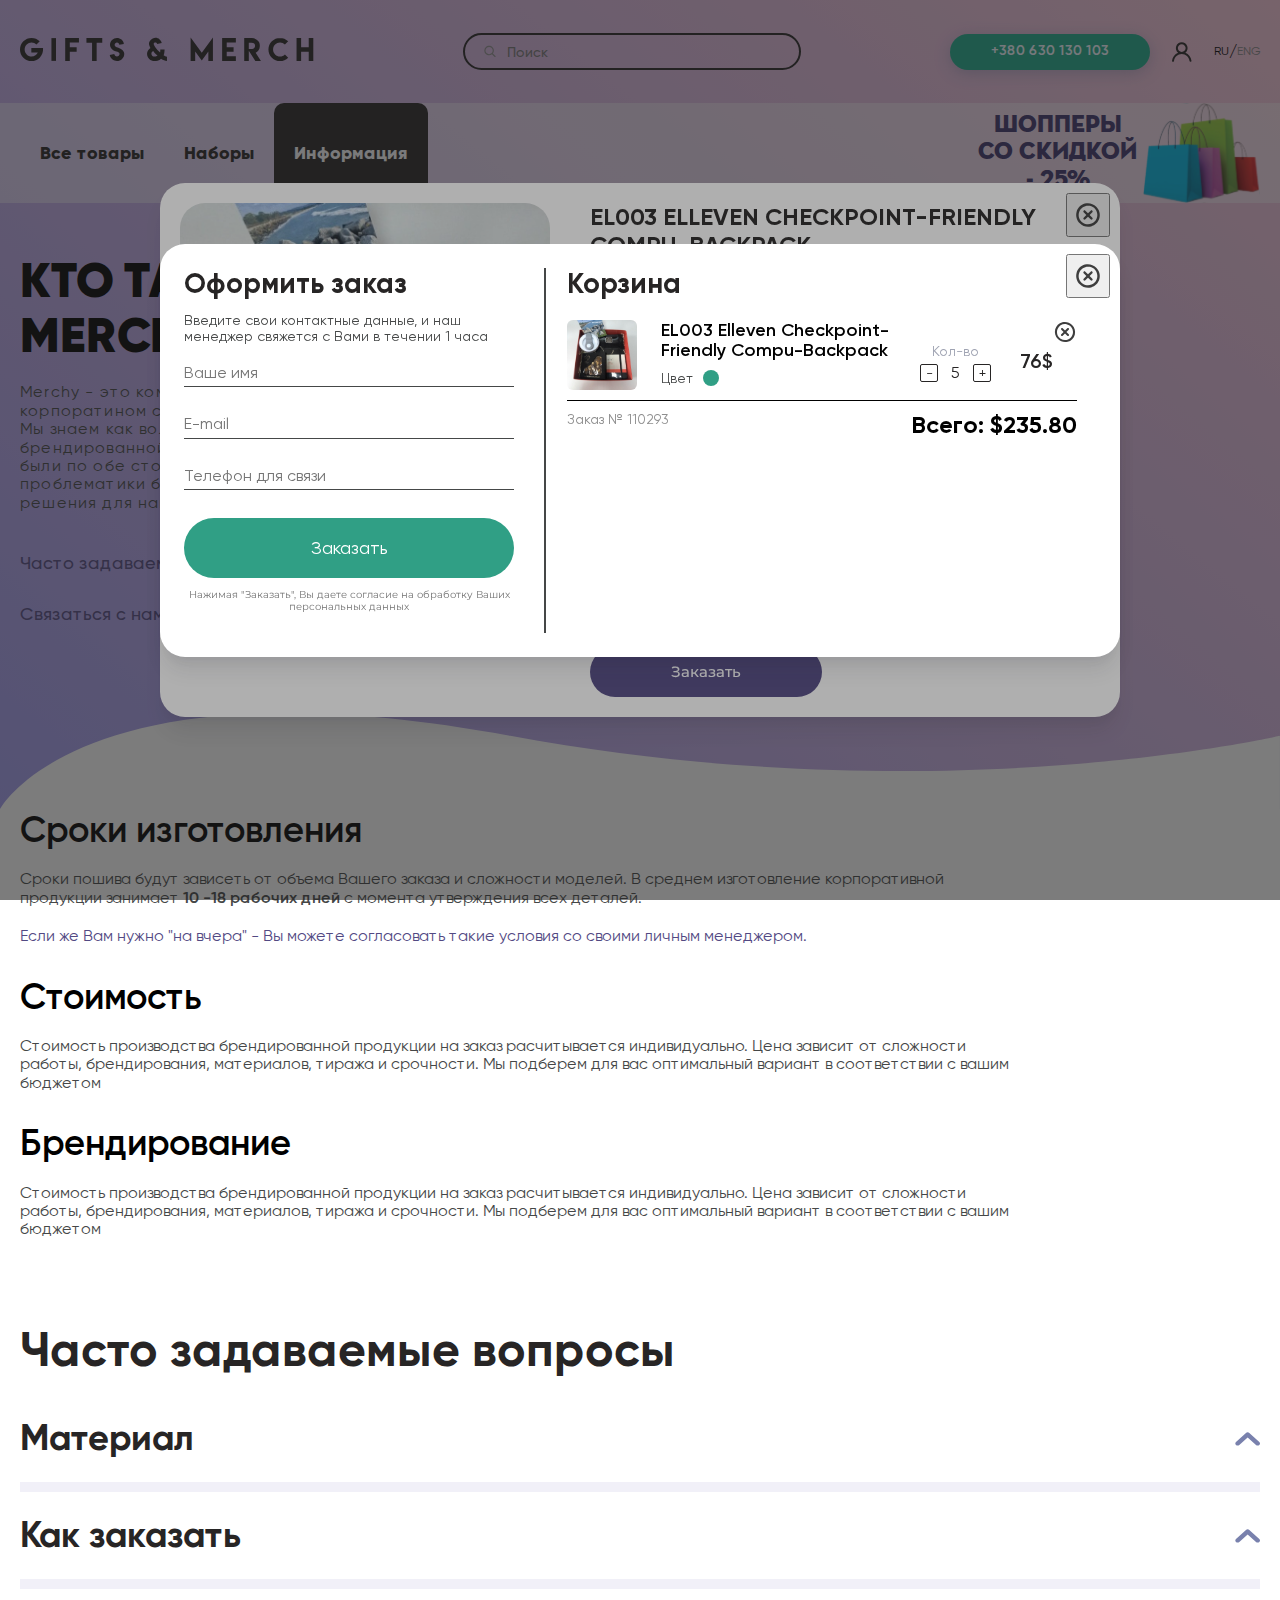
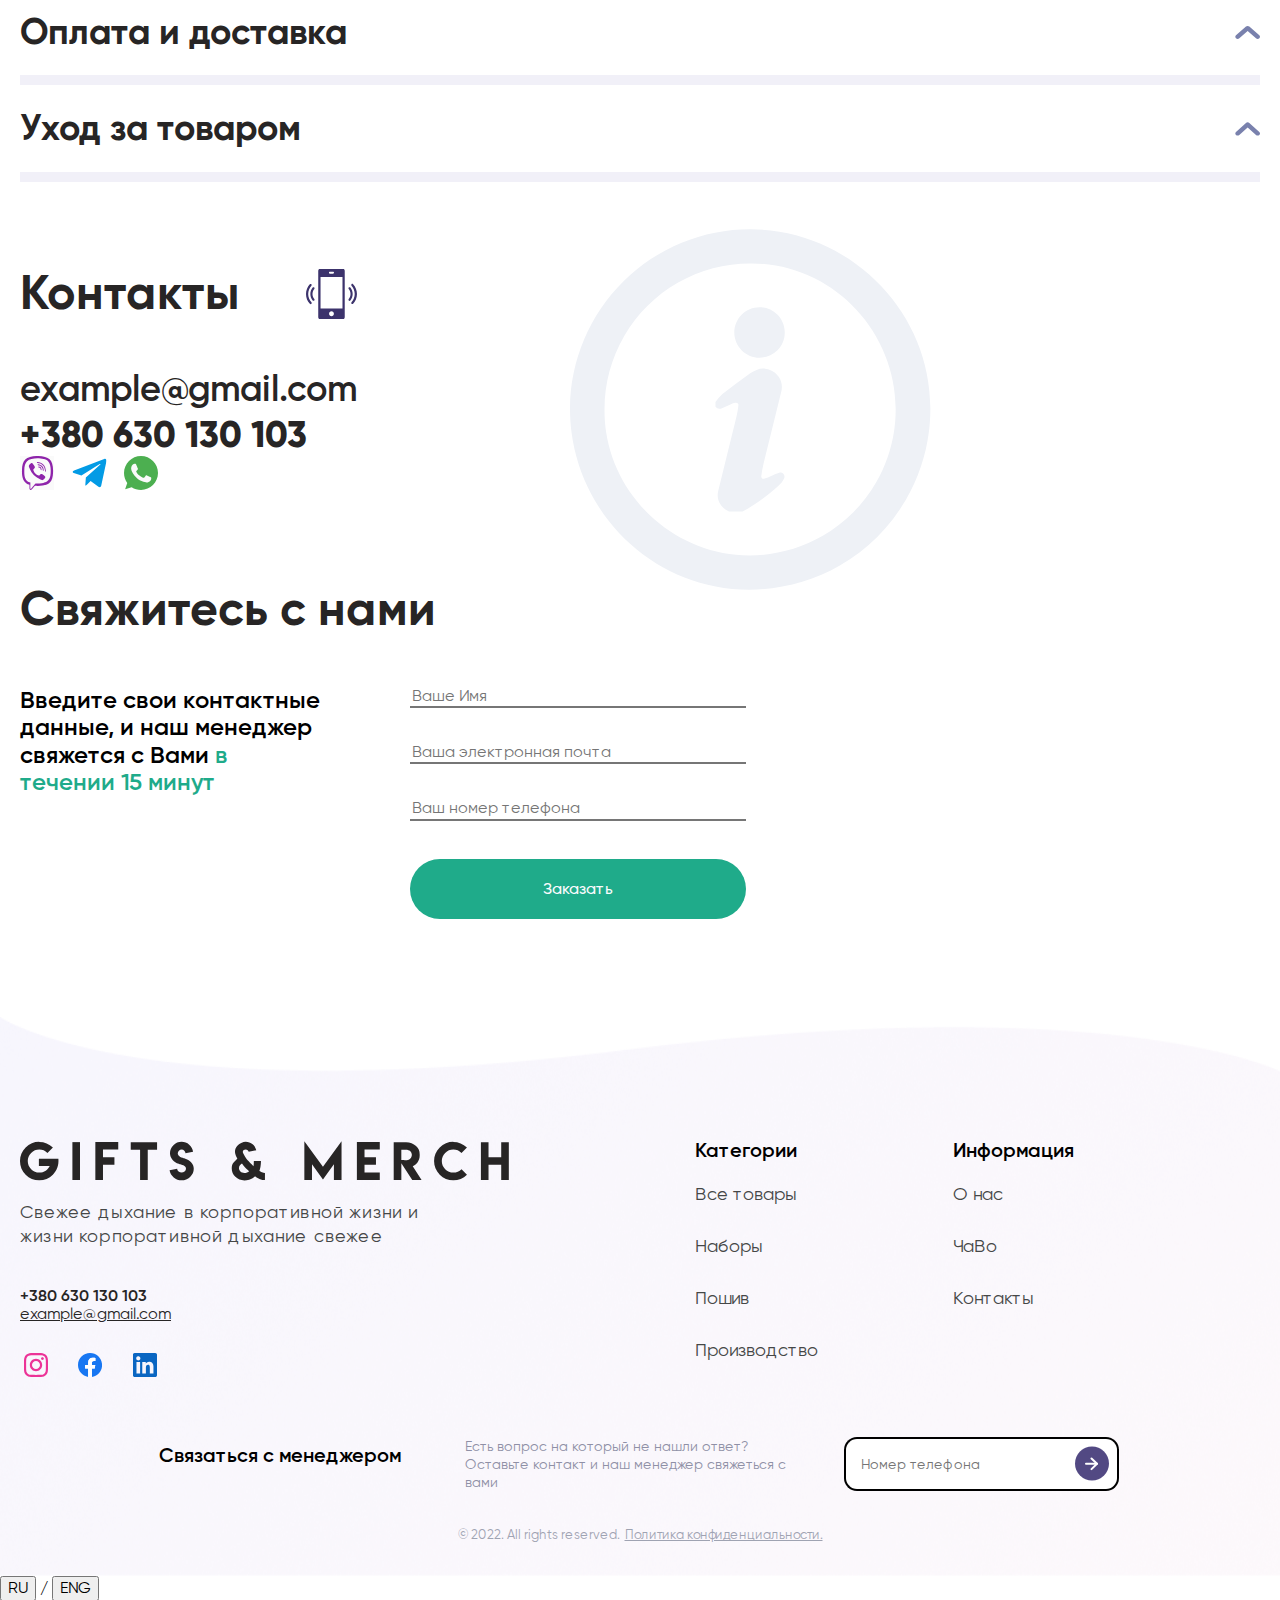
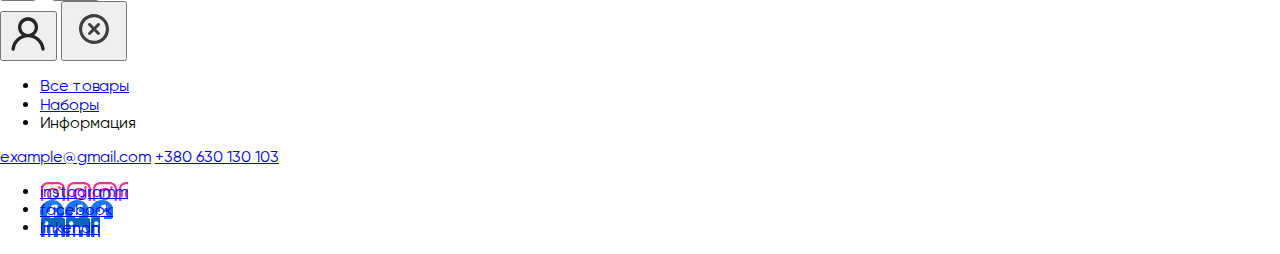
==== information.html @ 7d8a8657 "end project and modal" ====
<!DOCTYPE html>
<html lang="ru">
<head>
  <meta charset="UTF-8">
  <meta name="viewport" content="width=device-width, initial-scale=1.0">
  <title>Gifts & Merch</title>
  <link rel="stylesheet" href="./css/vendor/normalize.css">
  <link rel="stylesheet" href="./css/fonts.css">
  <link rel="stylesheet" href="./css/main.css">
</head>
<body>

  <header class="main-header main-header--min-height">

    <div class="main-header__menu menu main-container">

      <a class="menu__logo" href="index.html">
        <picture>
          <source srcset="./images/logo/logo1000px.svg" media="(max-width:1500px)">
          <img src="./images/logo/logo.svg" alt="логотип нашего магазина">
        </picture>
      </a>

      <input class="menu__search-bar" type="text" placeholder="Поиск">

      <a class="menu__phone-number" href="tel:+380630130103">+380 630 130 103</a>

      <button class="menu__btn menu__btn--profile" type="button">
        <img src="./images/icons/user.svg" alt="иконка входа в личный кабинет">
      </button>

      <div class="menu__lang">
        <button class="menu__btn menu__btn--active" type="button">RU</button>
        <span>/</span>
        <button class="menu__btn" type="button">ENG</button>
      </div>

      <button class="menu__burger" id="open-burger" type="button"></button>

    </div>


    <div class="main-header__string  string">

      <div class="string__content main-container ">

        <nav class="main-header__nav ">
          <ul class="main-header__nav-list nav-list">
            <li><a class="nav-list__link" href="index.html">Все товары</a></li>
            <li><a class="nav-list__link" href="sets.html">Наборы</a></li>
            <li><a class="nav-list__link">Информация</a></li>
          </ul>
        </nav>

        <p class="main-header__sale">шопперы со скидкой - 25%</p>

      </div>

    </div>

    <div class="main-container intro">

      <nav class="intro__breadcrumbs breadcrumbs">

        <ul class="breadcrumbs__list">
          <li class="breadcrumbs__link"><a href="./index.html">Главная</a></li>
          <li class="breadcrumbs__link breadcrumbs__link--active"><a>Информация</a></li>
        </ul>

      </nav>

      <section class="intro__section intro__section--width">

        <h1 class="intro__title">Кто такие gifst & merch?</h1>
        <p class="intro__sub-title">Merchy - это команда гуру творчества, со своей экспертностью в корпоратином сегменте.<br>
          Мы знаем как волнителен, чаще стрессовый бывает заказ брендированной продукции и корпоративных подарков, потому, что были по обе стороны заказа. Это нам позволило изучить проблематики бизнесов и представить лучшие и современые решения для наших клиентов
        </p>


        <ul class="intro__list fw600">
          <li class="intro__item"><a href="#" class="intro__createbox intro__createbox--no-margin">Часто задаваемые вопросы</a></li>
          <li class="intro__item"><a href="#" class="intro__createbox intro__createbox--no-margin">Контакты</a></li>
          <li class="intro__item"><a href="#" class="intro__createbox intro__createbox--no-margin">Связаться с нами</a></li>
        </ul>

      </section>

    </div>

    <img class="intro-content__image1 intro-content__image1--info" src="/images/main_img/3mens-info.svg" alt="">
    <img src="/images/backgrounds/wave.svg" alt="" class="intro__wave">

  </header>

  <main class="main">

    <ul class=" main-container main__advantages advantages advantages--collumn">

      <li class="advantages__section advantages__section--max-width">
        <h2 class="advantages__title">Сроки изготовления</h2>
        <p class="advantages__text">Сроки пошива будут зависеть от объема Вашего заказа и сложности моделей. В среднем изготовление корпоративной продукции занимает <b>10 -18 рабочих дней</b> с момента утверждения всех деталей.</p>
        <p class="advantages__text advantages__text--purple">Если же Вам нужно "на вчера" - Вы можете согласовать такие условия со своими личным менеджером.</p>

      </li>

      <li class="advantages__section advantages__section--max-width">
        <h2 class="advantages__title">Стоимость</h2>
        <p class="advantages__text">Стоимость производства брендированной продукции на заказ расчитывается индивидуально. Цена зависит от сложности работы, брендирования, материалов, тиража и срочности. Мы подберем для вас оптимальный вариант в соответствии с вашим бюджетом</p>
      </li>

      <li class="advantages__section advantages__section--max-width">
        <h2 class="advantages__title">Брендирование</h2>
        <p class="advantages__text">Стоимость производства брендированной продукции на заказ расчитывается индивидуально. Цена зависит от сложности работы, брендирования, материалов, тиража и срочности. Мы подберем для вас оптимальный вариант в соответствии с вашим бюджетом</p>
      </li>

    </ul>


    <div class="main-container main__questions questions">
      <h2 class="questions__title">Часто задаваемые вопросы</h2>
      <ul class="questions__list">

        <li class="questions__item">

          <div class="questions__block">
            <h3 class="questions__subtitle">Материал</h3>
            <img class="questions__img" src="/images/icons/arrowtop.svg" alt="">
          </div>
          <div class="questions__content">
            <p class="questions__text">Вы можете заказать у нас пошив толстовок из любого вида материалов:</p>
            <ul class="questions__sublist">
              <li class="questions__subitem">Хлопок 100%
              </li>
              <li class="questions__subitem">Хлопок/полиэстер 85/15%
              </li>
              <li class="questions__subitem">Флис
              </li>
            </ul>
          </div>
        </li>

        <li class="questions__item">

          <div class="questions__block">
            <h3 class="questions__subtitle">Как заказать</h3>
            <img class="questions__img" src="/images/icons/arrowtop.svg" alt="">
          </div>

          <div class="questions__content">
            <p class="questions__text">
              Выбирайте из готовых моделей или отправьте нам свой дизайн для пошива.
            </p>
          </div>
        </li>

        <li class="questions__item">

          <div class="questions__block">
            <h3 class="questions__subtitle">Оплата и доставка</h3>
            <img class="questions__img" src="/images/icons/arrowtop.svg" alt="">
          </div>

          <div class="questions__content">
            <p class="questions__text">Вы можете заказать у нас пошив толстовок из любого вида материалов:
            </p>

            <ul class="questions__sublist">
              <li class="questions__subitem">Шелкография
              </li>
              <li class="questions__subitem">Вышивка
              </li>
              <li class="questions__subitem">Цифровая печать
              </li>
              <li class="questions__subitem">Флекс
              </li>
            </ul>
          </div>

        </li>

        <li class="questions__item">

          <div class="questions__block">
            <h3 class="questions__subtitle">Уход за товаром</h3>
            <img class="questions__img" src="/images/icons/arrowtop.svg" alt="">
          </div>

          <div class="questions__content">
            <ul class="questions__sublist">
              <li class="questions__subitem">Не рекомендуем использовать моющие средства и стиральные порошки с отбеливателями и хлором.
              </li>
              <li class="questions__subitem">Перед глажкой и стиркой желательно вывернуть изделие наизнанку.
              </li>
              <li class="questions__subitem">Стирка в прохладной воде не выше 30°С без включения режима сушки
              </li>

            </ul>
          </div>
        </li>

        </li>

      </ul>
    </div>

    <div class="main-container main__contacts contacts">

      <section class="contacts__section">
        <h2 class="contacts__title contacts__title--bg">Контакты</h2>

        <div class="contacts__social">

          <a class="contacts__mail" href="mailto:example@gmail.com?subject=Вопрос&body=Привет">example@gmail.com</a>

          <a class="contacts__tel" href="tel:+380630130103">+380 630 130 103</a>

          <ul class="contact__list">

            <li class="contacts__item"><a class="contacts__link" href="#"><img src="/images/icons/viber 1.svg" alt="Viber">Viber</a>
            </li>

            <li class="contacts__item">
              <a class="contacts__link" href="#"><img src="/images/icons/telegram (1) 1.svg" alt="">Telegramm</a>
            </li>

            <li class="contacts__item">
              <a class="contacts__link" href="#"><img src="/images/icons/whatsapp (1) 1.svg" alt="">Whatsapp</a>
            </li>

          </ul>

        </div>
      </section>

      <section class="contacts__section contacts__section--form">
        <h2 class="contacts__title">Свяжитесь с нами</h2>

        <form class="contacts__form" action="" method="post">

          <p class="form__text contacts__form-text">Введите свои контактные данные, и наш менеджер свяжется с Вами <span class="form__text--green">в течении 15 минут</span></p>

          <div class="form__data">

            <input class="form__input" type="text" placeholder="Ваше Имя">
            <input class="form__input" type="text" placeholder="Ваша электронная почта">
            <input class="form__input" type="text" placeholder="Ваш номер телефона">
            <button class="form__btn" type="submit">Заказать</button>

          </div>
        </form>

      </section>

      <img class="contacts__bg" src="/images/backgrounds/Groupinfo.svg" alt="">
    </div>

  </main>

  <footer class="footer">

    <div class="main-container footer__main-container">

      <div class="footer__contact">
        <div class="footer-logo">
          <picture class="footer__contact-logo">
            <source srcset="/images/logo/logo-footer320px.svg" media="(max-width:479px)">
            <source srcset="/images/logo/logo-footer768px.svg" media="(max-width:999px)">

            <img src="/images/logo/logo.svg" alt="">
          </picture>

          <p class="footer__contact-text">
            Свежее дыхание в корпоративной жизни и жизни корпоративной дыхание свежее
          </p>
        </div>

        <div class="footer__social">

          <p class="footer__social-contacts">
            <a class="footer__contact-tel" href="tel:+380630130103">+380 630 130 103</a>

            <a class="footer__contact-mail" href="mailto:example@gmail.com?subject=Вопрос&body=Привет">example@gmail.com</a>

          </p>

          <ul class="footer__contact-list">

            <li class="footer__contact-item "><a class="footer__contact-link footer__item--inst" href="#">instagramm</a>
            </li>

            <li class="footer__contact-item ">
              <a class="footer__contact-link footer__item--facebook" href="#">facebook</a>
            </li>

            <li class="footer__contact-item ">
              <a class="footer__contact-link footer__item--linkdn" href="#">linkendn</a>
            </li>

          </ul>

        </div>

      </div>


      <nav class="footer__categories">


        <h3 class="footer__title-nav">Категории</h3>

        <ul class="footer__list-nav">

          <li>
            <a class="footer__link-nav" href="index.html">Все товары</a>
          </li>

          <li>
            <a class="footer__link-nav" href="sets.html">Наборы</a>
          </li>

          <li>
            <a class="footer__link-nav">Пошив</a>
          </li>

          <li>
            <a class="footer__link-nav">Производство</a>
          </li>

        </ul>

      </nav>

      <nav class="footer__info">

        <h3 class="footer__title-nav">Информация</h3>

        <ul class="footer__list-nav">

          <li>
            <a class="footer__link-nav" href="information.html">О нас</a>
          </li>

          <li>
            <a class="footer__link-nav">ЧаВо</a>
          </li>

          <li>
            <a class="footer__link-nav">Контакты</a>
          </li>

        </ul>

      </nav>

      <section class="footer__manager">

        <h3 class="footer__title-nav">Связаться с менеджером</h3>

        <p class="footer__manager-text">Есть вопрос на который не нашли ответ? Оставьте контакт и наш менеджер свяжеться с вами</p>

        <div class="footer__manager-tel">
          <input class="footer__manager-input" type="tel" placeholder="Номер телефона">
          <button class="footer__manager-send" type="submit" value=""></button>
        </div>

      </section>

    </div>

    <div class="main-container footer__politic">
      <p class="footer__politic-text">© 2022. All rights reserved.</p>
      <a class="footer__politic-link" href="">Политика конфиденциальности.</a>
    </div>

  </footer>

  <div class="burger--headen" id="burger-modal">
    <div class="burger__block">
      <div class="burger__header">

        <div class="burger__lang">
          <button class="burger__btn burger__btn--active" type="button">RU</button>
          <span>/</span>
          <button class="burger__btn" type="button">ENG</button>
        </div>

        <button class="burger__btn burger__btn--profile" type="button">
          <img src="./images/icons/user.svg" alt="иконка входа в личный кабинет">
        </button>

        <button class="burger__btn burger__btn--close" type="button" id="close-burger">
          <img src="/images/icons/burger-close.svg" alt="">
        </button>

      </div>


      <ul class="burger__nav-list">
        <li><a class="burger__link" href="index.html">Все товары</a></li>
        <li><a class="burger__link" href="sets.html">Наборы</a></li>
        <li><a class="burger__link">Информация</a></li>
      </ul>


      <div class="burger__contacts">

        <a class="burger__contact-mail" href="mailto:example@gmail.com?subject=Вопрос&body=Привет">example@gmail.com</a>

        <a class="burger__phone-number" href="tel:+380630130103">+380 630 130 103</a>

        <ul class="burger__contact-list">

          <li class="burger__contact-item "><a class="burger__contact-link footer__item--inst" href="#">instagramm</a>
          </li>

          <li class="burger__contact-item ">
            <a class="burger__contact-link footer__item--facebook" href="#">facebook</a>
          </li>

          <li class="burger__contact-item ">
            <a class="burger__contact-link footer__item--linkdn" href="#">linkendn</a>
          </li>

        </ul>
      </div>
    </div>
  </div>

  <div class="card-modal--headen card-modal--opened" id="card-modal">

    <div class="card-modal__box">

      <button class="burger__btn card-modal__btn--close" type="button" id="close-card-modal">
        <img src="/images/icons/modal-close.svg" alt="">
      </button>


      <div class="card-modal__main-container">

        <div class="card-modal__images">
          <div class="card-modal__main-img">
            <button class="card-modal__slider --prew" type="button"><img src="/images/icons/next.png" alt=""></button>

            <button class="card-modal__slider --next" type="button"><img src="/images/icons/next.png" alt=""></button>

            <img class="card-modal__big-img" src="/images/main_img/set1.jpg" alt="">
          </div>

          <img class="card-modal__mini-img" src="/images/main_img/set2.jpg" alt="">
          <img class="card-modal__mini-img" src="/images/main_img/set3.jpg" alt="">
          <img class="card-modal__mini-img" src="/images/main_img/set4.jpg" alt="">
        </div>

        <section class="card-modal__info-section">
          <h2 class="card-modal__name">EL003 Elleven Checkpoint-Friendly Compu-Backpack</h2>
          <div class="card-modal__settings">
            <ul class="card-modal__color-list">
              <li class="card-modal__color-item"></li>
              <li class="card-modal__color-item"></li>
              <li class="card-modal__color-item"></li>
            </ul>

            <p class="card-modal__price">Цена $76.43</p>
          </div>
          <p class="card-modal__bio">Lorem ipsum dolor sit amet consectetur adipisicing elit. Iste adipisci provident non, a, quis ipsa laboriosam aliquid labore, ex aut error officiis veniam? Atque voluptas tempore laboriosam, sit voluptates voluptatem!</p>
          <h3 class="card-modal__table-name">Характеристики</h3>
          <table class="card-modal__table">
            <tbody>
              <tr class="card-modal__string">
                <th>Материал</th>
                <td>100% хлопок</td>
              </tr>
              <tr class="card-modal__string">
                <th>Нанесение</th>
                <td>вышивка, термопечать</td>
              </tr>
              <tr class="card-modal__string">
                <th>Торговая марка</th>
                <td>Bears</td>
              </tr>
              <tr class="card-modal__string">
                <th>Плотность, г/м</th>
                <td>150</td>
              </tr>
            </tbody>
          </table>

          <button class="card-modal__btn" type="button">Заказать</button>
        </section>

      </div>
    </div>
  </div>

  <div class="basket-modal--headen basket-modal--opened">

    <div class="basket-modal__box">

      <button class="burger__btn card-modal__btn--close" type="button">
        <img src="/images/icons/modal-close.svg" alt="">
      </button>

      <div class="basket-modal__content">

        <section class="basket-modal__form">
          <h2 class="basket-modal__form-name basket-modal__title">Оформить заказ</h2>
          <p class="basket-modal__form-text">Введите свои контактные данные, и наш менеджер свяжется с Вами в течении 1 часа</p>

          <form class="basket-modal__main-form">
            <input class="basket-modal__input" type="text" placeholder="Ваше имя">
            <input class="basket-modal__input" type="email" placeholder="E-mail">
            <input class="basket-modal__input" type="tel" placeholder="Телефон для связи">
            <button class="basket-modal__btn" type="button">Заказать</button>
            <p class="basket-modal__politic">Нажимая "Заказать", Вы даете согласие на обработку Ваших персональных данных</p>
          </form>
        </section>

        <section class="basket-modal__basket">
          <h2 class="basket-modal__basket-name basket-modal__title">Корзина</h2>
          <ul class="basket-modal__basket-list">
            <li class="basket-modal__basket-ellement basket-ellement">
              <img class="basket-ellement__main-img" src="/images/main_img/set1.jpg" alt="">
              <div class="basket-ellement__name-block">
                <p class="basket-ellement__name">EL003 Elleven Checkpoint-Friendly Compu-Backpack</p>
                <div class="basket-ellement__colors">
                  <p class="basket-ellement__color">Цвет</p>
                  <p class="basket-ellement__color-circle">green</p>
                </div>
              </div>
              <div class="basket-ellement__quantity">
                <p class="basket-ellement__text">Кол-во</p>
                <button class="basket-ellement__button-quntity">-</button>
                <span class="basket-ellement__show-quntity">5</span>
                <button class="basket-ellement__button-quntity">+</button>
              </div>
              <p class="basket-ellement__price">76$</p>
              <button class="basket-ellement__close" type="button"><img src="/images/icons/modal-close.svg" alt=""></button>
            </li>
          </ul>

          <div class="basket-modal__result">
            <p class="basket-modal__number">Заказ № 110293</p>
            <p class="basket-modal__total-price">Всего: $235.80</p>
          </div>

        </section>



      </div>

    </div>
  </div>

  <script src="/js/script.js"></script>
</body>
</html>
---- css/fonts.css ----
@font-face {
  font-family: Gilroy;
  font-style: normal;
  font-weight: 800;
  src: url('../fonts/gilroy/Gilroy-ExtraBold.eot');
  src:
    local('Gilroy ExtraBold'),
    local('Gilroy-ExtraBold'),
    url('../fonts/gilroy/Gilroy-ExtraBold.eot?#iefix') format('embedded-opentype'),
    url('../fonts/gilroy/Gilroy-ExtraBold.woff') format('woff'),
    url('../fonts/gilroy/Gilroy-ExtraBold.ttf') format('truetype');
}

@font-face {
  font-family: Gilroy;
  font-style: normal;
  font-weight: 900;
  src: url('../fonts/gilroy/Gilroy-Heavy.eot');
  src:
    local('Gilroy Heavy'),
    local('Gilroy-Heavy'),
    url('../fonts/gilroy/') format('embedded-opentype'),
    url('../fonts/gilroy/Gilroy-Heavy.woff') format('woff'),
    url('../fonts/gilroy/Gilroy-Heavy.ttf') format('truetype');
}

@font-face {
  font-family: Gilroy;
  font-style: italic;
  font-weight: 300;
  src: url('../fonts/gilroy/Gilroy-LightItalic.eot');
  src:
    local('Gilroy Light Italic'),
    local('Gilroy-LightItalic'),
    url('../fonts/gilroy/Gilroy-LightItalic.eot?#iefix') format('embedded-opentype'),
    url('../fonts/gilroy/Gilroy-LightItalic.woff') format('woff'),
    url('../fonts/gilroy/Gilroy-LightItalic.ttf') format('truetype');
}

@font-face {
  font-family: Gilroy;
  font-style: italic;
  font-weight: 100;
  src: url('../fonts/gilroy/Gilroy-ThinItalic.eot');
  src:
    local('Gilroy Thin Italic'),
    local('Gilroy-ThinItalic'),
    url('../fonts/gilroy/Gilroy-ThinItalic.eot?#iefix') format('embedded-opentype'),
    url('../fonts/gilroy/Gilroy-ThinItalic.woff') format('woff'),
    url('../fonts/gilroy/Gilroy-ThinItalic.ttf') format('truetype');
}

@font-face {
  font-family: Gilroy;
  font-style: italic;
  font-weight: 900;
  src: url('../fonts/gilroy/Gilroy-BlackItalic.eot');
  src:
    local('Gilroy Black Italic'),
    local('Gilroy-BlackItalic'),
    url('../fonts/gilroy/Gilroy-BlackItalic.eot?#iefix') format('embedded-opentype'),
    url('../fonts/gilroy/Gilroy-BlackItalic.woff') format('woff'),
    url('../fonts/gilroy/Gilroy-BlackItalic.ttf') format('truetype');
}

@font-face {
  font-family: Gilroy;
  font-style: italic;
  font-weight: bold;
  src: url('../fonts/gilroy/Gilroy-BoldItalic.eot');
  src:
    local('Gilroy Bold Italic'),
    local('Gilroy-BoldItalic'),
    url('../fonts/gilroy/Gilroy-BoldItalic.eot?#iefix') format('embedded-opentype'),
    url('../fonts/gilroy/Gilroy-BoldItalic.woff') format('woff'),
    url('../fonts/gilroy/Gilroy-BoldItalic.ttf') format('truetype');
}

@font-face {
  font-family: Gilroy;
  font-style: normal;
  font-weight: 600;
  src: url('../fonts/gilroy/Gilroy-SemiBold.eot');
  src:
    local('Gilroy SemiBold'),
    local('Gilroy-SemiBold'),
    url('../fonts/gilroy/Gilroy-SemiBold.eot?#iefix') format('embedded-opentype'),
    url('../fonts/gilroy/Gilroy-SemiBold.woff') format('woff'),
    url('../fonts/gilroy/Gilroy-SemiBold.ttf') format('truetype');
}

@font-face {
  font-family: Gilroy;
  font-style: italic;
  font-weight: 200;
  src: url('../fonts/gilroy/Gilroy-UltraLightItalic.eot');
  src:
    local('Gilroy UltraLight Italic'),
    local('Gilroy-UltraLightItalic'),
    url('../fonts/gilroy/Gilroy-UltraLightItalic.eot?#iefix') format('embedded-opentype'),
    url('../fonts/gilroy/Gilroy-UltraLightItalic.woff') format('woff'),
    url('../fonts/gilroy/Gilroy-UltraLightItalic.ttf') format('truetype');
}

@font-face {
  font-family: Gilroy;
  font-style: italic;
  font-weight: 600;
  src: url('../fonts/gilroy/Gilroy-SemiBoldItalic.eot');
  src:
    local('Gilroy SemiBold Italic'),
    local('Gilroy-SemiBoldItalic'),
    url('../fonts/gilroy/Gilroy-SemiBoldItalic.eot?#iefix') format('embedded-opentype'),
    url('../fonts/gilroy/Gilroy-SemiBoldItalic.woff') format('woff'),
    url('../fonts/gilroy/Gilroy-SemiBoldItalic.ttf') format('truetype');
}

@font-face {
  font-family: Gilroy;
  font-style: normal;
  font-weight: 300;
  src: url('../fonts/gilroy/Gilroy-Light.eot');
  src:
    local('Gilroy Light'),
    local('Gilroy-Light'),
    url('../fonts/gilroy/Gilroy-Light.eot?#iefix') format('embedded-opentype'),
    url('../fonts/gilroy/Gilroy-Light.woff') format('woff'),
    url('../fonts/gilroy/Gilroy-Light.ttf') format('truetype');
}

@font-face {
  font-family: Gilroy;
  font-style: italic;
  font-weight: 500;
  src: url('../fonts/gilroy/Gilroy-MediumItalic.eot');
  src:
    local('Gilroy Medium Italic'),
    local('Gilroy-MediumItalic'),
    url('../fonts/gilroy/Gilroy-MediumItalic.eot?#iefix') format('embedded-opentype'),
    url('../fonts/gilroy/Gilroy-MediumItalic.woff') format('woff'),
    url('../fonts/gilroy/Gilroy-MediumItalic.ttf') format('truetype');
}

@font-face {
  font-family: Gilroy;
  font-style: italic;
  font-weight: 800;
  src: url('../fonts/gilroy/Gilroy-ExtraBoldItalic.eot');
  src:
    local('Gilroy ExtraBold Italic'),
    local('Gilroy-ExtraBoldItalic'),
    url('../fonts/gilroy/Gilroy-ExtraBoldItalic.eot?#iefix') format('embedded-opentype'),
    url('../fonts/gilroy/Gilroy-ExtraBoldItalic.woff') format('woff'),
    url('../fonts/gilroy/Gilroy-ExtraBoldItalic.ttf') format('truetype');
}

@font-face {
  font-family: Gilroy;
  font-style: normal;
  font-weight: normal;
  src: url('../fonts/gilroy/Gilroy-Regular.eot');
  src:
    local('Gilroy Regular'),
    local('Gilroy-Regular'),
    url('../fonts/gilroy/Gilroy-Regular.eot?#iefix') format('embedded-opentype'),
    url('../fonts/gilroy/Gilroy-Regular.woff') format('woff'),
    url('../fonts/gilroy/Gilroy-Regular.ttf') format('truetype');
}

@font-face {
  font-family: Gilroy;
  font-style: italic;
  font-weight: 900;
  src: url('../fonts/gilroy/Gilroy-HeavyItalic.eot');
  src:
    local('Gilroy Heavy Italic'),
    local('Gilroy-HeavyItalic'),
    url('../fonts/gilroy/Gilroy-HeavyItalic.eot?#iefix') format('embedded-opentype'),
    url('../fonts/gilroy/Gilroy-HeavyItalic.woff') format('woff'),
    url('../fonts/gilroy/Gilroy-HeavyItalic.ttf') format('truetype');
}

@font-face {
  font-family: Gilroy;
  font-style: normal;
  font-weight: 500;
  src: url('../fonts/gilroy/Gilroy-Medium.eot');
  src:
    local('Gilroy Medium'),
    local('Gilroy-Medium'),
    url('../fonts/gilroy/Gilroy-Medium.eot?#iefix') format('embedded-opentype'),
    url('../fonts/gilroy/Gilroy-Medium.woff') format('woff'),
    url('../fonts/gilroy/Gilroy-Medium.ttf') format('truetype');
}

@font-face {
  font-family: Gilroy;
  font-style: italic;
  font-weight: normal;
  src: url('../fonts/gilroy/Gilroy-RegularItalic.eot');
  src:
    local('Gilroy Regular Italic'),
    local('Gilroy-RegularItalic'),
    url('../fonts/gilroy/Gilroy-RegularItalic.eot?#iefix') format('embedded-opentype'),
    url('../fonts/gilroy/Gilroy-RegularItalic.woff') format('woff'),
    url('../fonts/gilroy/Gilroy-RegularItalic.ttf') format('truetype');
}

@font-face {
  font-family: Gilroy;
  font-style: normal;
  font-weight: 200;
  src: url('../fonts/gilroy/Gilroy-UltraLight.eot');
  src:
    local('Gilroy UltraLight'),
    local('Gilroy-UltraLight'),
    url('../fonts/gilroy/Gilroy-UltraLight.eot?#iefix') format('embedded-opentype'),
    url('../fonts/gilroy/Gilroy-UltraLight.woff') format('woff'),
    url('../fonts/gilroy/Gilroy-UltraLight.ttf') format('truetype');
}

@font-face {
  font-family: Gilroy;
  font-style: normal;
  font-weight: bold;
  src: url('../fonts/gilroy/Gilroy-Bold.eot');
  src:
    local('Gilroy Bold'),
    local('Gilroy-Bold'),
    url('../fonts/gilroy/Gilroy-Bold.eot?#iefix') format('embedded-opentype'),
    url('../fonts/gilroy/Gilroy-Bold.woff') format('woff'),
    url('../fonts/gilroy/Gilroy-Bold.ttf') format('truetype');
}

@font-face {
  font-family: Gilroy;
  font-style: normal;
  font-weight: 100;
  src: url('../fonts/gilroy/Gilroy-Thin.eot');
  src:
    local('Gilroy Thin'),
    local('Gilroy-Thin'),
    url('../fonts/gilroy/Gilroy-Thin.eot?#iefix') format('embedded-opentype'),
    url('../fonts/gilroy/Gilroy-Thin.woff') format('woff'),
    url('../fonts/gilroy/Gilroy-Thin.ttf') format('truetype');
}

@font-face {
  font-family: Gilroy;
  font-style: normal;
  font-weight: 900;
  src: url('../fonts/gilroy/Gilroy-Black.eot');
  src:
    local('Gilroy Black'),
    local('Gilroy-Black'),
    url('../fonts/gilroy/Gilroy-Black.eot?#iefix') format('embedded-opentype'),
    url('../fonts/gilroy/Gilroy-Black.woff') format('woff'),
    url('../fonts/gilroy/Gilroy-Black.ttf') format('truetype');
}

/* montserrat-regular - cyrillic_latin */
@font-face {
  font-display: swap; /* Check https://developer.mozilla.org/en-US/docs/Web/CSS/@font-face/font-display for other options. */
  font-family: Montserrat;
  font-style: normal;
  font-weight: 400;
  src:
    url('../fonts/montserrat/montserrat-v26-cyrillic_latin-regular.woff2') format('woff2'),
    /* Chrome 36+, Opera 23+, Firefox 39+, Safari 12+, iOS 10+ */
      url('../fonts/montserrat/montserrat-v26-cyrillic_latin-regular.ttf') format('truetype'); /* Chrome 4+, Firefox 3.5+, IE 9+, Safari 3.1+, iOS 4.2+, Android Browser 2.2+ */
}

/* montserrat-500 - cyrillic_latin */
@font-face {
  font-display: swap; /* Check https://developer.mozilla.org/en-US/docs/Web/CSS/@font-face/font-display for other options. */
  font-family: Montserrat;
  font-style: normal;
  font-weight: 500;
  src:
    url('../fonts/montserrat/montserrat-v26-cyrillic_latin-500.woff2') format('woff2'),
    /* Chrome 36+, Opera 23+, Firefox 39+, Safari 12+, iOS 10+ */
      url('../fonts/montserrat/montserrat-v26-cyrillic_latin-500.ttf') format('truetype'); /* Chrome 4+, Firefox 3.5+, IE 9+, Safari 3.1+, iOS 4.2+, Android Browser 2.2+ */
}

@font-face {
  font-family: 'Neutraface Display';
  font-style: normal;
  font-weight: 900;
  src:
    local('Neutraface Display Titling'),
    local('Neutraface-Display-Titling'),
    url('../fonts/NeutrafaceDisplayTitling/NeutrafaceDisplayTitling.woff') format('woff');
}
---- css/main.css ----
*,
::before,
::after {
  box-sizing: border-box;
}

body {
  font-family: Gilroy, sans-serif;
}

b {
  font-weight: 600;
}

.main-container {
  max-width: 1664px;
  margin: 0 auto;
  padding: 0 32px;
}

.main-header {
  position: relative;
  min-height: 851px;
  overflow-x: hidden;
  background-image: linear-gradient(39deg, #9796f0 -10.38%, #fbc7d4 107.56%);
}

.main-header--higher {
  min-height: 951px;
}

/* стили меню строки  хедера с логотипом и поисковиком main-header__menu */

.menu {
  z-index: 100;
  display: flex;
  align-items: center;
  min-height: 146px;
}

.menu__search-bar {
  width: 490px;
  height: 60px;
  margin-right: auto;
  margin-left: auto;
  padding-left: 69px;
  font-size: 16px;
  font-weight: 500;
  background-color: rgba(28 28 28 / 0);
  background-image: url('../images/icons/search.svg');
  background-position: 28px;
  background-repeat: no-repeat;
  border: 4px solid #272525;
  border-radius: 90px;
}

.menu__phone-number {
  display: flex;
  align-items: center;
  justify-content: center;
  width: 260px;
  height: 60px;
  font-size: 18px;
  font-weight: 600;
  text-decoration: none;
  color: aliceblue;
  background: #1fab8a;
  border-radius: 90px;
  box-shadow: 0 3.609px 15.037px 0 rgb(121 129 173 / 0.45);
}

.menu__btn {
  padding: 0;
  font-size: 18px;
  color: grey;
  cursor: not-allowed;
  background-color: rgb(28 28 28 / 0);
  border: none;
}

.menu__btn--profile {
  width: 40px;
  height: 40px;
  margin-right: 40px;
  margin-left: 40px;
}

.menu__lang {
  display: flex;
}

.menu__btn--active {
  font-weight: 600;
  color: rgb(0 0 0);
}

.menu__burger {
  display: none;
  width: 34px;
  height: 34px;
  cursor: pointer;
  background-color: rgb(28 28 28 / 0);
  background-image: url('/images/icons/barsburger.svg');
  background-repeat: no-repeat;
  border: none;
}

/* стили навигации по разделам main-header__nav */

.main-header__string {
  background-color: rgb(250 251 253 / 0.44);
}

.string__content {
  display: flex;
  justify-content: space-between;
}

.main-header__nav {
  display: flex;
}

.active-menu {
  height: 136px;
}

.nav-list {
  display: flex;
  list-style: none;
}

.main-header__nav-list {
  margin: 0;
  padding: 0;
}

.nav-list__link {
  display: flex;
  align-items: center;
  height: 100%;
  padding-right: 40px;
  padding-left: 40px;
  font-size: 18px;
  font-weight: 800;
  text-decoration: none;
  color: #272525;
}

.nav-list__link:not([href]) {
  position: relative;
  color: #fafbfd;
  background-color: #272525;
  border-radius: 10px;
}

.nav-list__link:not([href])::after {
  content: '';
  position: absolute;
  bottom: -18px;
  left: 0;
  display: block;
  width: 100%;
  height: 7px;
  background-color: #000;
  border-radius: 10px;
}

.main-header__sale {
  display: flex;
  align-items: center;
  height: 100px;
  margin: 0;
  padding-right: 120px;
  font-family: 'Neutraface Display', sans-serif;
  font-size: 38px;
  color: #3c336c;
  background-image: url('/images/icons/shopping-bags1500px.svg');
  background-position: right;
  background-repeat: no-repeat;
  background-size: 117.4px 100px;
}

/* стили контентной секции хедера */

.intro {
  position: relative;
  z-index: 3;
  display: flex;
  flex-direction: column;
}

.breadcrumbs__list {
  display: flex;
  margin-top: 17px;
  margin-bottom: 0;
  padding-top: 34px;
  padding-left: 0;
  list-style: none;
}

.breadcrumbs__link,
.breadcrumbs__link a {
  margin-right: 5px;
  font-size: 14px;
  text-decoration: none;
  color: #5c5b5f;
}

.breadcrumbs__link:not(:last-child)::after {
  content: '/';
}

.breadcrumbs__link--active a {
  color: #3c336c;
}

.intro__section {
  max-width: 635px;
}

.intro__title {
  margin: 0;
  margin-top: 20px;
  font-size: 48px;
  font-weight: 900;
  text-transform: uppercase;
}

.intro__title--big-margin {
  margin-top: 76px;
}

.intro__sub-title {
  margin: 0;
  margin-top: 20px;
  padding: 0;
  font-size: 18px;
  letter-spacing: 1.17px;
  color: #454747;
}

.intro__preferences-list {
  display: flex;
  justify-content: space-between;
  max-width: 638px;
  margin: 0;
  margin-top: 58px;
  padding: 0;
  list-style: none;
}

.intro__preferences-item {
  display: flex;
  flex-direction: column;
  align-items: center;
  max-width: 300px;
}

.intro__preferences-img {
  position: relative;
  display: flex;
  align-items: center;
  justify-content: center;
  width: 109px;
  height: 109px;
  background-color: #eaceff;
  border-radius: 100%;
}

.intro__preferences-img::before {
  content: '';
  position: absolute;
  top: -10px;
  left: -16px;
  width: calc(100% + 30px);
  height: calc(100% + 30px);
  background-image: url('/images/backgrounds/circle.svg');
  background-repeat: no-repeat;
  background-size: 100%;
}

.intro__preferences-text {
  max-width: 230px;
  min-height: 60px;
  margin: 0;
  margin-top: 9px;
  font-size: 21.845px;
  font-weight: 600;
  text-align: center;
}

.intro__preferences-text b {
  font-weight: 800;
}

.intro__btn-donebox {
  margin-top: 42px;
  padding: 18px 40px;
  font-family: Montserrat, sans-serif;
  font-size: 17px;
  font-weight: 500;
  color: #fafbfd;
  cursor: pointer;
  background-color: #3c336c;
  border: none;
  border-radius: 60px;
}

.intro__createbox {
  margin-left: 40px;
  font-size: 18px;
  font-weight: 500;
  text-decoration: none;
  color: #524983;
}

.intro-content__image1 {
  position: absolute;
  right: 230px;
  bottom: 0;
}

.intro-content__image1--right {
  right: 32px;
  width: 900px;
}

.intro-content__image2 {
  position: absolute;
  right: -39px;
  bottom: 0;
}

.intro__wave {
  position: absolute;
  bottom: 0;
  width: 100%;
  transform: scaleX(-1);
}

.intro__section--width {
  width: 747px;
  max-width: none;
}

.intro__list {
  display: flex;
  margin: 0;
  margin-top: 76px;
  padding: 0;
  list-style: none;
}

.intro__item:not(:last-child) {
  margin-right: 40px;
}

.intro__createbox--no-margin {
  margin: 0;
}

.intro-content__image1--info {
  right: -140px;
}

.side-cart {
  display: none;
  justify-content: end;
  width: 100%;
}

.side-cart.active {
  display: flex;
}

.side-cart__container {
  position: fixed;
  top: 80px;
  z-index: 1;
  margin-right: 15px;
}

.side-cart__btn {
  position: relative;
  width: 70px;
  height: 70px;
  padding: 0;
  cursor: pointer;
  border: none;
  border-radius: 50%;
}

.side-cart__btn::before {
  content: '';
  position: absolute;
  top: 50%;
  left: 50%;
  z-index: -1;
  width: 70px;
  height: 70px;
  background-color: #1fab8a;
  border-radius: 50%;
  opacity: 0.36;
  transform: translate(-50%, -50%);
  transition: 0.5s ease;
}

.side-cart__btn:hover::before {
  transform: translate(-50%, -50%) scale(1.43);
}

.side-cart__bg {
  display: block;
  width: 100%;
  height: 100%;
  background: #1fab8a url('../img/icons/side-cart.svg') no-repeat center;
  border-radius: 50%;
}

.side-cart__count {
  position: absolute;
  top: 0;
  right: 5px;
  min-width: 19px;
  min-height: 19px;
  padding: 0 5px;
  font-size: 13px;
  line-height: 19px;
  font-weight: 500;
  color: #272525;
  background-color: #fff;
  border-radius: 50%;
}

.side-cart__sum {
  position: absolute;
  display: flex;
  justify-content: center;
  width: 100%;
  margin-top: 12px;
  font-size: 17px;
  line-height: 17px;
  font-weight: 500;
  text-shadow:
    #fff9 1px 1px 1px,
    #fff9 -1px -1px 1px,
    #ffff 0 0 2px,
    #ffff 0 0 2px;
}

/* стили main-части страницы */

/* стили карточек товаров */
.cards--index {
  position: relative;
}

.cards__subtitle {
  margin-top: 0;
  margin-bottom: 0;
  font-size: 48px;
}

.cards__subtitle--star {
  max-width: 497px;
  background-image: url('/images/icons/star_desctop_index.svg');
  background-position: top right;
  background-repeat: no-repeat;
}

.cards__text {
  margin-top: 0;
}

.cards__link {
  position: absolute;
  top: 27px;
  right: 32px;
}

.popular {
  display: grid;
  width: 100%;
  margin: 0;
  margin-top: 30px;
  padding: 0;
  font-size: 0;
  list-style: none;
  grid-template-rows: calc(60% - 7.5px) calc(40% - 7.5px);
  grid-template-columns: calc(70% - 10px) calc(15% - 10px) calc(15% - 10px);
  gap: 15px;
}

.popular__item {
  border-radius: 15px;
  box-shadow:
    0 8.028px 8.028px -4.014px rgb(26 32 44 / 0.04),
    0 16.057px 22px -8px rgb(82 73 131 / 0.1);
}

.popular__item:nth-of-type(1) {
  grid-row: 1/3;
  grid-column: 1/2;
}

.popular__item:nth-of-type(2) {
  grid-row: 1/2;
  grid-column: 2/4;
}

.popular__item:nth-of-type(3) {
  grid-row: 2/3;
  grid-column: 2/3;
}

.popular__item:nth-of-type(4) {
  grid-row: 2/3;
  grid-column: 3/4;
}

.popular__img {
  width: 100%;
  height: 100%;
  border-radius: 15px;
  object-fit: cover;
}

.cards__list {
  display: flex;
  flex-wrap: wrap;
  justify-content: space-between;
  margin-top: 40px;
  padding: 0;
  list-style: none;
}

.cards__item {
  width: calc(25% - 22.5px);
  border-radius: 15px;
  box-shadow:
    0 8.028px 8.028px -4.014px rgb(26 32 44 / 0.04),
    0 16.057px 22px -8px rgb(82 73 131 / 0.1);
}

.cards__main-img {
  width: 100%;
  border-radius: 15px;
  aspect-ratio: 1;
}

.cards__info {
  padding: 13px 14px 9px 16px;
  font-size: 0;
}

.cards__name {
  margin: 0;
  font-size: 24px;
  font-weight: 600;
}

.cards__overview {
  margin: 0;
  padding-top: 12px;
  font-size: 12px;
}

.cards__color {
  display: flex;
  padding: 0;
  padding-top: 15px;
}

.cards__color li {
  margin-right: 4.5px;
}

.cards__color button {
  width: 25px;
  height: 25px;
  cursor: pointer;
  border: none;
  border-radius: 100%;
}

.violet {
  background-color: #3c336c;
}

.green {
  background-color: green;
}

.white {
  background-color: #f1f1f1;
}

.cards__purchase {
  display: flex;
  justify-content: space-between;
  padding-top: 44px;
}

.cards__price {
  margin: 0;
  font-size: 24px;
  font-weight: 600;
  color: #c4c4c4;
}

.cards__buy {
  width: 55px;
  height: 55px;
  cursor: pointer;
  background-image: url('/images/icons/shopping-basket.svg');
  background-repeat: no-repeat;
  border: none;
}

/* стили преимуществ */

.main__advantages {
  display: flex;
  justify-content: space-between;
  margin-top: 80px;
  list-style: none;
}

.advantages--collumn {
  flex-direction: column;
  margin-top: 0;
}

.advantages__section {
  width: calc(33.33% - 20px);
}

.advantages__section--max-width {
  width: 90%;
}

.advantages__section--max-width:first-child {
  margin-bottom: 0;
}

.advantages__section--max-width:not(:first-child) {
  margin-top: 30px;
}

.advantages__title {
  margin: 0;
  font-size: 36px;
  font-weight: 600;
}

.advantages__text {
  margin: 0;
  margin-top: 20px;
  color: #454747;
}

.advantages__text--purple {
  color: #524983;
}

/* стили блока с формой */

.main__form-block {
  min-height: 620px;
  margin-top: 50px;
  background-image: url('/images/backgrounds/Rectangledesctop.svg');
  background-position: center;
  background-repeat: no-repeat;
  background-size: 100%;
}

.form-block {
  position: relative;
  display: flex;
  flex-direction: column;
  justify-content: space-between;
  padding-top: 78px;
}

.form-block__contact-us {
  display: flex;
  flex-direction: column;
  max-width: 789px;
}

.form-block__title {
  margin: 0 auto;
}

.form-block__subtitle {
  margin: 0;
  margin-top: 9.7px;
  font-size: 48px;
}

.form-block__text {
  width: 592px;
  margin: 0;
  margin-top: 23px;
  font-size: 18px;
  letter-spacing: 1.17px;
  color: #454747;
}

.form {
  display: flex;
  margin-top: 36px;
}

.form__text,
.form__data {
  margin-top: 0;
  margin-right: auto;
}

.form__text {
  max-width: 300px;
  margin-bottom: 0;
  font-size: 24px;
  font-weight: 600;
}

.form__text--green {
  color: #1fab8a;
}

.form__data {
  display: flex;
  flex-direction: column;
}

.form__input {
  width: 336px;
  margin-bottom: 34px;
  background: none;
  border-top: none;
  border-right: none;
  border-left: none;
}

.form__btn {
  height: 60px;
  max-width: 336px;
  margin-top: 4px;
  font-weight: 500;
  color: #fafbfd;
  cursor: pointer;
  background: #1fab8a;
  border-style: none;
  border-radius: 60px;
}

.form-block__img {
  position: absolute;
  top: 0;
  right: 0;
  padding-top: 50px;
}

.form-block__btns {
  margin-top: 44px;
}

.form-block__btn {
  width: 280px;
  height: 60px;
  font-family: Montserrat, sans-serif;
  font-size: 16px;
  line-height: 140%;
  font-weight: 500;
  text-align: center;
  cursor: pointer;
  border: none;
  border-radius: 60px;
  gap: 10px;
}

.form-block__btn--black {
  margin-right: 30px;
  color: #fafafa;
  background-color: #272525;
}

.form-block__btn--white {
  color: #272525;
  background: #eef1f6;
  border: 1px solid #eef1f6;
}

.from-block__decor-img {
  position: absolute;
}

.from-block__bulb {
  top: 19px;
  right: 252px;
}

.from-block__rocket1 {
  top: 232px;
  right: 820px;
}

.from-block__rocket2 {
  top: 33px;
  right: 62px;
}

.from-block__spiral {
  top: 395px;
  right: 788px;
}

.main__form-block--gradient {
  min-height: 724px;
  background-image: url('/images/backgrounds/bg.svg');
  background-size: auto;
}

.form-block--no-padding {
  padding-top: 0;
}

.form-block__contact-us--margin-top {
  max-width: 100%;
  margin-top: 155px;
}

.form-block__subtitle--less-fontsize {
  max-width: 556px;
  margin-top: 0;
  font-size: 36px;
}

.form-block__subtitle--less-fontsize span {
  text-transform: uppercase;
}

.form-block__text--less-margin {
  width: auto;
  max-width: 556px;
  margin-top: 17px;
}

.form--more-margin {
  flex-direction: column;
  margin-top: 93px;
}

.form__text--width {
  max-width: 556px;
}

.form__data--inline {
  flex-direction: row;
  justify-content: space-between;
  margin-top: 27px;
  margin-right: 0;
}

.form__btn--min-width {
  min-width: 280px;
}

/* стили блока со стикерами options */

.options {
  display: flex;
  margin-top: 180px;
}

.options__img-container {
  position: relative;
  width: 47%;
  max-height: 532px;
  font-size: 0;
  background: url('/images/main_img/sweater-options-index-desctop.png') no-repeat;
  background-position: center;
  background-size: 110% 115%;
  border-radius: 15px;
  box-shadow:
    0 8.028px 8.028px -4.014px rgb(26 32 44 / 0.04),
    0 16.057px 20.071px -4.014px rgb(26 32 44 / 0.1);
}

.options__img-container::before,
.options__img-container::after {
  content: '';
  position: absolute;
  z-index: -1;
  background: #eef1f6;
  box-shadow:
    0 8.028px 8.028px -4.014px rgb(26 32 44 / 0.04),
    0 16.057px 20.071px -4.014px rgb(26 32 44 / 0.1);
}

.options__img-container::before {
  top: -96px;
  left: -78px;
  width: 285px;
  height: 285px;
  border-radius: 285px;
}

.options__img-container::after {
  right: -36px;
  bottom: -32px;
  width: 101px;
  height: 101px;
  border-radius: 101px;
}

.options__section {
  max-width: 751px;
  margin-top: 47px;
  margin-left: 39px;
}

.options__title {
  margin: 0;
  font-size: 36px;
  line-height: 130%;
  font-weight: 700;
  color: #222227;
}

.options__text {
  max-width: 576px;
  margin: 0;
  margin-top: 30px;
  font-size: 18px;
  line-height: 130%;
  letter-spacing: 1.17px;
  color: #454747;
}

.options__list {
  display: flex;
  justify-content: space-between;
  margin: 0;
  padding: 0;
  padding-top: 43px;
  font-size: 0;
  list-style: none;
}

/* стили слайдера брендов */

.brands-section {
  margin-top: 38px;
}

.brands-section__title {
  margin: 0;
  font-size: 48px;
  font-weight: 700;
  color: #222227;
}

.brands-section__block {
  display: flex;
  justify-content: space-between;
  width: 100%;
  margin-top: 78px;
}

.brands-section__btn {
  width: 40px;
  height: 40px;
  margin-top: 16px;
  cursor: pointer;
  background: url('/images/icons/next.png');
  background-repeat: no-repeat;
  background-size: 100%;
  border-style: none;
}

.brands-section__btn:first-child {
  transform: scale(-1, 1);
}

.brands-section__list {
  display: flex;
  justify-content: space-between;
  width: 100%;
  margin: 0 42px;
  padding: 0;
  list-style: none;
}

.brands-section__item {
  padding: 0;
}

/* стили вовросов */

.questions {
  min-height: 556px;
  margin-top: 107px;
  background-image: url('/images/backgrounds/Groupinfo.svg');
  background-position: top right;
  background-repeat: no-repeat;
  background-size: 556px;
}

.questions__title {
  margin: 0;
  font-size: 48px;
  line-height: 105.5%;
  color: #272525;
}

.questions__list {
  width: 853px;
  margin: 0;
  margin-top: 60px;
  padding: 0;
  list-style: none;
}

.questions__item {
  position: relative;
}

.questions__item::after {
  content: '';
  position: absolute;
  bottom: -30px;
  width: 100%;
  height: 10px;
  background: #f1f0f8;
}

.questions__item:nth-of-type(n + 2) {
  margin-top: 50px;
}

.questions__block {
  display: flex;
  justify-content: space-between;
  margin-bottom: 20px;
  cursor: pointer;
}

.questions__subtitle {
  margin: 0;
  padding: 0;
  font-size: 36px;
  line-height: 130%;
  color: #272525;
}

.questions__text,
.questions__sublist {
  margin: 0;
  font-size: 16px;
  line-height: 130%;
  color: #454747;
}

.questions__sublist {
  padding-left: 20px;
  list-style: disc;
}

.questions__content {
  display: none;
}

/* стили контакты-инфо */

.contacts {
  display: flex;
  justify-content: space-between;
  margin-top: 131px;
}

.contacts__bg {
  display: none;
}

.contacts__section {
  margin-right: auto;
}

.contacts__title {
  margin: 0;
  padding: 0;
  font-size: 48px;
  line-height: 103%;
  color: #272525;
}

.contacts__title--bg {
  padding-right: 71px;
  background-image: url('/images/icons/call.svg');
  background-position: right;
  background-repeat: no-repeat;
}

.contacts__social {
  margin-top: 51px;
}

.contacts__mail {
  display: block;
  font-size: 36px;
  line-height: 103%;
  font-weight: 600;
  text-decoration: none;
  color: #272525;
}

.contacts__tel {
  display: block;
  margin-top: 8px;
  font-size: 36px;
  font-weight: 800;
  text-decoration: none;
  color: #272525;
}

.contact__list {
  display: flex;
  margin: 0;
  padding: 0;
  list-style: none;
}

.contacts__item {
  width: 34px;
  height: 34px;
  margin-right: 18px;
}

.contacts__link {
  width: 100%;
  height: 100%;
  font-size: 0;
}

.contacts__form {
  display: flex;
  margin-top: 51px;
}

.contacts__form-text {
  margin-right: 89px;
}

/* стили футера */

.footer {
  margin-top: 137px;
  background: url('/images/backgrounds/footer-desctop.png');
  background-position: center;
  background-size: 100% 100%;
}

.footer__main-container {
  display: flex;
  padding-top: 115px;
}

.footer__contact {
  margin-top: 9px;
}

.footer__contact-text {
  width: 439px;
  margin-top: 15px;
  margin-bottom: 0;
  font-size: 18px;
  line-height: 130%;
  letter-spacing: 1.17px;
  color: #454747;
}

.footer__social {
  margin-top: 40px;
}

.footer__social-contacts {
  margin-top: 0;
  margin-bottom: 0;
}

.footer__contact-tel {
  display: block;
  font-weight: 600;
  text-decoration: none;
  color: #272525;
}

.footer__contact-mail {
  color: #272525;
  text-decoration-line: underline;
}

.footer__contact-list {
  display: flex;
  margin-top: 26px;
  margin-bottom: 0;
  padding-left: 0;
}

.footer__contact-item {
  display: flex;
  align-items: center;
  margin-right: 22px;
}

.footer__contact-link {
  width: 32px;
  height: 32px;
  font-size: 0;
  background: no-repeat center;
}

.footer__item--inst {
  background-image: url('/images/icons/Instagram-ico.svg');
}

.footer__item--facebook {
  background-image: url('/images/icons/Facebook-ico.svg');
}

.footer__item--linkdn {
  background-image: url('/images/icons/LinkedIn-ico.svg');
}

.footer__title-nav {
  margin: 0;
  font-size: 20px;
  line-height: 36px;
  font-weight: 600;
}

.footer__list-nav {
  margin: 0;
  padding-left: 0;
  font-size: 18px;
  line-height: 52px;
  list-style: none;
}

.footer__link-nav {
  text-decoration: none;
  color: #454747;
}

.footer__link-nav:not([href]) {
  cursor: not-allowed;
}

.footer__categories {
  margin-right: 135px;
  margin-left: auto;
}

.footer__info {
  margin-right: auto;
}

.footer__manager {
  width: 280px;
  min-width: 280px;
}

.footer__manager-text {
  margin-top: 0;
  margin-bottom: 0;
  font-size: 14px;
  line-height: 130%;
  font-weight: 400;
  color: #8f90a6;
}

.footer__manager-tel {
  display: flex;
  align-items: center;
  width: 100%;
  height: 54px;
  margin-top: 22.5px;
}

.footer__manager-input {
  width: calc(100% - 46px);
  height: 100%;
  padding-left: 15px;
  font-size: 14px;
  line-height: 23px;
  vertical-align: middle;
  color: #272525;
  border: #000 2px solid;
  border-right: none;
  border-radius: 13px 0 0 13px;
  outline: none;
}

.footer__manager-send {
  display: flex;
  width: 44px;
  height: 100%;
  padding: 0;
  cursor: pointer;
  background:
    url('/images/icons/icon_telsend.svg') no-repeat 10px 50%,
    url('/images/icons/Ellipse.svg') no-repeat 0 50%;
  background-color: white;
  border: #000 2px solid;
  border-left: none;
  border-radius: 0 13px 13px 0;
}

.footer__politic {
  display: flex;
  justify-content: center;
  margin-top: 43px;
  padding-bottom: 40px;
  font-size: 13px;
  color: #9fa3b2;
}

.footer__politic-text {
  margin: 0;
}

.footer__politic-link {
  margin-left: 5px;
  color: #9fa3b2;
}

/* стили модалки карточки */
.card-modal--headen {
  display: none;
}

.card-modal--opened {
  position: fixed;
  top: 0;
  z-index: 3;
  display: flex;
  align-items: center;
  justify-content: center;
  width: 100vw;
  height: 100vh;
  background: rgb(33 33 33 / 0.36);
}

.card-modal__box {
  position: relative;
  width: 1300px;
  background-color: white;
  border-radius: 25px;
  box-shadow:
    0 8.028px 8.028px -4.014px rgb(26 32 44 / 0.04),
    0 16.057px 20.071px -4.014px rgb(26 32 44 / 0.1);
}

.card-modal__btn--close {
  position: absolute;
  top: 13px;
  right: 13px;
  cursor: pointer;
}

.card-modal__main-container {
  display: flex;
  width: calc(100% - 50px);
  height: calc(100% - 50px);
  margin: 25px;
}

.card-modal__images {
  width: 500px;
  font-size: 0;
}

.card-modal__main-img {
  position: relative;
  display: flex;
  align-items: center;
  width: 100%;
  height: 575.75px;
  border-radius: 25px;
}

.card-modal__slider {
  position: absolute;
  margin: 0;
  padding: 0;
  font-size: 0;
  cursor: pointer;
  background: none;
  border: none;
}

.--prew {
  left: 0;
  margin-left: 20px;
  transform: rotate(-180deg);
}

.--next {
  right: 0;
  margin-right: 20px;
}

.card-modal__big-img {
  object-fit: cover;
  width: 100%;
  height: 100%;
  border-radius: 25px;
}

.card-modal__mini-img {
  width: 100px;
  height: 100px;
  margin-top: 11px;
  margin-right: 11px;
  border-radius: 6px;
}

.card-modal__info-section {
  width: 640px;
  margin-left: 56px;
}

.card-modal__name {
  margin: 0;
  font-size: 36px;
  font-weight: 700;
  text-transform: uppercase;
  color: #272525;
}

.card-modal__color-list {
  display: flex;
  margin: 0;
  margin-top: 20px;
  padding: 0;
  list-style: none;
}

.card-modal__color-item {
  width: 24px;
  height: 24px;
  margin-right: 4.5px;
  border-radius: 100%;
}

.card-modal__color-item:nth-of-type(1) {
  background-color: #524983;
}

.card-modal__color-item:nth-of-type(2) {
  background-color: #309f85;
}

.card-modal__color-item:nth-of-type(3) {
  background-color: #f1f1f1;
}

.card-modal__price {
  margin: 0;
  margin-top: 28px;
  font-size: 24px;
  line-height: 105.5%;
  font-weight: 600;
  color: #272525;
}

.card-modal__bio {
  margin: 0;
  margin-top: 12px;
  font-size: 16px;
  line-height: 130%;
  color: #454747;
}

.card-modal__table-name {
  width: 162px;
  margin: 0;
  margin-top: 30px;
  padding-right: 21px;
  font-size: 18px;
  line-height: 105.5%;
  color: #272525;
  cursor: pointer;
  background-image: url('/images/icons/arrowtop.svg');
  background-position: right;
  background-repeat: no-repeat;
  background-size: 10%;
}

.card-modal__table {
  width: 100%;
  border-collapse: collapse;
}

.card-modal__string {
  height: 41px;
}

.card-modal__string th {
  width: 182px;
  margin: 0;
  padding: 0;
  font-size: 16px;
  font-style: normal;
  line-height: 105.5%;
  font-weight: 400;
  text-align: left;
  color: #272525;
  border-bottom: 1px solid #524983;
}

.card-modal__string td {
  margin: 0;
  padding: 0;
  font-size: 16px;
  line-height: 105.5%;
  color: #454747;
  border-bottom: 1px solid #524983;
}

.card-modal__btn {
  width: 263.561px;
  height: 60px;
  margin: 0;
  margin-top: 40px;
  padding: 0;
  font-family: Montserrat, sans-serif;
  font-size: 17px;
  line-height: 140%;
  font-weight: 500;
  text-align: center;
  color: #fff;
  cursor: pointer;
  background: #524983;
  border: none;
  border-radius: 60px;
}

/* стили модалки корзины */

.basket-modal--headen {
  display: none;
}

.basket-modal--opened {
  position: fixed;
  top: 0;
  z-index: 4;
  display: flex;
  align-items: center;
  justify-content: center;
  width: 100vw;
  height: 100vh;
  background: rgb(33 33 33 / 0.36);
}

.basket-modal__box {
  position: relative;
  width: 1300px;
  background-color: white;
  border-radius: 25px;
  box-shadow:
    0 8.028px 8.028px -4.014px rgb(26 32 44 / 0.04),
    0 16.057px 20.071px -4.014px rgb(26 32 44 / 0.1);
}

.basket-modal__content {
  display: flex;
  width: calc(100% - 66px);
  height: calc(100% - 66px);
  margin: 33px;
}

.basket-modal__form {
  width: 362px;
  min-height: 439px;
  padding-right: 30px;
  border-right: 2px solid #454747;
}

.basket-modal__title {
  margin: 0;
  margin-top: 20px;
  padding: 0;
  font-size: 36px;
  color: #272525;
}

.basket-modal__form-text {
  margin: 0;
  margin-top: 20px;
  font-size: 16px;
  color: #454747;
}

.basket-modal__main-form {
  margin-top: 30px;
}

.basket-modal__input {
  width: 100%;
  padding: 0;
  padding-bottom: 4px;
  font-size: 16px;
  color: #454747;
  border: none;
  border-bottom: 1px solid #454747;
}

.basket-modal__input:not(:first-child) {
  margin-top: 28px;
}

.basket-modal__btn {
  width: 100%;
  height: 60px;
  margin-top: 28px;
  padding: 0;
  font-size: 18px;
  text-align: center;
  color: white;
  cursor: pointer;
  background-color: #309f85;
  border: none;
  border-radius: 60px;
}

.basket-modal__politic {
  margin: 0;
  margin-top: 11px;
  font-family: Montserrat, sans-serif;
  font-size: 10px;
  text-align: center;
  color: #737373;
}

.basket-modal__basket {
  width: calc(100% - 402px);
  margin-left: 40px;
}

.basket-modal__basket-list {
  margin: 0;
  margin-top: 20px;
  padding: 0;
  list-style: none;
}

.basket-modal__basket-ellement {
  display: flex;
  min-height: 81px;
  margin-top: 10px;
  padding-bottom: 10px;
  border-bottom: 1px solid black;
}

.basket-ellement__main-img {
  width: 70px;
  height: 70px;
  font-size: 0;
  border-radius: 6px;
}

.basket-ellement__name-block {
  max-width: 278px;
  margin-left: 24px;
}

.basket-ellement__name {
  margin: 0;
  padding: 0;
  font-size: 18px;
  font-weight: 600;
}

.basket-ellement__colors {
  display: flex;
  align-items: center;
  height: 16px;
  margin-top: 9px;
}

.basket-ellement__color {
  margin: 0;
  padding: 0;
  font-size: 14px;
  color: #454747;
}

.basket-ellement__color-circle {
  width: 16px;
  height: 16px;
  margin: 0;
  margin-left: 10px;
  font-size: 0;
  background-color: #309f85;
  border-radius: 100%;
}

.basket-ellement__quantity {
  margin-top: 23px;
  margin-left: auto;
}

.basket-ellement__text {
  margin: 0;
  padding: 0;
  font-size: 14px;
  text-align: center;
  color: #9fa3b2;
}

.basket-ellement__button-quntity,
.basket-ellement__show-quntity {
  margin: 0;
  margin-top: 5px;
  padding: 0;
  color: #272525;
}

.basket-ellement__button-quntity {
  width: 18px;
  height: 18px;
  font-size: 14px;
  text-align: center;
  background-color: white;
  border: 0.5px solid #272525;
  border-radius: 2px;
}

.basket-ellement__show-quntity {
  margin-right: 9px;
  margin-left: 9px;
  font-size: 16px;
}

.basket-ellement__price {
  height: 25px;
  min-width: 100px;
  margin: 0;
  margin-top: 30px;
  margin-left: 50px;
  padding: 0;
  font-size: 24px;
  font-weight: 600;
  text-align: end;
  color: #272525;
}

.basket-ellement__close {
  width: 24px;
  height: 24px;
  margin-top: 30px;
  margin-left: 20px;
  padding: 0;
  font-size: 0;
  background: none;
  border: none;
}

.basket-ellement__close img {
  width: 24px;
  height: 24px;
}

.basket-modal__result {
  display: flex;
  justify-content: space-between;
  margin-top: 20px;
}

.basket-modal__total-price,
.basket-modal__number {
  margin: 0;
}

.basket-modal__number {
  font-size: 14px;
  color: #8e8e8e;
}

.basket-modal__total-price {
  font-size: 26px;
  font-weight: 700;
  color: #000;
}

/* меньше 1500px экран */

@media (width < 1500px) {
  .main-container {
    padding-right: 20px;
    padding-left: 20px;
  }

  .main-header {
    min-height: 809px;
    background: linear-gradient(39deg, #9796f0 -10.38%, #fbc7d4 107.56%);
  }

  .main-header--higher {
    min-height: 690px;
  }

  .menu {
    min-height: 103px;
  }

  .menu__search-bar {
    width: 338px;
    height: 37px;
    padding-left: 41.5px;
    font-size: 14px;
    background-image: url('../images/icons/search1000px.svg');
    background-position: 16px;
    border: 2.4px solid #272525;
  }

  .menu__phone-number {
    width: 200px;
    height: 36px;
    font-size: 14px;
  }

  .menu__btn--profile {
    width: 24px;
    height: 24px;
    margin-right: 20px;
    margin-left: 20px;
  }

  .menu__btn--profile img {
    width: 24px;
    height: 24px;
  }

  .menu__btn {
    font-size: 12px;
    font-weight: 400;
  }

  .nav-list__link {
    padding-right: 20px;
    padding-left: 20px;
  }

  .main-header__sale {
    width: 285px;
    padding-right: 120px;
    font-size: 24px;
    text-align: center;
  }

  .intro__breadcrumbs {
    display: none;
  }

  .intro__title {
    margin-top: 50px;
  }

  .intro__sub-title {
    font-size: 16px;
  }

  .intro__preferences-list {
    max-width: 450px;
    margin-top: 24px;
  }

  .intro__preferences-img {
    width: 59px;
    height: 59px;
  }

  .intro__preferences-img img {
    width: 30px;
    height: 30px;
  }

  .intro__preferences-img::before {
    top: -6px;
    left: -10px;
    width: calc(100% + 20px);
    height: calc(100% + 20px);
  }

  .intro__preferences-text {
    font-size: 16px;
  }

  .intro__btn-donebox {
    margin-top: 34px;
  }

  .intro__createbox {
    margin-left: 30px;
  }

  .intro-content__image1 {
    right: 50px;
    width: 550px;
    height: 500px;
  }

  .intro-content__image1--right {
    right: 0;
    width: 630px;
    height: auto;
  }

  .intro-content__image2 {
    right: -100px;
    width: 530px;
    height: 400px;
  }

  .intro__section--width {
    max-width: 50%;
  }

  .intro__list {
    flex-wrap: wrap;
    align-items: flex-start;
    width: 87%;
    margin-top: 41px;
  }

  .intro__item {
    margin-bottom: 30px;
  }

  .intro__item:not(:last-child) {
    margin-right: 0;
  }

  .intro__item:first-child {
    min-width: 291px;
  }

  .intro__item:nth-of-type(2) {
    min-width: 131px;
  }

  .intro__item:nth-of-type(3) {
    min-width: 199px;
  }

  .intro__createbox--no-margin {
    margin-left: 0;
  }

  .intro-content__image1--info {
    right: -430px;
    width: auto;
    height: auto;
  }

  .cards__link {
    right: 20px;
  }

  .cards__list {
    margin-top: 21.5px;
  }

  .cards__item {
    width: calc(33.33% - 16px);
  }

  .cards__item:last-child {
    display: none;
  }

  .cards__info {
    padding-top: 12px;
    padding-left: 13px;
  }

  .cards__name {
    font-size: 19px;
  }

  .cards__overview {
    padding-top: 10px;
    font-size: 10px;
  }

  .cards__color {
    padding-top: 13px;
  }

  .cards__color li {
    margin-right: 3.6px;
  }

  .cards__color button {
    width: 19px;
    height: 19px;
  }

  .cards__purchase {
    padding-top: 36px;
  }

  .cards__price {
    font-size: 19px;
  }

  .cards__buy {
    width: 44px;
    height: 44px;
    background-size: 45px;
  }

  .advantages {
    flex-wrap: wrap;
  }

  .advantages__section {
    width: calc(50% - 14px);
    margin-bottom: 35px;
  }

  .advantages__section--max-width {
    width: 80%;
    margin-bottom: 0;
  }

  .main__form-block {
    margin-top: 70px;
    background-size: 200% 100%;
  }

  .form-block {
    padding-top: 77px;
  }

  .form-block__contact-us {
    width: 63%;
  }

  .form-block__subtitle {
    margin-top: 21.7px;
  }

  .form {
    margin-top: 60px;
  }

  .form__text {
    min-width: 300px;
    margin-right: 90px;
  }

  .form-block__img {
    top: -79px;
    height: 502px;
    padding-top: 0;
  }

  .form-block__img--less-top {
    top: 0;
    padding-top: 50px;
  }

  .main__form-block--gradient {
    margin-top: 0;
    overflow: hidden;
    background-position: 30% 60%;
    background-size: 170% 107%;
  }

  .form-block--no-padding {
    padding-top: 0;
  }

  .form-block__contact-us--margin-top {
    width: 65%;
    margin-top: 120px;
  }

  .form--more-margin {
    flex-direction: row;
    margin-top: 93px;
  }

  .form__data {
    flex-direction: column;
  }

  .form__data--inline {
    margin-top: 0;
  }

  .from-block__decor-img {
    transform: scale(0.7);
  }

  .from-block__bulb {
    top: -16px;
    right: -90px;
  }

  .from-block__rocket1 {
    top: 222px;
    right: 285px;
  }

  .from-block__rocket2 {
    top: auto;
    right: 75px;
    bottom: 0;
  }

  .from-block__spiral {
    top: 347px;
    right: 262px;
  }

  .options {
    flex-direction: column;
    margin-top: 0;
    padding-top: 100px;
    overflow: hidden;
  }

  .options__img-container {
    width: 100%;
    height: 532px;
    background-position: 52% 32%;
    background-size: 106% 190%;
    align-self: center;
  }

  .options__section {
    max-width: 100%;
    margin-left: 0;
  }

  .options__title {
    max-width: 75%;
  }

  .options__text {
    max-width: 65%;
  }

  .brands-section__item:nth-of-type(n + 4) {
    display: none;
  }

  .questions {
    min-height: auto;
    margin-top: 86px;
    background: none;
  }

  .questions__list {
    width: 100%;
    margin-top: 40px;
  }

  .contacts {
    position: relative;
    flex-direction: column;
    margin-top: 117px;
  }

  .contacts__section--form {
    margin-top: 95px;
  }

  .contacts__bg {
    position: absolute;
    top: -40px;
    left: 570px;
    display: block;
    width: 361px;
    height: 361px;
  }

  .footer {
    margin-top: 98px;
  }

  .footer__main-container {
    flex-wrap: wrap;
  }

  .footer__manager {
    display: flex;
    justify-content: center;
    width: 100%;
    margin-top: 55px;
  }

  .footer__manager-text {
    width: 351px;
    margin-right: 28px;
    margin-left: 64px;
  }

  .footer__manager-tel {
    width: 277px;
    margin-top: 0;
  }

  .footer__politic {
    margin-top: 37px;
    padding-bottom: 33px;
  }

  .card-modal__box {
    width: 960px;
  }

  .card-modal__btn--close {
    top: 10px;
    right: 10px;
    width: 44px;
    height: 44px;
    font-size: 0;
    cursor: pointer;
  }

  .card-modal__btn--close img {
    width: 100%;
    height: 100%;
  }

  .card-modal__slider {
    width: 30px;
    height: 30px;
  }

  .card-modal__slider img {
    width: 100%;
    height: 100%;
  }

  .--prew {
    margin-left: 15px;
  }

  .--next {
    margin-right: 15px;
  }

  .card-modal__main-container {
    width: calc(100% - 40px);
    height: calc(100% - 40px);
    margin: 20px;
  }

  .card-modal__images {
    width: 370px;
  }

  .card-modal__main-img {
    height: 370px;
  }

  .card-modal__mini-img {
    width: 74px;
    height: 74px;
    margin-top: 10px;
    margin-right: 10px;
  }

  .card-modal__info-section {
    width: 470px;
    margin-left: 40px;
  }

  .card-modal__name {
    font-size: 24px;
  }

  .card-modal__color-item {
    margin-right: 10px;
  }

  .card-modal__price {
    margin-top: 20px;
    font-size: 19px;
  }

  .card-modal__bio {
    margin-top: 20px;
    font-size: 14px;
  }

  .card-modal__table-name {
    font-size: 16px;
  }

  .card-modal__string {
    height: 31px;
  }

  .card-modal th,
  .card-modal td {
    font-size: 12px;
  }

  .card-modal__btn {
    width: 232px;
    height: 50px;
    font-size: 15px;
  }

  .basket-modal__box {
    width: 960px;
  }

  .basket-modal__content {
    width: calc(100% - 48px);
    height: calc(100% - 48px);
    min-height: 365px;
    margin: 24px;
  }

  .basket-modal__form {
    min-height: auto;
  }

  .basket-modal__title {
    margin: 0;
    font-size: 28px;
  }

  .basket-modal__form-text {
    margin-top: 12px;
    font-size: 14px;
  }

  .basket-modal__main-form {
    margin-top: 20px;
  }

  .basket-modal__basket {
    margin-left: 21px;
  }

  .basket-ellement__name-block {
    width: auto;
    max-width: 230px;
    min-width: auto;
  }

  .basket-ellement__price {
    min-width: auto;
    margin-left: auto;
    font-size: 20px;
  }

  .basket-ellement__close {
    margin-top: 0;
    margin-left: 0;
  }

  .basket-modal__result {
    margin-top: 10px;
  }

  .basket-modal__total-price {
    font-size: 24px;
  }
}

/* меньше 1000px экран */

@media (width < 1000px) {
  .main-header {
    min-height: 577px;
  }

  .main-header--min-height {
    padding-bottom: 55px;
  }

  .main-header__menu {
    min-height: 80px;
    background-color: rgb(250 251 253 / 0.44);
  }

  .main-header--higher {
    min-height: 576px;
  }

  .menu__search-bar,
  .menu__btn--profile,
  .menu__lang,
  .string {
    display: none;
  }

  .menu__burger {
    display: flex;
  }

  .menu__logo img {
    height: 18.3px;
  }

  .menu__phone-number {
    margin-right: 30px;
    margin-left: auto;
  }

  .intro__section {
    width: 365px;
  }

  .intro__title {
    margin-top: 48px;
    font-size: 36px;
  }

  .intro__sub-title {
    margin-top: 20px;
  }

  .intro__preferences-list {
    max-width: calc(100% + 40px);
    min-width: 650px;
    margin-top: 190px;
    margin-right: auto;
    margin-left: auto;
  }

  .intro__preferences-text {
    max-width: 150px;
  }

  .intro__btn-donebox {
    margin-top: 39px;
    font-size: 16px;
  }

  .intro__createbox {
    font-size: 16px;
  }

  .intro-content__image1 {
    right: -150px;
  }

  .intro-content__image1--right {
    right: 0;
    bottom: 100px;
    width: 585px;
  }

  .intro-content__image2 {
    right: -20px;
    height: 300px;
  }

  .intro__wave--higher {
    bottom: 0;
    left: -190px;
    display: flex;
    justify-content: flex-start;
    width: auto;
    height: 200px;
  }

  .intro__section--width {
    width: auto;
    min-width: 389px;
  }

  .intro-content__image1--info {
    right: -445px;
    bottom: -75px;
    transform: scale(0.7);
  }

  .cards__link {
    top: auto;
    bottom: -40px;
  }

  .cards__subtitle--star {
    margin-top: 50px;
  }

  .cards__list {
    margin-top: 16px;
  }

  .cards__item {
    width: calc(50% - 14px);
    margin-bottom: 25px;
  }

  .cards__item:last-child {
    display: block;
  }

  .cards__info {
    padding-top: 14px;
    padding-left: 15px;
  }

  .cards__name {
    font-size: 22px;
  }

  .cards__overview {
    padding-top: 11px;
    font-size: 11px;
  }

  .cards__color {
    padding-top: 14px;
  }

  .cards__color li {
    margin-right: 4px;
  }

  .cards__color button {
    width: 22px;
    height: 22px;
  }

  .cards__purchase {
    padding-top: 41px;
  }

  .cards__buy {
    width: 50px;
    height: 50px;
    background-size: 50.5px;
  }

  .main__form-block {
    min-height: 647px;
    margin-top: 60px;
  }

  .form-block__contact-us {
    width: 100%;
  }

  .form-block__subtitle {
    width: 70%;
  }

  .form-block__img {
    top: 100px;
  }

  .form-block__img--less-top {
    top: 75px;
  }

  .options__img-container {
    background-position: top;
    background-size: 110% 115%;
  }

  .main__form-block--gradient {
    margin-top: 0;
    background-position: 25% 78%;
    background-size: 200% 111%;
  }

  .form-block__contact-us--margin-top {
    margin-top: 70px;
  }

  .form-block__subtitle--less-fontsize {
    width: 55%;
    font-size: 28px;
  }

  .form-block__text--less-margin {
    width: 48%;
  }

  .form__text--width {
    min-width: 0;
  }

  .from-block__decor-img:not(:first-child) {
    transform: scale(0.4);
  }

  .from-block__bulb {
    top: -20px;
    right: -125px;
    transform: scale(0.6);
  }

  .from-block__rocket1 {
    top: 220px;
    right: 315px;
  }

  .from-block__rocket2 {
    bottom: -70px;
    left: 0;
  }

  .from-block__spiral {
    top: 310px;
    right: 300px;
  }

  .options__title {
    font-size: 24px;
  }

  .brands-section__title {
    font-size: 28px;
  }

  .brands-section__list {
    justify-content: space-around;
  }

  .brands-section__item:nth-of-type(n + 3) {
    display: none;
  }

  .questions {
    margin-top: 80px;
  }

  .questions__title {
    font-size: 36px;
  }

  .questions__list {
    margin-top: 23px;
  }

  .questions__subtitle {
    font-size: 28px;
  }

  .contacts {
    margin-top: 101px;
  }

  .contacts__bg {
    left: 381px;
  }

  .contacts__title {
    padding-right: 0;
    font-size: 36px;
  }

  .contacts__title--bg {
    width: 220px;
    background-size: 34px;
  }

  .contacts__social {
    margin-top: 38px;
  }

  .contacts__mail,
  .contacts__tel {
    font-size: 28px;
  }

  .footer__main-container {
    padding-top: 88px;
  }

  .footer__contact {
    display: flex;
    width: 100%;
    margin-top: 0;
  }

  .footer-logo {
    margin-right: auto;
  }

  .footer__contact-text {
    width: 360px;
    margin-top: 9px;
    font-size: 16px;
  }

  .footer__social {
    margin-top: 0;
    margin-right: auto;
    font-size: 18px;
  }

  .footer__contact-list {
    margin-top: 28px;
  }

  .footer__categories,
  .footer__info,
  .footer__manager {
    margin-top: 30px;
  }

  .footer__categories {
    margin-right: 0;
    margin-left: 0;
  }

  .footer__info {
    margin-left: auto;
  }

  .footer__manager {
    display: block;
    max-width: 351px;
  }

  .footer__manager-text {
    margin-left: 0;
  }

  .footer__manager-tel {
    margin-top: 20px;
  }

  .footer__politic {
    margin-top: 30px;
    padding-bottom: 15px;
  }

  .advantages__title {
    font-size: 28px;
  }

  .card-modal__box {
    width: 728px;
  }

  .card-modal__btn--close {
    top: 3px;
    right: 3px;
    cursor: pointer;
  }

  .card-modal__info-section {
    width: 280px;
    margin-left: 20px;
  }

  .card-modal__name {
    font-size: 18px;
  }

  .card-modal__price {
    margin-top: 15px;
  }

  .card-modal__bio {
    margin-top: 12px;
  }

  .basket-modal__box {
    width: 728px;
  }

  .basket-modal__content {
    flex-direction: column;
    width: calc(100% - 40px);
    height: calc(100% - 40px);
    margin: 20px;
  }

  .basket-modal__form {
    width: 360px;
    margin-top: 15px;
    padding-right: 0;
    text-align: center;
    border: none;
    order: 2;
    align-self: center;
  }

  .basket-modal__form-text {
    margin-top: 6px;
  }

  .basket-modal__basket {
    width: 100%;
    margin-left: 0;
  }
}

/* меньше 768px экран */

@media (width < 768px) {
  .main-header--min-height {
    padding-bottom: 330px;
  }

  .menu__phone-number {
    display: none;
  }

  .menu__logo img {
    height: 17px;
  }

  .menu__burger {
    margin-left: auto;
  }

  .intro__title {
    margin-top: 35px;
  }

  .intro__title--big-margin {
    letter-spacing: 1.44px;
  }

  .intro__preferences-list {
    position: static;
    flex-direction: column;
    max-width: 160px;
    min-width: 0;
    margin-top: 33px;
    margin-right: 0;
    margin-left: 0;
  }

  .intro__preferences-text {
    max-width: 100%;
  }

  .intro__btns {
    display: flex;
    flex-direction: column;
    align-self: flex-start;
  }

  .intro__btn-donebox {
    margin-top: 30px;
    padding: 15px 32px;
    font-size: 12px;
  }

  .intro__createbox {
    margin: 0;
    margin-top: 10px;
    font-size: 14px;
    text-align: center;
  }

  .intro-content__image1 {
    right: -215px;
    height: 400px;
  }

  .intro-content__image1--right {
    right: -190px;
    bottom: 0;
    width: auto;
    height: 387px;
    transform: scaleX(-1);
  }

  .intro-content__image2 {
    right: -50px;
    height: 250px;
  }

  .intro__wave--higher {
    bottom: 0;
    left: -190px;
    width: 1050px;
    height: 65px;
  }

  .intro-content__image1--info {
    right: auto;
    bottom: -10px;
    left: auto;
    transform: scale(0.9);
  }

  .intro__section--width {
    max-width: 100%;
  }

  .intro__list {
    display: none;
  }

  .cards__subtitle {
    font-size: 28px;
  }

  .cards__subtitle--star {
    max-width: 280px;
    background-position: top right;
    background-size: 21px;
  }

  .popular {
    grid-template-columns: calc(50% - 6px) calc(50% - 6px);
    grid-template-rows: calc(40% - 8px) calc(30% - 8px) calc(30% - 8px);
    gap: 12px;
    max-height: 1000px;
  }

  .popular__item:nth-of-type(1) {
    grid-row: 1/2;
    grid-column: 1/3;
  }

  .popular__item:nth-of-type(2) {
    grid-row: 2/3;
    grid-column: 1/3;
  }

  .popular__item:nth-of-type(3) {
    grid-row: 3/4;
    grid-column: 1/2;
  }

  .popular__item:nth-of-type(4) {
    grid-row: 3/4;
    grid-column: 2/3;
  }

  .cards__item {
    width: calc(50% - 8px);
    margin-bottom: 15px;
  }

  .cards__info {
    padding: 8.5px 7.8px 5px 9px;
  }

  .cards__name {
    font-size: 13.4px;
  }

  .cards__overview {
    padding-top: 7px;
    font-size: 7px;
  }

  .cards__color {
    padding-top: 9px;
  }

  .cards__color li {
    margin-right: 2.5px;
  }

  .cards__color button {
    width: 13.5px;
    height: 13.5px;
  }

  .cards__purchase {
    margin-top: 25px;
    padding-top: 0;
  }

  .cards__price {
    width: 106px;
    font-size: 13.5px;
  }

  .cards__buy {
    width: 31px;
    height: 31px;
    background-size: 31.5px;
  }

  .advantages {
    margin-top: 40px;
  }

  .advantages__section {
    width: 100%;
  }

  .advantages__text {
    margin-top: 15px;
  }

  .main__form-block {
    margin-top: 70px;
    background: none;
  }

  .form-block {
    flex-direction: column;
    padding-top: 0;
    padding-right: 0;
    padding-left: 0;
  }

  .form-block__contact-us {
    padding-left: 20px;
  }

  .form-block__subtitle {
    width: 100%;
    font-size: 28px;
    line-height: 110.9%;
  }

  .form-block__text {
    width: 100%;
    margin-top: 20px;
    font-size: 16px;
    line-height: 130%;
    letter-spacing: 1.04px;
  }

  .form {
    flex-direction: column;
    margin-top: 51px;
  }

  .form__text {
    max-width: 100%;
    min-width: 395px;
    margin-right: 0;
    padding-right: 65px;
  }

  .form__data {
    margin-top: 51px;
  }

  .form-block__btns {
    display: flex;
    flex-direction: column;
  }

  .form-block__btn {
    margin-right: auto;
    margin-left: auto;
  }

  .form-block__btn:not(:first-child) {
    margin-top: 20px;
  }

  .form-block__picture {
    display: flex;
    align-items: center;
    justify-content: center;
    width: 100%;
    height: auto;
    margin-top: 69px;
    background-image: url('/images/backgrounds/Rectangle768px.jpg');
    background-repeat: no-repeat;
    background-size: 100% 100%;
  }

  .form-block__img {
    position: static;
    height: auto;
    padding-top: 33px;
  }

  .main__form-block--gradient {
    margin-top: 28px;
    background: url('/images/backgrounds/bgmobile.svg');
    background-position: top;
    background-repeat: no-repeat;
    background-size: 100% 100%;
  }

  .from-block__decor-img:nth-of-type(4) {
    transform: scale(1);
  }

  .from-block__bulb {
    top: -94px;
    right: auto;
    transform: scale(0.55);
    align-self: center;
  }

  .from-block__rocket1 {
    top: 120px;
    right: 0;
  }

  .from-block__rocket2 {
    top: 190px;
    left: 0;
  }

  .from-block__spiral {
    inset: auto;
    align-self: center;
    top: 481px;
  }

  .form-block__contact-us--margin-top {
    margin-top: 300px;
    padding-right: 20px;
  }

  .form--more-margin {
    margin-top: 65px;
  }

  .form__data--inline {
    margin-top: 65px;
  }

  .options__img-container {
    max-width: 100%;
    background-size: auto, auto, cover;
  }

  .options__section {
    margin-top: 34px;
  }

  .options__title {
    max-width: 100%;
  }

  .options__text {
    max-width: 100%;
    margin-top: 20px;
    font-size: 18px;
  }

  .options__list {
    margin-right: auto;
    margin-left: auto;
  }

  .options__item img {
    aspect-ratio: 1;
    width: 100px;
  }

  .brands-section {
    margin-top: 78px;
  }

  .brands-section__block {
    align-items: center;
    margin-top: 42px;
  }

  .brands-section__btn {
    margin-top: 0;
  }

  .brands-section__list {
    margin: 0;
  }

  .brands-section__item img {
    width: 111px;
    height: 40px;
  }

  .contacts {
    margin-top: 77px;
  }

  .contacts__section--form {
    margin-top: 46px;
  }

  .contacts__bg {
    display: none;
  }

  .contacts__form {
    flex-direction: column;
  }

  .footer__contact {
    position: relative;
  }

  .footer__social {
    position: absolute;
    top: 379px;
    display: flex;
    width: 100%;
  }

  .footer__categories {
    width: 50%;
    margin-right: auto;
  }

  .footer__info {
    width: 50%;
  }

  .footer__contact-list {
    margin-top: 0;
    margin-right: auto;
    margin-left: auto;
  }

  .footer__contact-item {
    margin-right: 30px;
  }

  .footer__contact-link {
    background-size: 100%;
  }

  .footer__manager {
    width: 100%;
    margin-top: 106px;
  }

  .footer__politic {
    margin-top: 23px;
    padding-bottom: 83px;
  }

  .card-modal--opened {
    overflow-y: scroll;
  }

  .card-modal__box {
    top: 0;
    width: 440px;
  }

  .card-modal__btn--close {
    top: -6px;
    right: -6px;
    width: 30px;
    height: 30px;
  }

  .card-modal__slider {
    display: none;
  }

  .card-modal__main-container {
    flex-direction: column;
    width: calc(100% - 32px);
    height: calc(100% - 32px);
    margin: 16px;
  }

  .card-modal__images {
    width: 100%;
  }

  .card-modal__main-img {
    height: 244px;
  }

  .card-modal__mini-img {
    width: 45px;
    height: 45px;
  }

  .card-modal__info-section {
    width: 100%;
    margin-top: 20px;
    margin-left: 0;
  }

  .card-modal__settings {
    display: flex;
    justify-content: space-between;
    margin-top: 10px;
  }

  .card-modal__color-list {
    margin-top: 0;
  }

  .card-modal__price {
    margin-top: 0;
  }

  .card-modal__bio {
    margin-top: 15px;
  }

  .card-modal__table-name {
    margin-top: 15px;
  }

  .card-modal__btn {
    width: 100%;
    margin-top: 27px;
  }

  .basket-modal__box {
    width: 440px;
  }

  .basket-modal__content {
    width: calc(100% - 32px);
    height: calc(100% - 32px);
    margin: 16px;
  }

  .basket-modal__title {
    font-size: 18px;
    text-align: center;
  }

  .basket-modal__form-text {
    font-size: 12px;
  }

  .basket-ellement {
    position: relative;
  }

  .basket-ellement__close {
    position: absolute;
    top: -12px;
    left: -12px;
  }

  .basket-ellement__main-img {
    width: 45px;
    height: 45px;
  }

  .basket-ellement__name-block {
    max-width: 190px;
    margin-left: 18px;
  }

  .basket-ellement__name {
    font-size: 16px;
  }

  .basket-ellement__colors {
    margin-top: 2px;
  }

  .basket-ellement__quantity {
    margin-top: 23px;
  }

  .basket-ellement__text {
    font-size: 12px;
  }

  .basket-ellement__button-quntity {
    width: 16px;
    height: 16px;
  }

  .basket-ellement__show-quntity {
    font-size: 14px;
  }

  .basket-ellement__price {
    margin-top: 39px;
    margin-left: 15px;
  }

  .basket-modal__total-price {
    font-size: 22px;
  }

  /* меньше 480px экран */

  @media (width < 480px) {
    .main-header {
      min-height: 681px;
    }

    .main-header--min-height {
      min-height: 0;
    }

    .menu {
      min-height: 50px;
    }

    .menu__logo img {
      height: 10px;
    }

    .menu__burger {
      width: 24px;
      height: 24px;
      background-size: 100%;
    }

    .intro__section {
      display: flex;
      flex-direction: column;
      width: 100%;
    }

    .intro__title {
      width: auto;
      margin-top: 33px;
      font-size: 28px;
      text-align: center;
    }

    .intro__title--big-margin {
      font-size: 24px;
    }

    .intro__sub-title {
      margin-top: 14px;
      margin-right: auto;
      margin-left: auto;
      font-size: 15px;
      text-align: center;
    }

    .intro__preferences-item {
      margin-top: 25px;
    }

    .intro__btns {
      align-self: center;
    }

    .intro__btn-donebox {
      margin-top: 300px;
      margin-right: auto;
      margin-left: auto;
    }

    .intro__createbox {
      display: block;
    }

    .intro-content__image1 {
      right: -150px;
      bottom: 100px;
      height: 350px;
    }

    .intro-content__image1--right {
      right: -265px;
      bottom: 90px;
      height: 344px;
    }

    .intro-content__image2 {
      right: -20px;
      bottom: 100px;
      height: 200px;
    }

    .intro__wave {
      left: -250px;
      width: 1500px;
      transform: scaleX(-1);
    }

    .intro__wave--higher {
      bottom: 0;
      left: -150px;
      width: 1671px;
      height: 117px;
    }

    .intro__section--width {
      min-width: auto;
    }

    .intro-content__image1--info {
      right: auto;
      bottom: 30px;
      left: auto;
      transform: scale(0.8);
    }

    .cards__subtitle {
      margin-right: auto;
      margin-left: auto;
    }

    .cards__list {
      margin-top: 10px;
    }

    .cards__item {
      width: 100%;
      margin-bottom: 20px;
    }

    .cards__info {
      padding: 11.1px 10.3px 6px 17.8px;
    }

    .cards__name {
      font-size: 17.8px;
    }

    .cards__overview {
      padding-top: 8.9px;
      font-size: 8.9px;
    }

    .cards__color {
      padding-top: 12.4px;
    }

    .cards__color li {
      margin-right: 3.4px;
    }

    .cards__color button {
      width: 17.8px;
      height: 17.8px;
    }

    .cards__purchase {
      margin-top: 32.6px;
    }

    .cards__price {
      font-size: 17.8px;
    }

    .cards__buy {
      width: 47px;
      height: 47px;
      background-size: 47.5px;
    }

    .advantages--collumn {
      margin-top: 0;
    }

    .main__form-block {
      margin-top: 80px;
    }

    .form-block__contact-us {
      align-items: center;
      padding-right: 20px;
    }

    .form-block__title {
      width: 156px;
      height: 45px;
    }

    .form-block__subtitle {
      margin-top: 16px;
      font-size: 24px;
      text-align: center;
    }

    .form-block__text {
      font-size: 15px;
      text-align: center;
    }

    .form {
      align-items: center;
      justify-content: center;
      margin-top: 40px;
    }

    .form__text {
      min-width: 278px;
      padding-right: 0;
      font-size: 20px;
      text-align: center;
    }

    .form__data {
      width: 100%;
      max-width: 100%;
      margin-top: 40px;
      margin-left: auto;
    }

    .form__input {
      width: 100%;
    }

    .form__btn {
      max-width: 100%;
    }

    .form-block__picture {
      margin-top: 40px;
    }

    .form-block__img img {
      right: 0;
      width: 100%;
    }

    .main__form-block--gradient {
      margin-top: 28px;
      background-position: 50% 20%;
      background-size: 100%;
    }

    .form-block__contact-us--margin-top {
      margin-top: 250px;
    }

    .from-block__rocket1 {
      top: 165px;
      right: -20px;
    }

    .from-block__rocket2 {
      top: 170px;
      left: -50px;
    }

    .form-block__subtitle--less-fontsize {
      min-height: 93px;
    }

    .form-block__text--less-margin {
      min-height: 95px;
    }

    .form--more-margin {
      margin-top: 60px;
    }

    .form__data--inline {
      margin-left: 0;
    }

    .options__section {
      margin-top: 24px;
      text-align: center;
    }

    .options__title {
      max-width: 100%;
      font-size: 20px;
    }

    .options__text {
      max-width: 100%;
      font-size: 15px;
    }

    .options__item img {
      width: 65px;
    }

    .brands-section {
      display: flex;
      flex-direction: column;
      align-items: center;
      height: 345px;
      margin-top: 78px;
    }

    .brands-section__title {
      font-size: 24px;
    }

    .brands-section__block {
      flex-direction: column;
      height: 100%;
      margin-top: 21px;
    }

    .brands-section__btn:first-child {
      transform: rotate(-90deg);
    }

    .brands-section__btn:last-child {
      transform: rotate(90deg);
    }

    .brands-section__list {
      flex-direction: column;
      align-items: center;
      height: calc(100% - 80px);
    }

    .questions__list {
      margin-top: 52px;
    }

    .questions__title {
      font-size: 28px;
    }

    .questions__subtitle {
      margin-right: auto;
      margin-left: auto;
      font-size: 24px;
    }

    .contacts__section {
      margin-right: 0;
    }

    .contacts__title {
      font-size: 28px;
      text-align: center;
    }

    .contacts__title--bg {
      width: 100%;
      line-height: 34px;
      background-position: 85% 50%;
    }

    .contacts__social {
      margin-top: 47px;
    }

    .contacts__mail,
    .contacts__tel {
      font-size: 24px;
      text-align: center;
    }

    .contact__list {
      justify-content: center;
      margin-top: 13px;
    }

    .contacts__item {
      width: 24px;
      height: 24px;
      margin-right: 20px;
    }

    .contacts__item:last-child {
      margin-right: 0;
    }

    .contacts__link img {
      width: 100%;
      height: 100%;
    }

    .contacts__section--form {
      margin-top: 60px;
    }

    .contacts__form {
      margin-top: 20px;
    }

    .footer--small-margin {
      margin-top: 9px;
    }

    .footer__main-container {
      padding-top: 92px;
    }

    .footer-logo {
      margin-left: auto;
    }

    .footer__contact-text {
      max-width: 281px;
      margin-top: 11px;
      font-size: 12px;
      letter-spacing: 0.78px;
      text-align: center;
    }

    .footer__social {
      top: 372px;
      flex-direction: column;
    }

    .footer__social-contacts {
      display: flex;
      flex-direction: column;
      align-items: center;
    }

    .footer__contact-list {
      width: 171px;
      margin-top: 41px;
    }

    .footer__contact-item {
      margin-right: auto;
      margin-left: auto;
    }

    .footer__categories {
      width: auto;
      margin-right: auto;
    }

    .footer__info {
      width: auto;
    }

    .footer__manager {
      display: flex;
      flex-direction: column;
      align-items: center;
      margin-top: 193px;
      margin-right: auto;
      margin-left: auto;
    }

    .footer__manager-text {
      max-width: 249px;
      margin-right: auto;
      margin-left: auto;
      font-size: 12px;
      text-align: center;
    }

    .footer__manager-tel {
      margin-top: 8px;
    }

    .footer__politic {
      flex-direction: column;
      align-items: center;
      margin-top: 33px;
      padding-bottom: 23px;
    }

    .footer__politic-link {
      margin-top: 3px;
      margin-left: 0;
    }

    .card-modal__box {
      width: 280px;
    }

    .card-modal__main-container {
      width: calc(100% - 20px);
      height: calc(100% - 20px);
      margin: 10px;
    }

    .card-modal__main-img {
      height: 157px;
    }

    .card-modal__mini-img {
      display: none;
    }

    .card-modal__info-section {
      margin-top: 15px;
    }

    .card-modal__price {
      font-size: 16px;
      align-self: center;
    }

    .card-modal__bio {
      margin-top: 10px;
      font-size: 12px;
    }

    .card-modal__table-name {
      font-size: 15px;
    }

    .card-modal__btn {
      margin-top: 22px;
    }

    .basket-modal__box {
      width: 280px;
    }

    .basket-modal__content {
      width: calc(100% - 20px);
      height: calc(100% - 16px);
      margin: 8px 10px;
    }

    .basket-modal__form {
      width: 100%;
    }

    .basket-modal__input:not(:first-child) {
      margin-top: 18px;
    }

    .basket-modal__input {
      padding-bottom: 3px;
      font-size: 12px;
    }

    .basket-modal__btn {
      height: 47px;
      margin-top: 18px;
      font-size: 16px;
    }

    .basket-ellement {
      flex-wrap: wrap;
      margin-top: 28px;
    }

    .basket-ellement__name-block {
      width: calc(100% - 63px);
      max-width: 100%;
      min-width: 0;
    }

    .basket-ellement__quantity {
      margin-top: 5px;
      margin-left: 63px;
    }

    .basket-ellement__price {
      margin-top: 12px;
      margin-left: auto;
    }

    .basket-modal__number {
      font-size: 12px;
    }

    .basket-modal__total-price {
      font-size: 18px;
    }
  }

  /* стили модалки бургера */

  .burger--headen {
    display: none;
  }

  .burger--opened {
    position: fixed;
    top: 0;
    z-index: 3;
    display: flex;
    justify-content: center;
    width: 100vw;
    height: 100vh;
    background: rgb(33 33 33 / 0.36);
  }

  .burger__block {
    position: fixed;
    top: 0;
    right: 0;
    display: flex;
    flex-direction: column;
    width: 280px;
    background: #fafafa;
    border-radius: 0 0 6px 6px;
  }

  .burger__header {
    display: flex;
    width: 100%;
    height: 55px;
  }

  .burger__btn {
    padding: 0;
    font-size: 16px;
    color: grey;
    cursor: pointer;
    background-color: rgb(28 28 28 / 0);
    border: none;
  }

  .burger__lang {
    align-self: flex-start;
    margin-top: 20px;
    margin-left: 20px;
  }

  .burger__btn--active {
    font-weight: 600;
    color: rgb(0 0 0);
  }

  .burger__btn--profile {
    margin-top: 15px;
    margin-right: auto;
    margin-left: 31px;
    align-self: center;
  }

  .burger__btn--close {
    width: 50px;
    height: 50px;
    cursor: pointer;
  }

  .burger__nav-list {
    display: flex;
    flex-direction: column;
    margin: 0;
    margin-top: 41px;
    margin-right: 40px;
    margin-left: 40px;
    padding: 0;
    list-style: none;
  }

  .burger__link {
    display: flex;
    justify-content: center;
    padding: 20px 14px;
    font-size: 16px;
    font-weight: 500;
    text-decoration: none;
    color: #272525;
    gap: 10px;
    align-self: stretch;
  }

  .burger__link:not([href]) {
    font-size: 18px;
    font-weight: 700;
    text-align: center;
    color: #fff;
    background: #272525;
    border-radius: 6px;
    gap: 10px;
  }

  .burger__contacts {
    display: flex;
    flex-direction: column;
    align-items: center;
    margin-top: 59px;
    margin-bottom: 30px;
  }

  .burger__contact-mail {
    font-size: 16px;
    text-align: center;
    color: #454747;
    text-decoration-line: underline;
  }

  .burger__phone-number {
    display: flex;
    align-items: center;
    justify-content: center;
    width: 200px;
    height: 40px;
    margin-top: 20px;
    padding: 12px 36px;
    font-size: 14px;
    line-height: 105.5%;
    font-weight: 600;
    text-decoration: none;
    color: #eef1f6;
    cursor: pointer;
    background: #1fab8a;
    border-radius: 54.133px;
    box-shadow: 0 3.609px 15.037px 0 rgb(121 129 173 / 0.45);
    gap: 6.015px;
    flex-shrink: 0;
  }

  .burger__contact-list {
    display: flex;
    justify-content: center;
    margin: 0;
    margin-top: 20px;
    padding: 0;
    list-style: none;
  }

  .burger__contact-item {
    width: 30px;
    height: 30px;
  }

  .burger__contact-link {
    display: flex;
    width: 100%;
    height: 100%;
    font-size: 0;
    background-repeat: no-repeat;
    background-size: 100%;
  }

  .burger__contact-item:nth-of-type(2) {
    margin-right: 30px;
    margin-left: 30px;
  }

  .fw600 {
    font-weight: 600;
  }

  .questions__item--opened .questions__subtitle {
    color: #3c336c;
  }

  .questions__item--opened .questions__content {
    display: block;
  }

  .questions__item--opened .questions__img {
    transform: rotate(-180deg);
  }
}
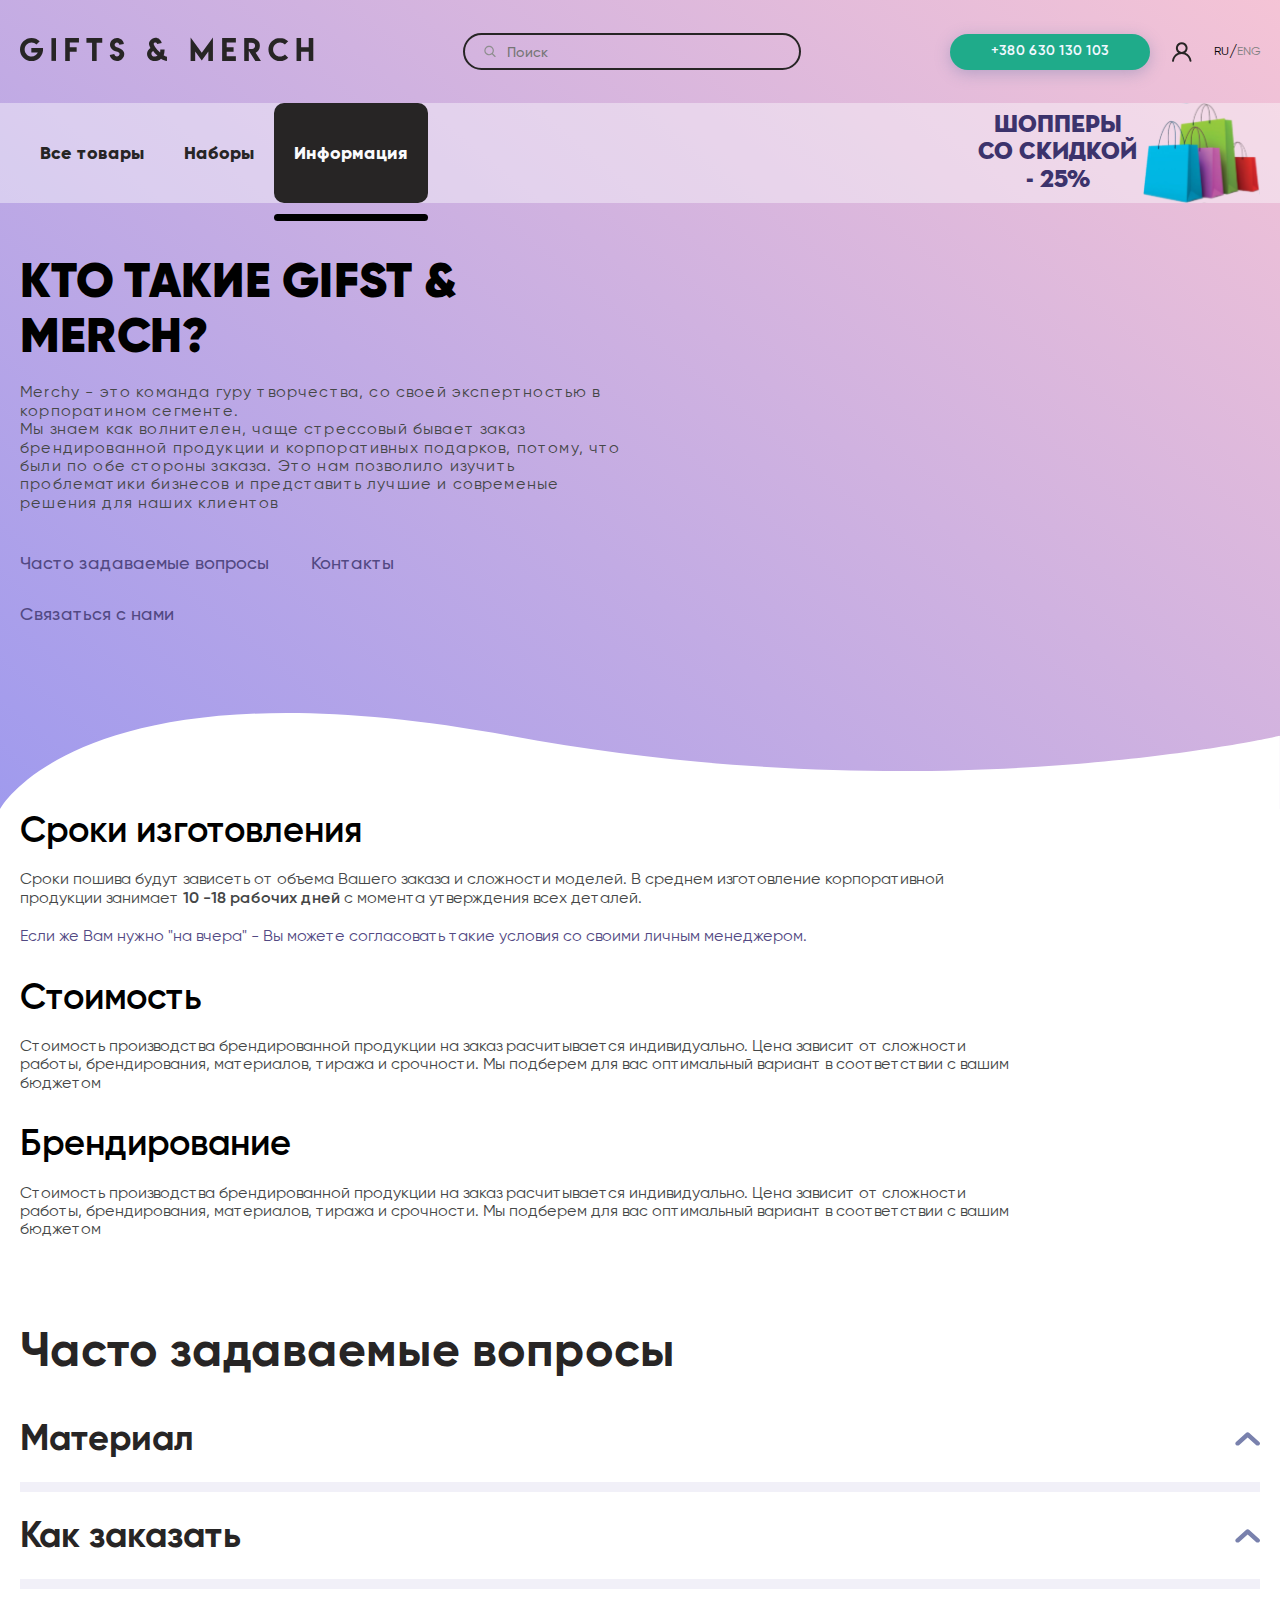
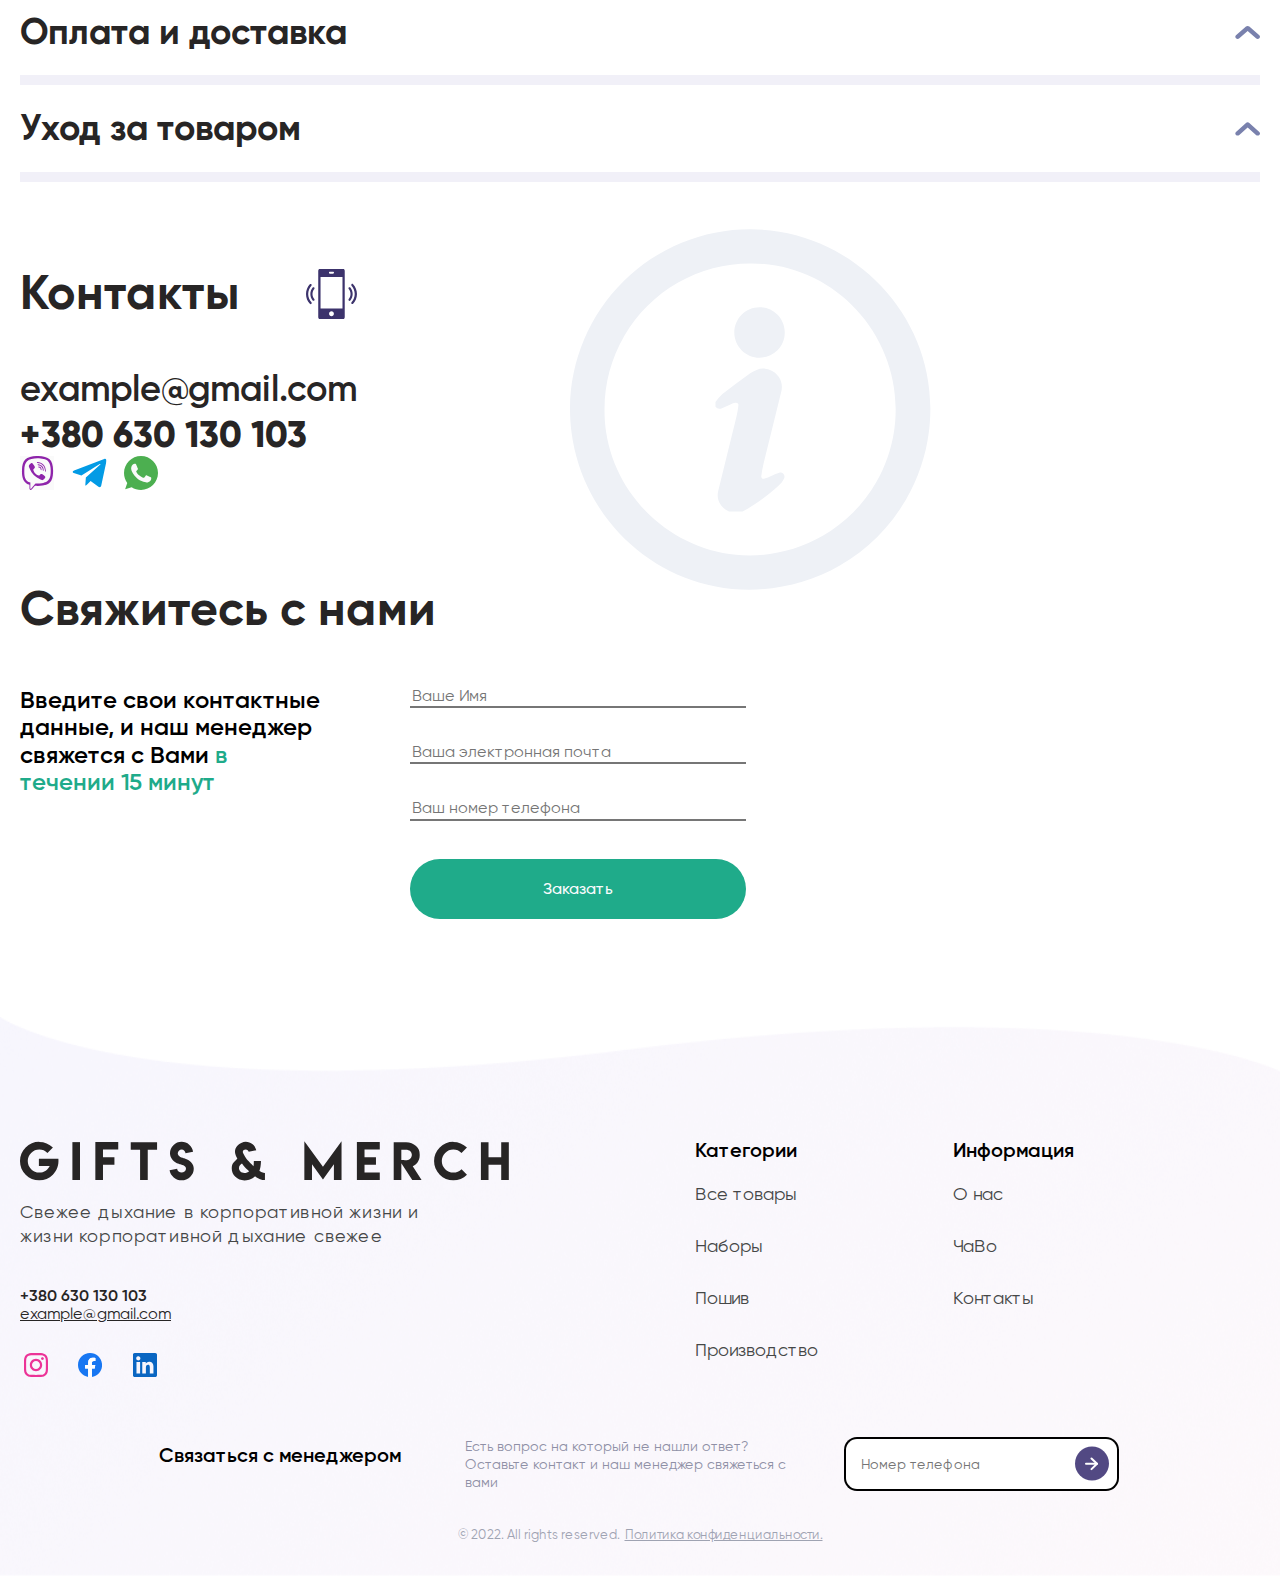
==== commit a80c86fd: "ended html/css" ====
--- a/information.html
+++ b/information.html
@@ -78,9 +78,9 @@
 
 
         <ul class="intro__list fw600">
-          <li class="intro__item"><a href="#" class="intro__createbox intro__createbox--no-margin">Часто задаваемые вопросы</a></li>
-          <li class="intro__item"><a href="#" class="intro__createbox intro__createbox--no-margin">Контакты</a></li>
-          <li class="intro__item"><a href="#" class="intro__createbox intro__createbox--no-margin">Связаться с нами</a></li>
+          <li class="intro__item"><a href="information.html#faq" class="intro__createbox intro__createbox--no-margin">Часто задаваемые вопросы</a></li>
+          <li class="intro__item"><a href="information.html#contacts" class="intro__createbox intro__createbox--no-margin">Контакты</a></li>
+          <li class="intro__item"><a href="information.html#contacts" class="intro__createbox intro__createbox--no-margin">Связаться с нами</a></li>
         </ul>
 
       </section>
@@ -117,7 +117,7 @@
 
 
     <div class="main-container main__questions questions">
-      <h2 class="questions__title">Часто задаваемые вопросы</h2>
+      <h2 id="faq" class="questions__title">Часто задаваемые вопросы</h2>
       <ul class="questions__list">
 
         <li class="questions__item">
@@ -206,7 +206,7 @@
     <div class="main-container main__contacts contacts">
 
       <section class="contacts__section">
-        <h2 class="contacts__title contacts__title--bg">Контакты</h2>
+        <h2 id="contacts" class="contacts__title contacts__title--bg">Контакты</h2>
 
         <div class="contacts__social">
 
@@ -319,11 +319,11 @@
           </li>
 
           <li>
-            <a class="footer__link-nav">Пошив</a>
-          </li>
-
-          <li>
-            <a class="footer__link-nav">Производство</a>
+            <a class="footer__link-nav" href="sets.html">Пошив</a>
+          </li>
+
+          <li>
+            <a class="footer__link-nav" href="sets.html">Производство</a>
           </li>
 
         </ul>
@@ -341,11 +341,11 @@
           </li>
 
           <li>
-            <a class="footer__link-nav">ЧаВо</a>
-          </li>
-
-          <li>
-            <a class="footer__link-nav">Контакты</a>
+            <a class="footer__link-nav" href="information.html#faq">ЧаВо</a>
+          </li>
+
+          <li>
+            <a class="footer__link-nav" href="information.html#contacts">Контакты</a>
           </li>
 
         </ul>
@@ -426,7 +426,7 @@
     </div>
   </div>
 
-  <div class="card-modal--headen card-modal--opened" id="card-modal">
+  <div class="card-modal--headen" id="card-modal">
 
     <div class="card-modal__box">
 
@@ -492,7 +492,7 @@
     </div>
   </div>
 
-  <div class="basket-modal--headen basket-modal--opened">
+  <div class="basket-modal--headen">
 
     <div class="basket-modal__box">
 
--- a/css/main.css
+++ b/css/main.css
@@ -771,13 +771,13 @@
   height: 60px;
   font-family: Montserrat, sans-serif;
   font-size: 16px;
-  line-height: 140%;
+  line-height: 60px;
   font-weight: 500;
   text-align: center;
+  text-decoration: none;
   cursor: pointer;
   border: none;
   border-radius: 60px;
-  gap: 10px;
 }
 
 .form-block__btn--black {
@@ -1365,9 +1365,18 @@
 
 .card-modal__btn--close {
   position: absolute;
-  top: 13px;
-  right: 13px;
+  top: 0;
+  right: 0;
+  padding: 0;
+  font-size: 0;
   cursor: pointer;
+  background: none;
+  border: none;
+}
+
+.card-modal__btn--close img {
+  width: 100%;
+  height: 100%;
 }
 
 .card-modal__main-container {
@@ -1797,6 +1806,10 @@
   color: #000;
 }
 
+.burger--headen {
+  display: none;
+}
+
 /* меньше 1500px экран */
 
 @media (width < 1500px) {
@@ -3953,10 +3966,6 @@
   }
 
   /* стили модалки бургера */
-
-  .burger--headen {
-    display: none;
-  }
 
   .burger--opened {
     position: fixed;
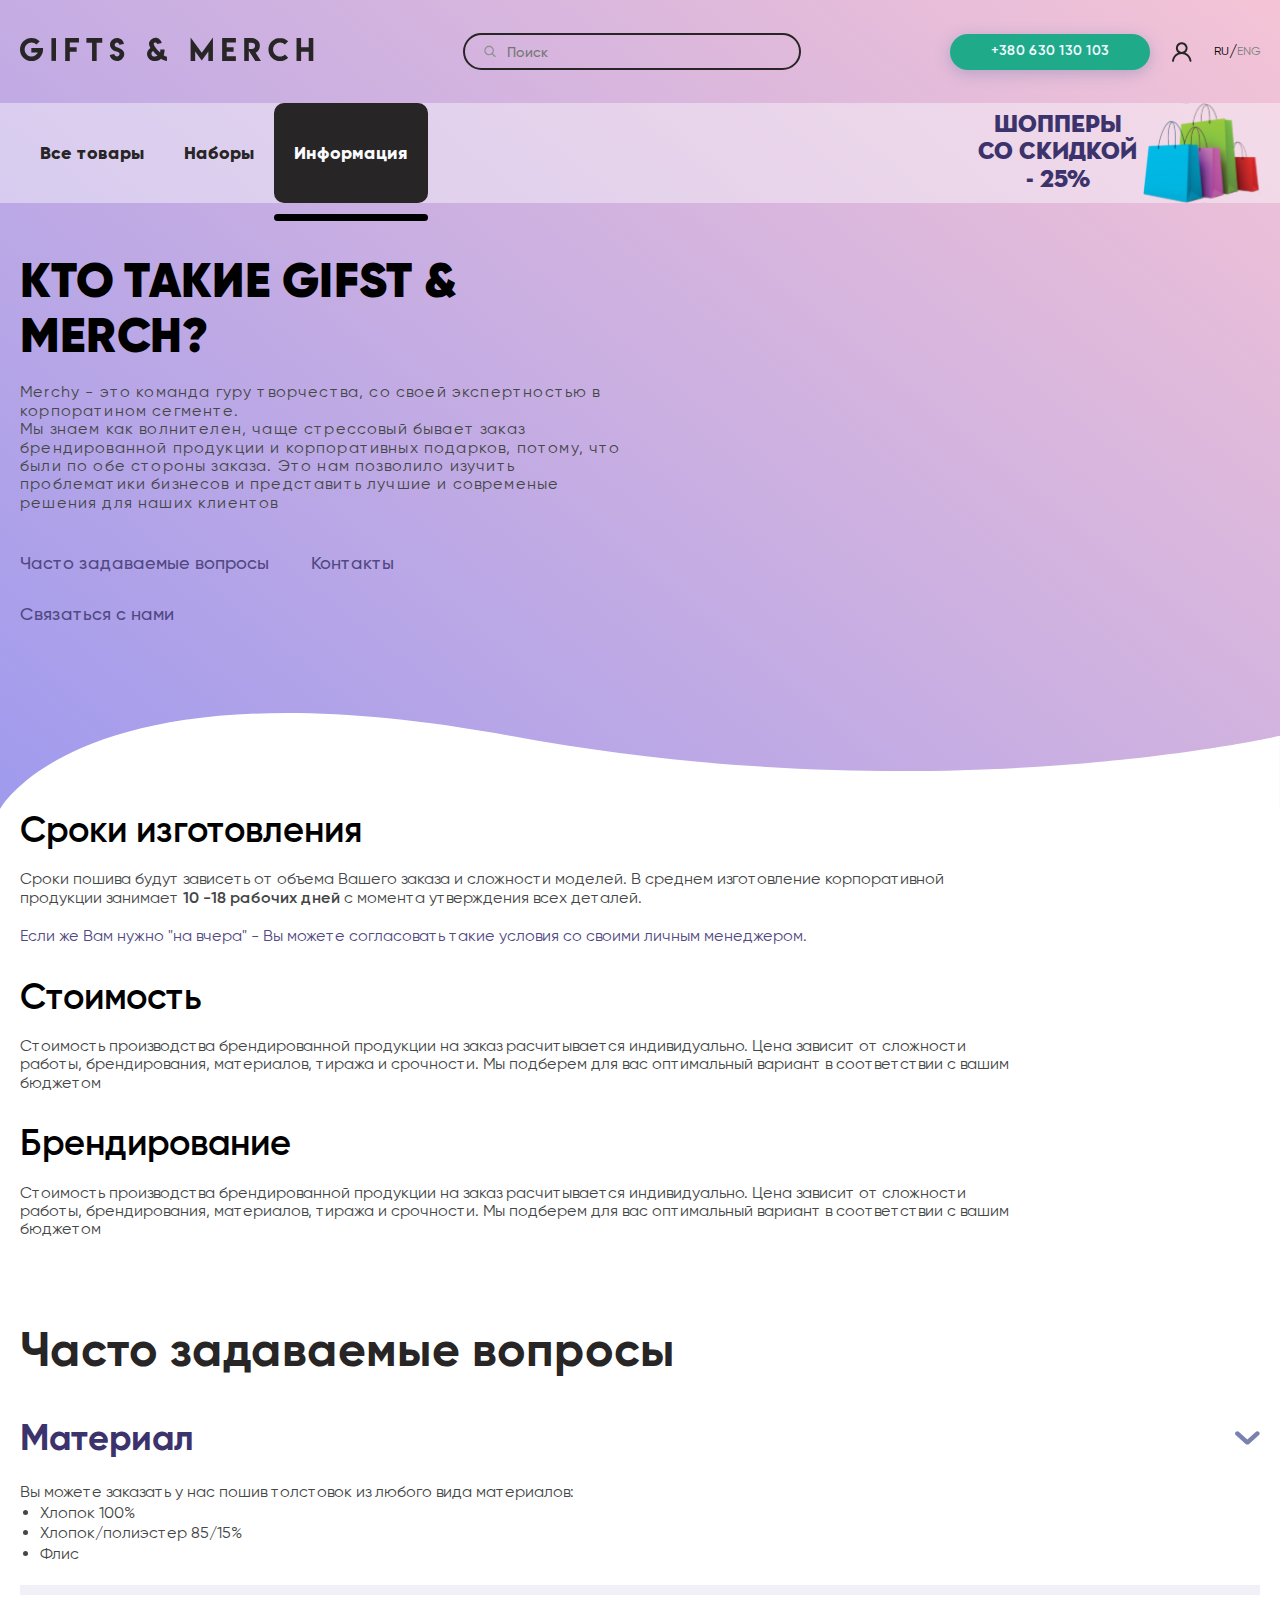
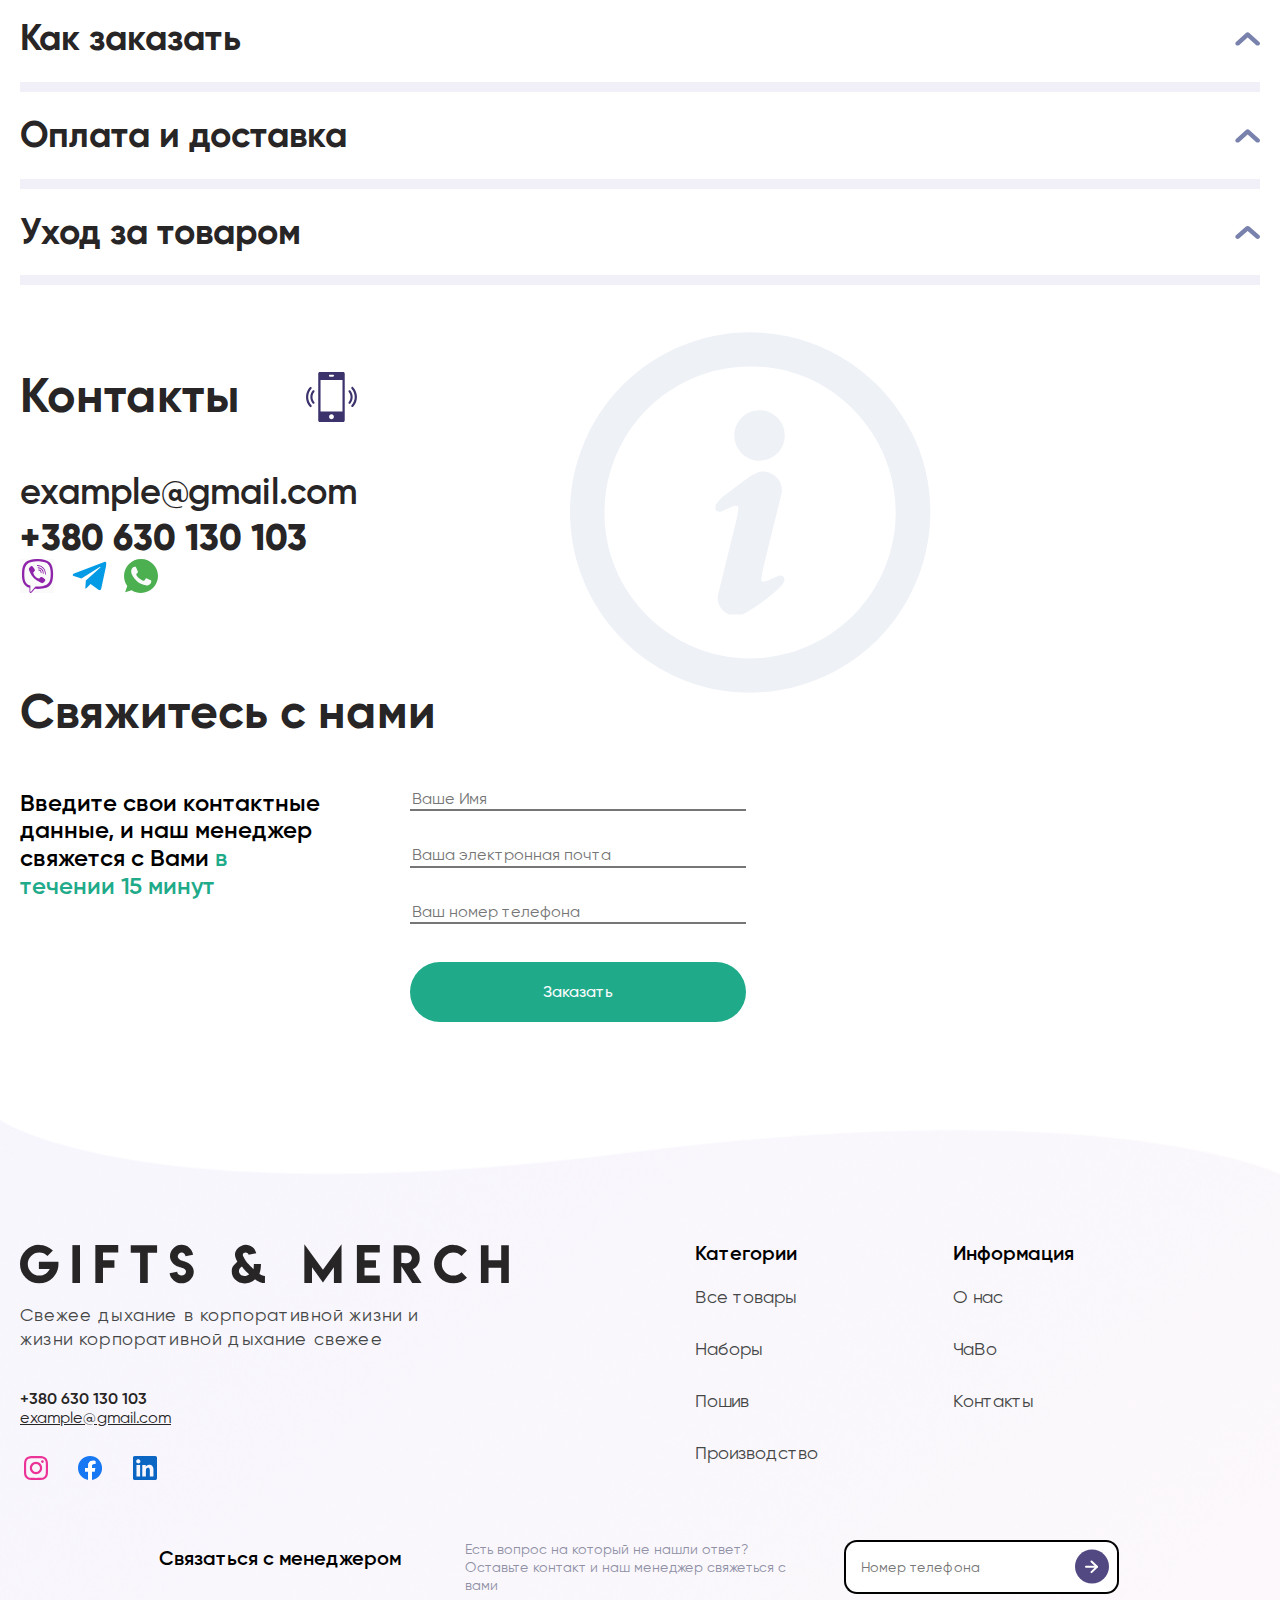
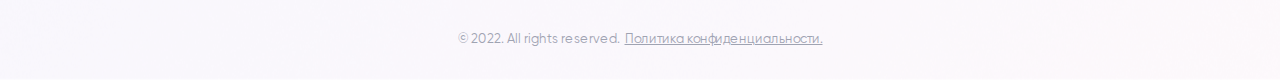
==== commit fc39de6a: "start JS" ====
--- a/information.html
+++ b/information.html
@@ -87,8 +87,8 @@
 
     </div>
 
-    <img class="intro-content__image1 intro-content__image1--info" src="/images/main_img/3mens-info.svg" alt="">
-    <img src="/images/backgrounds/wave.svg" alt="" class="intro__wave">
+    <img class="intro-content__image1 intro-content__image1--info" src="./images/main_img/3mens-info.svg" alt="">
+    <img src="./images/backgrounds/wave.svg" alt="" class="intro__wave">
 
   </header>
 
@@ -120,11 +120,11 @@
       <h2 id="faq" class="questions__title">Часто задаваемые вопросы</h2>
       <ul class="questions__list">
 
-        <li class="questions__item">
+        <li class="questions__item questions__item--opened">
 
           <div class="questions__block">
             <h3 class="questions__subtitle">Материал</h3>
-            <img class="questions__img" src="/images/icons/arrowtop.svg" alt="">
+            <img class="questions__img" src="./images/icons/arrowtop.svg" alt="">
           </div>
           <div class="questions__content">
             <p class="questions__text">Вы можете заказать у нас пошив толстовок из любого вида материалов:</p>
@@ -143,7 +143,7 @@
 
           <div class="questions__block">
             <h3 class="questions__subtitle">Как заказать</h3>
-            <img class="questions__img" src="/images/icons/arrowtop.svg" alt="">
+            <img class="questions__img" src="./images/icons/arrowtop.svg" alt="">
           </div>
 
           <div class="questions__content">
@@ -157,7 +157,7 @@
 
           <div class="questions__block">
             <h3 class="questions__subtitle">Оплата и доставка</h3>
-            <img class="questions__img" src="/images/icons/arrowtop.svg" alt="">
+            <img class="questions__img" src="./images/icons/arrowtop.svg" alt="">
           </div>
 
           <div class="questions__content">
@@ -182,7 +182,7 @@
 
           <div class="questions__block">
             <h3 class="questions__subtitle">Уход за товаром</h3>
-            <img class="questions__img" src="/images/icons/arrowtop.svg" alt="">
+            <img class="questions__img" src="./images/icons/arrowtop.svg" alt="">
           </div>
 
           <div class="questions__content">
@@ -216,15 +216,15 @@
 
           <ul class="contact__list">
 
-            <li class="contacts__item"><a class="contacts__link" href="#"><img src="/images/icons/viber 1.svg" alt="Viber">Viber</a>
+            <li class="contacts__item"><a class="contacts__link" href="#"><img src="./images/icons/viber 1.svg" alt="Viber">Viber</a>
             </li>
 
             <li class="contacts__item">
-              <a class="contacts__link" href="#"><img src="/images/icons/telegram (1) 1.svg" alt="">Telegramm</a>
+              <a class="contacts__link" href="#"><img src="./images/icons/telegram (1) 1.svg" alt="">Telegramm</a>
             </li>
 
             <li class="contacts__item">
-              <a class="contacts__link" href="#"><img src="/images/icons/whatsapp (1) 1.svg" alt="">Whatsapp</a>
+              <a class="contacts__link" href="#"><img src="./images/icons/whatsapp (1) 1.svg" alt="">Whatsapp</a>
             </li>
 
           </ul>
@@ -251,7 +251,7 @@
 
       </section>
 
-      <img class="contacts__bg" src="/images/backgrounds/Groupinfo.svg" alt="">
+      <img class="contacts__bg" src="./images/backgrounds/Groupinfo.svg" alt="">
     </div>
 
   </main>
@@ -266,7 +266,7 @@
             <source srcset="/images/logo/logo-footer320px.svg" media="(max-width:479px)">
             <source srcset="/images/logo/logo-footer768px.svg" media="(max-width:999px)">
 
-            <img src="/images/logo/logo.svg" alt="">
+            <img src="./images/logo/logo.svg" alt="">
           </picture>
 
           <p class="footer__contact-text">
@@ -389,7 +389,7 @@
         </button>
 
         <button class="burger__btn burger__btn--close" type="button" id="close-burger">
-          <img src="/images/icons/burger-close.svg" alt="">
+          <img src="./images/icons/burger-close.svg" alt="">
         </button>
 
       </div>
@@ -431,7 +431,7 @@
     <div class="card-modal__box">
 
       <button class="burger__btn card-modal__btn--close" type="button" id="close-card-modal">
-        <img src="/images/icons/modal-close.svg" alt="">
+        <img src="./images/icons/modal-close.svg" alt="">
       </button>
 
 
@@ -439,16 +439,16 @@
 
         <div class="card-modal__images">
           <div class="card-modal__main-img">
-            <button class="card-modal__slider --prew" type="button"><img src="/images/icons/next.png" alt=""></button>
-
-            <button class="card-modal__slider --next" type="button"><img src="/images/icons/next.png" alt=""></button>
-
-            <img class="card-modal__big-img" src="/images/main_img/set1.jpg" alt="">
-          </div>
-
-          <img class="card-modal__mini-img" src="/images/main_img/set2.jpg" alt="">
-          <img class="card-modal__mini-img" src="/images/main_img/set3.jpg" alt="">
-          <img class="card-modal__mini-img" src="/images/main_img/set4.jpg" alt="">
+            <button class="card-modal__slider --prew" type="button"><img src="./images/icons/next.png" alt=""></button>
+
+            <button class="card-modal__slider --next" type="button"><img src="./images/icons/next.png" alt=""></button>
+
+            <img class="card-modal__big-img" src="./images/main_img/set1.jpg" alt="">
+          </div>
+
+          <img class="card-modal__mini-img" src="./images/main_img/set2.jpg" alt="">
+          <img class="card-modal__mini-img" src="./images/main_img/set3.jpg" alt="">
+          <img class="card-modal__mini-img" src="./images/main_img/set4.jpg" alt="">
         </div>
 
         <section class="card-modal__info-section">
@@ -497,7 +497,7 @@
     <div class="basket-modal__box">
 
       <button class="burger__btn card-modal__btn--close" type="button">
-        <img src="/images/icons/modal-close.svg" alt="">
+        <img src="./images/icons/modal-close.svg" alt="">
       </button>
 
       <div class="basket-modal__content">
@@ -519,7 +519,7 @@
           <h2 class="basket-modal__basket-name basket-modal__title">Корзина</h2>
           <ul class="basket-modal__basket-list">
             <li class="basket-modal__basket-ellement basket-ellement">
-              <img class="basket-ellement__main-img" src="/images/main_img/set1.jpg" alt="">
+              <img class="basket-ellement__main-img" src="./images/main_img/set1.jpg" alt="">
               <div class="basket-ellement__name-block">
                 <p class="basket-ellement__name">EL003 Elleven Checkpoint-Friendly Compu-Backpack</p>
                 <div class="basket-ellement__colors">
@@ -534,7 +534,7 @@
                 <button class="basket-ellement__button-quntity">+</button>
               </div>
               <p class="basket-ellement__price">76$</p>
-              <button class="basket-ellement__close" type="button"><img src="/images/icons/modal-close.svg" alt=""></button>
+              <button class="basket-ellement__close" type="button"><img src="./images/icons/modal-close.svg" alt=""></button>
             </li>
           </ul>
 
@@ -552,6 +552,6 @@
     </div>
   </div>
 
-  <script src="/js/script.js"></script>
+  <script src="./js/script.js"></script>
 </body>
 </html>--- a/css/main.css
+++ b/css/main.css
@@ -100,7 +100,7 @@
   height: 34px;
   cursor: pointer;
   background-color: rgb(28 28 28 / 0);
-  background-image: url('/images/icons/barsburger.svg');
+  background-image: url('../images/icons/barsburger.svg');
   background-repeat: no-repeat;
   border: none;
 }
@@ -174,7 +174,7 @@
   font-family: 'Neutraface Display', sans-serif;
   font-size: 38px;
   color: #3c336c;
-  background-image: url('/images/icons/shopping-bags1500px.svg');
+  background-image: url('../images/icons/shopping-bags1500px.svg');
   background-position: right;
   background-repeat: no-repeat;
   background-size: 117.4px 100px;
@@ -274,7 +274,7 @@
   left: -16px;
   width: calc(100% + 30px);
   height: calc(100% + 30px);
-  background-image: url('/images/backgrounds/circle.svg');
+  background-image: url('../images/backgrounds/circle.svg');
   background-repeat: no-repeat;
   background-size: 100%;
 }
@@ -463,7 +463,7 @@
 
 .cards__subtitle--star {
   max-width: 497px;
-  background-image: url('/images/icons/star_desctop_index.svg');
+  background-image: url('../images/icons/star_desctop_index.svg');
   background-position: top right;
   background-repeat: no-repeat;
 }
@@ -560,6 +560,7 @@
 }
 
 .cards__overview {
+  min-height: 60px;
   margin: 0;
   padding-top: 12px;
   font-size: 12px;
@@ -567,15 +568,21 @@
 
 .cards__color {
   display: flex;
+  margin: 0;
   padding: 0;
   padding-top: 15px;
-}
-
-.cards__color li {
+  font-size: 0;
+  list-style: none;
+}
+
+.cards__color-item {
   margin-right: 4.5px;
-}
-
-.cards__color button {
+  margin-left: 4.5px;
+  padding-top: 0;
+  border-radius: 100%;
+}
+
+.cards__color-btn {
   width: 25px;
   height: 25px;
   cursor: pointer;
@@ -583,18 +590,6 @@
   border-radius: 100%;
 }
 
-.violet {
-  background-color: #3c336c;
-}
-
-.green {
-  background-color: green;
-}
-
-.white {
-  background-color: #f1f1f1;
-}
-
 .cards__purchase {
   display: flex;
   justify-content: space-between;
@@ -612,7 +607,7 @@
   width: 55px;
   height: 55px;
   cursor: pointer;
-  background-image: url('/images/icons/shopping-basket.svg');
+  background-image: url('../images/icons/shopping-basket.svg');
   background-repeat: no-repeat;
   border: none;
 }
@@ -668,7 +663,7 @@
 .main__form-block {
   min-height: 620px;
   margin-top: 50px;
-  background-image: url('/images/backgrounds/Rectangledesctop.svg');
+  background-image: url('../images/backgrounds/Rectangledesctop.svg');
   background-position: center;
   background-repeat: no-repeat;
   background-size: 100%;
@@ -818,7 +813,7 @@
 
 .main__form-block--gradient {
   min-height: 724px;
-  background-image: url('/images/backgrounds/bg.svg');
+  background-image: url('../images/backgrounds/bg.svg');
   background-size: auto;
 }
 
@@ -879,7 +874,7 @@
   width: 47%;
   max-height: 532px;
   font-size: 0;
-  background: url('/images/main_img/sweater-options-index-desctop.png') no-repeat;
+  background: url('../images/main_img/sweater-options-index-desctop.png') no-repeat;
   background-position: center;
   background-size: 110% 115%;
   border-radius: 15px;
@@ -974,7 +969,7 @@
   height: 40px;
   margin-top: 16px;
   cursor: pointer;
-  background: url('/images/icons/next.png');
+  background: url('../images/icons/next.png');
   background-repeat: no-repeat;
   background-size: 100%;
   border-style: none;
@@ -1002,7 +997,7 @@
 .questions {
   min-height: 556px;
   margin-top: 107px;
-  background-image: url('/images/backgrounds/Groupinfo.svg');
+  background-image: url('../images/backgrounds/Groupinfo.svg');
   background-position: top right;
   background-repeat: no-repeat;
   background-size: 556px;
@@ -1098,7 +1093,7 @@
 
 .contacts__title--bg {
   padding-right: 71px;
-  background-image: url('/images/icons/call.svg');
+  background-image: url('../images/icons/call.svg');
   background-position: right;
   background-repeat: no-repeat;
 }
@@ -1157,7 +1152,7 @@
 
 .footer {
   margin-top: 137px;
-  background: url('/images/backgrounds/footer-desctop.png');
+  background: url('../images/backgrounds/footer-desctop.png');
   background-position: center;
   background-size: 100% 100%;
 }
@@ -1223,15 +1218,15 @@
 }
 
 .footer__item--inst {
-  background-image: url('/images/icons/Instagram-ico.svg');
+  background-image: url('../images/icons/Instagram-ico.svg');
 }
 
 .footer__item--facebook {
-  background-image: url('/images/icons/Facebook-ico.svg');
+  background-image: url('../images/icons/Facebook-ico.svg');
 }
 
 .footer__item--linkdn {
-  background-image: url('/images/icons/LinkedIn-ico.svg');
+  background-image: url('../images/icons/LinkedIn-ico.svg');
 }
 
 .footer__title-nav {
@@ -1310,8 +1305,8 @@
   padding: 0;
   cursor: pointer;
   background:
-    url('/images/icons/icon_telsend.svg') no-repeat 10px 50%,
-    url('/images/icons/Ellipse.svg') no-repeat 0 50%;
+    url('../images/icons/icon_telsend.svg') no-repeat 10px 50%,
+    url('../images/icons/Ellipse.svg') no-repeat 0 50%;
   background-color: white;
   border: #000 2px solid;
   border-left: none;
@@ -1449,33 +1444,6 @@
   color: #272525;
 }
 
-.card-modal__color-list {
-  display: flex;
-  margin: 0;
-  margin-top: 20px;
-  padding: 0;
-  list-style: none;
-}
-
-.card-modal__color-item {
-  width: 24px;
-  height: 24px;
-  margin-right: 4.5px;
-  border-radius: 100%;
-}
-
-.card-modal__color-item:nth-of-type(1) {
-  background-color: #524983;
-}
-
-.card-modal__color-item:nth-of-type(2) {
-  background-color: #309f85;
-}
-
-.card-modal__color-item:nth-of-type(3) {
-  background-color: #f1f1f1;
-}
-
 .card-modal__price {
   margin: 0;
   margin-top: 28px;
@@ -1493,8 +1461,15 @@
   color: #454747;
 }
 
+.table--opened {
+  display: block;
+}
+
+.table--closed {
+  display: none;
+}
+
 .card-modal__table-name {
-  width: 162px;
   margin: 0;
   margin-top: 30px;
   padding-right: 21px;
@@ -1502,10 +1477,16 @@
   line-height: 105.5%;
   color: #272525;
   cursor: pointer;
-  background-image: url('/images/icons/arrowtop.svg');
-  background-position: right;
-  background-repeat: no-repeat;
-  background-size: 10%;
+}
+
+.down {
+  margin-right: 5px;
+  margin-left: 5px;
+  transform: rotate(180deg);
+}
+
+.--rotate {
+  transform: rotate(0deg);
 }
 
 .card-modal__table {
@@ -2015,11 +1996,12 @@
     padding-top: 13px;
   }
 
-  .cards__color li {
+  .cards__color-item {
     margin-right: 3.6px;
-  }
-
-  .cards__color button {
+    margin-left: 3.6px;
+  }
+
+  .cards__color-btn {
     width: 19px;
     height: 19px;
   }
@@ -2302,10 +2284,6 @@
     font-size: 24px;
   }
 
-  .card-modal__color-item {
-    margin-right: 10px;
-  }
-
   .card-modal__price {
     margin-top: 20px;
     font-size: 19px;
@@ -2369,9 +2347,7 @@
   }
 
   .basket-ellement__name-block {
-    width: auto;
-    max-width: 230px;
-    min-width: auto;
+    width: 230px;
   }
 
   .basket-ellement__price {
@@ -2424,1548 +2400,6 @@
   .menu__burger {
     display: flex;
   }
-
-  .menu__logo img {
-    height: 18.3px;
-  }
-
-  .menu__phone-number {
-    margin-right: 30px;
-    margin-left: auto;
-  }
-
-  .intro__section {
-    width: 365px;
-  }
-
-  .intro__title {
-    margin-top: 48px;
-    font-size: 36px;
-  }
-
-  .intro__sub-title {
-    margin-top: 20px;
-  }
-
-  .intro__preferences-list {
-    max-width: calc(100% + 40px);
-    min-width: 650px;
-    margin-top: 190px;
-    margin-right: auto;
-    margin-left: auto;
-  }
-
-  .intro__preferences-text {
-    max-width: 150px;
-  }
-
-  .intro__btn-donebox {
-    margin-top: 39px;
-    font-size: 16px;
-  }
-
-  .intro__createbox {
-    font-size: 16px;
-  }
-
-  .intro-content__image1 {
-    right: -150px;
-  }
-
-  .intro-content__image1--right {
-    right: 0;
-    bottom: 100px;
-    width: 585px;
-  }
-
-  .intro-content__image2 {
-    right: -20px;
-    height: 300px;
-  }
-
-  .intro__wave--higher {
-    bottom: 0;
-    left: -190px;
-    display: flex;
-    justify-content: flex-start;
-    width: auto;
-    height: 200px;
-  }
-
-  .intro__section--width {
-    width: auto;
-    min-width: 389px;
-  }
-
-  .intro-content__image1--info {
-    right: -445px;
-    bottom: -75px;
-    transform: scale(0.7);
-  }
-
-  .cards__link {
-    top: auto;
-    bottom: -40px;
-  }
-
-  .cards__subtitle--star {
-    margin-top: 50px;
-  }
-
-  .cards__list {
-    margin-top: 16px;
-  }
-
-  .cards__item {
-    width: calc(50% - 14px);
-    margin-bottom: 25px;
-  }
-
-  .cards__item:last-child {
-    display: block;
-  }
-
-  .cards__info {
-    padding-top: 14px;
-    padding-left: 15px;
-  }
-
-  .cards__name {
-    font-size: 22px;
-  }
-
-  .cards__overview {
-    padding-top: 11px;
-    font-size: 11px;
-  }
-
-  .cards__color {
-    padding-top: 14px;
-  }
-
-  .cards__color li {
-    margin-right: 4px;
-  }
-
-  .cards__color button {
-    width: 22px;
-    height: 22px;
-  }
-
-  .cards__purchase {
-    padding-top: 41px;
-  }
-
-  .cards__buy {
-    width: 50px;
-    height: 50px;
-    background-size: 50.5px;
-  }
-
-  .main__form-block {
-    min-height: 647px;
-    margin-top: 60px;
-  }
-
-  .form-block__contact-us {
-    width: 100%;
-  }
-
-  .form-block__subtitle {
-    width: 70%;
-  }
-
-  .form-block__img {
-    top: 100px;
-  }
-
-  .form-block__img--less-top {
-    top: 75px;
-  }
-
-  .options__img-container {
-    background-position: top;
-    background-size: 110% 115%;
-  }
-
-  .main__form-block--gradient {
-    margin-top: 0;
-    background-position: 25% 78%;
-    background-size: 200% 111%;
-  }
-
-  .form-block__contact-us--margin-top {
-    margin-top: 70px;
-  }
-
-  .form-block__subtitle--less-fontsize {
-    width: 55%;
-    font-size: 28px;
-  }
-
-  .form-block__text--less-margin {
-    width: 48%;
-  }
-
-  .form__text--width {
-    min-width: 0;
-  }
-
-  .from-block__decor-img:not(:first-child) {
-    transform: scale(0.4);
-  }
-
-  .from-block__bulb {
-    top: -20px;
-    right: -125px;
-    transform: scale(0.6);
-  }
-
-  .from-block__rocket1 {
-    top: 220px;
-    right: 315px;
-  }
-
-  .from-block__rocket2 {
-    bottom: -70px;
-    left: 0;
-  }
-
-  .from-block__spiral {
-    top: 310px;
-    right: 300px;
-  }
-
-  .options__title {
-    font-size: 24px;
-  }
-
-  .brands-section__title {
-    font-size: 28px;
-  }
-
-  .brands-section__list {
-    justify-content: space-around;
-  }
-
-  .brands-section__item:nth-of-type(n + 3) {
-    display: none;
-  }
-
-  .questions {
-    margin-top: 80px;
-  }
-
-  .questions__title {
-    font-size: 36px;
-  }
-
-  .questions__list {
-    margin-top: 23px;
-  }
-
-  .questions__subtitle {
-    font-size: 28px;
-  }
-
-  .contacts {
-    margin-top: 101px;
-  }
-
-  .contacts__bg {
-    left: 381px;
-  }
-
-  .contacts__title {
-    padding-right: 0;
-    font-size: 36px;
-  }
-
-  .contacts__title--bg {
-    width: 220px;
-    background-size: 34px;
-  }
-
-  .contacts__social {
-    margin-top: 38px;
-  }
-
-  .contacts__mail,
-  .contacts__tel {
-    font-size: 28px;
-  }
-
-  .footer__main-container {
-    padding-top: 88px;
-  }
-
-  .footer__contact {
-    display: flex;
-    width: 100%;
-    margin-top: 0;
-  }
-
-  .footer-logo {
-    margin-right: auto;
-  }
-
-  .footer__contact-text {
-    width: 360px;
-    margin-top: 9px;
-    font-size: 16px;
-  }
-
-  .footer__social {
-    margin-top: 0;
-    margin-right: auto;
-    font-size: 18px;
-  }
-
-  .footer__contact-list {
-    margin-top: 28px;
-  }
-
-  .footer__categories,
-  .footer__info,
-  .footer__manager {
-    margin-top: 30px;
-  }
-
-  .footer__categories {
-    margin-right: 0;
-    margin-left: 0;
-  }
-
-  .footer__info {
-    margin-left: auto;
-  }
-
-  .footer__manager {
-    display: block;
-    max-width: 351px;
-  }
-
-  .footer__manager-text {
-    margin-left: 0;
-  }
-
-  .footer__manager-tel {
-    margin-top: 20px;
-  }
-
-  .footer__politic {
-    margin-top: 30px;
-    padding-bottom: 15px;
-  }
-
-  .advantages__title {
-    font-size: 28px;
-  }
-
-  .card-modal__box {
-    width: 728px;
-  }
-
-  .card-modal__btn--close {
-    top: 3px;
-    right: 3px;
-    cursor: pointer;
-  }
-
-  .card-modal__info-section {
-    width: 280px;
-    margin-left: 20px;
-  }
-
-  .card-modal__name {
-    font-size: 18px;
-  }
-
-  .card-modal__price {
-    margin-top: 15px;
-  }
-
-  .card-modal__bio {
-    margin-top: 12px;
-  }
-
-  .basket-modal__box {
-    width: 728px;
-  }
-
-  .basket-modal__content {
-    flex-direction: column;
-    width: calc(100% - 40px);
-    height: calc(100% - 40px);
-    margin: 20px;
-  }
-
-  .basket-modal__form {
-    width: 360px;
-    margin-top: 15px;
-    padding-right: 0;
-    text-align: center;
-    border: none;
-    order: 2;
-    align-self: center;
-  }
-
-  .basket-modal__form-text {
-    margin-top: 6px;
-  }
-
-  .basket-modal__basket {
-    width: 100%;
-    margin-left: 0;
-  }
-}
-
-/* меньше 768px экран */
-
-@media (width < 768px) {
-  .main-header--min-height {
-    padding-bottom: 330px;
-  }
-
-  .menu__phone-number {
-    display: none;
-  }
-
-  .menu__logo img {
-    height: 17px;
-  }
-
-  .menu__burger {
-    margin-left: auto;
-  }
-
-  .intro__title {
-    margin-top: 35px;
-  }
-
-  .intro__title--big-margin {
-    letter-spacing: 1.44px;
-  }
-
-  .intro__preferences-list {
-    position: static;
-    flex-direction: column;
-    max-width: 160px;
-    min-width: 0;
-    margin-top: 33px;
-    margin-right: 0;
-    margin-left: 0;
-  }
-
-  .intro__preferences-text {
-    max-width: 100%;
-  }
-
-  .intro__btns {
-    display: flex;
-    flex-direction: column;
-    align-self: flex-start;
-  }
-
-  .intro__btn-donebox {
-    margin-top: 30px;
-    padding: 15px 32px;
-    font-size: 12px;
-  }
-
-  .intro__createbox {
-    margin: 0;
-    margin-top: 10px;
-    font-size: 14px;
-    text-align: center;
-  }
-
-  .intro-content__image1 {
-    right: -215px;
-    height: 400px;
-  }
-
-  .intro-content__image1--right {
-    right: -190px;
-    bottom: 0;
-    width: auto;
-    height: 387px;
-    transform: scaleX(-1);
-  }
-
-  .intro-content__image2 {
-    right: -50px;
-    height: 250px;
-  }
-
-  .intro__wave--higher {
-    bottom: 0;
-    left: -190px;
-    width: 1050px;
-    height: 65px;
-  }
-
-  .intro-content__image1--info {
-    right: auto;
-    bottom: -10px;
-    left: auto;
-    transform: scale(0.9);
-  }
-
-  .intro__section--width {
-    max-width: 100%;
-  }
-
-  .intro__list {
-    display: none;
-  }
-
-  .cards__subtitle {
-    font-size: 28px;
-  }
-
-  .cards__subtitle--star {
-    max-width: 280px;
-    background-position: top right;
-    background-size: 21px;
-  }
-
-  .popular {
-    grid-template-columns: calc(50% - 6px) calc(50% - 6px);
-    grid-template-rows: calc(40% - 8px) calc(30% - 8px) calc(30% - 8px);
-    gap: 12px;
-    max-height: 1000px;
-  }
-
-  .popular__item:nth-of-type(1) {
-    grid-row: 1/2;
-    grid-column: 1/3;
-  }
-
-  .popular__item:nth-of-type(2) {
-    grid-row: 2/3;
-    grid-column: 1/3;
-  }
-
-  .popular__item:nth-of-type(3) {
-    grid-row: 3/4;
-    grid-column: 1/2;
-  }
-
-  .popular__item:nth-of-type(4) {
-    grid-row: 3/4;
-    grid-column: 2/3;
-  }
-
-  .cards__item {
-    width: calc(50% - 8px);
-    margin-bottom: 15px;
-  }
-
-  .cards__info {
-    padding: 8.5px 7.8px 5px 9px;
-  }
-
-  .cards__name {
-    font-size: 13.4px;
-  }
-
-  .cards__overview {
-    padding-top: 7px;
-    font-size: 7px;
-  }
-
-  .cards__color {
-    padding-top: 9px;
-  }
-
-  .cards__color li {
-    margin-right: 2.5px;
-  }
-
-  .cards__color button {
-    width: 13.5px;
-    height: 13.5px;
-  }
-
-  .cards__purchase {
-    margin-top: 25px;
-    padding-top: 0;
-  }
-
-  .cards__price {
-    width: 106px;
-    font-size: 13.5px;
-  }
-
-  .cards__buy {
-    width: 31px;
-    height: 31px;
-    background-size: 31.5px;
-  }
-
-  .advantages {
-    margin-top: 40px;
-  }
-
-  .advantages__section {
-    width: 100%;
-  }
-
-  .advantages__text {
-    margin-top: 15px;
-  }
-
-  .main__form-block {
-    margin-top: 70px;
-    background: none;
-  }
-
-  .form-block {
-    flex-direction: column;
-    padding-top: 0;
-    padding-right: 0;
-    padding-left: 0;
-  }
-
-  .form-block__contact-us {
-    padding-left: 20px;
-  }
-
-  .form-block__subtitle {
-    width: 100%;
-    font-size: 28px;
-    line-height: 110.9%;
-  }
-
-  .form-block__text {
-    width: 100%;
-    margin-top: 20px;
-    font-size: 16px;
-    line-height: 130%;
-    letter-spacing: 1.04px;
-  }
-
-  .form {
-    flex-direction: column;
-    margin-top: 51px;
-  }
-
-  .form__text {
-    max-width: 100%;
-    min-width: 395px;
-    margin-right: 0;
-    padding-right: 65px;
-  }
-
-  .form__data {
-    margin-top: 51px;
-  }
-
-  .form-block__btns {
-    display: flex;
-    flex-direction: column;
-  }
-
-  .form-block__btn {
-    margin-right: auto;
-    margin-left: auto;
-  }
-
-  .form-block__btn:not(:first-child) {
-    margin-top: 20px;
-  }
-
-  .form-block__picture {
-    display: flex;
-    align-items: center;
-    justify-content: center;
-    width: 100%;
-    height: auto;
-    margin-top: 69px;
-    background-image: url('/images/backgrounds/Rectangle768px.jpg');
-    background-repeat: no-repeat;
-    background-size: 100% 100%;
-  }
-
-  .form-block__img {
-    position: static;
-    height: auto;
-    padding-top: 33px;
-  }
-
-  .main__form-block--gradient {
-    margin-top: 28px;
-    background: url('/images/backgrounds/bgmobile.svg');
-    background-position: top;
-    background-repeat: no-repeat;
-    background-size: 100% 100%;
-  }
-
-  .from-block__decor-img:nth-of-type(4) {
-    transform: scale(1);
-  }
-
-  .from-block__bulb {
-    top: -94px;
-    right: auto;
-    transform: scale(0.55);
-    align-self: center;
-  }
-
-  .from-block__rocket1 {
-    top: 120px;
-    right: 0;
-  }
-
-  .from-block__rocket2 {
-    top: 190px;
-    left: 0;
-  }
-
-  .from-block__spiral {
-    inset: auto;
-    align-self: center;
-    top: 481px;
-  }
-
-  .form-block__contact-us--margin-top {
-    margin-top: 300px;
-    padding-right: 20px;
-  }
-
-  .form--more-margin {
-    margin-top: 65px;
-  }
-
-  .form__data--inline {
-    margin-top: 65px;
-  }
-
-  .options__img-container {
-    max-width: 100%;
-    background-size: auto, auto, cover;
-  }
-
-  .options__section {
-    margin-top: 34px;
-  }
-
-  .options__title {
-    max-width: 100%;
-  }
-
-  .options__text {
-    max-width: 100%;
-    margin-top: 20px;
-    font-size: 18px;
-  }
-
-  .options__list {
-    margin-right: auto;
-    margin-left: auto;
-  }
-
-  .options__item img {
-    aspect-ratio: 1;
-    width: 100px;
-  }
-
-  .brands-section {
-    margin-top: 78px;
-  }
-
-  .brands-section__block {
-    align-items: center;
-    margin-top: 42px;
-  }
-
-  .brands-section__btn {
-    margin-top: 0;
-  }
-
-  .brands-section__list {
-    margin: 0;
-  }
-
-  .brands-section__item img {
-    width: 111px;
-    height: 40px;
-  }
-
-  .contacts {
-    margin-top: 77px;
-  }
-
-  .contacts__section--form {
-    margin-top: 46px;
-  }
-
-  .contacts__bg {
-    display: none;
-  }
-
-  .contacts__form {
-    flex-direction: column;
-  }
-
-  .footer__contact {
-    position: relative;
-  }
-
-  .footer__social {
-    position: absolute;
-    top: 379px;
-    display: flex;
-    width: 100%;
-  }
-
-  .footer__categories {
-    width: 50%;
-    margin-right: auto;
-  }
-
-  .footer__info {
-    width: 50%;
-  }
-
-  .footer__contact-list {
-    margin-top: 0;
-    margin-right: auto;
-    margin-left: auto;
-  }
-
-  .footer__contact-item {
-    margin-right: 30px;
-  }
-
-  .footer__contact-link {
-    background-size: 100%;
-  }
-
-  .footer__manager {
-    width: 100%;
-    margin-top: 106px;
-  }
-
-  .footer__politic {
-    margin-top: 23px;
-    padding-bottom: 83px;
-  }
-
-  .card-modal--opened {
-    overflow-y: scroll;
-  }
-
-  .card-modal__box {
-    top: 0;
-    width: 440px;
-  }
-
-  .card-modal__btn--close {
-    top: -6px;
-    right: -6px;
-    width: 30px;
-    height: 30px;
-  }
-
-  .card-modal__slider {
-    display: none;
-  }
-
-  .card-modal__main-container {
-    flex-direction: column;
-    width: calc(100% - 32px);
-    height: calc(100% - 32px);
-    margin: 16px;
-  }
-
-  .card-modal__images {
-    width: 100%;
-  }
-
-  .card-modal__main-img {
-    height: 244px;
-  }
-
-  .card-modal__mini-img {
-    width: 45px;
-    height: 45px;
-  }
-
-  .card-modal__info-section {
-    width: 100%;
-    margin-top: 20px;
-    margin-left: 0;
-  }
-
-  .card-modal__settings {
-    display: flex;
-    justify-content: space-between;
-    margin-top: 10px;
-  }
-
-  .card-modal__color-list {
-    margin-top: 0;
-  }
-
-  .card-modal__price {
-    margin-top: 0;
-  }
-
-  .card-modal__bio {
-    margin-top: 15px;
-  }
-
-  .card-modal__table-name {
-    margin-top: 15px;
-  }
-
-  .card-modal__btn {
-    width: 100%;
-    margin-top: 27px;
-  }
-
-  .basket-modal__box {
-    width: 440px;
-  }
-
-  .basket-modal__content {
-    width: calc(100% - 32px);
-    height: calc(100% - 32px);
-    margin: 16px;
-  }
-
-  .basket-modal__title {
-    font-size: 18px;
-    text-align: center;
-  }
-
-  .basket-modal__form-text {
-    font-size: 12px;
-  }
-
-  .basket-ellement {
-    position: relative;
-  }
-
-  .basket-ellement__close {
-    position: absolute;
-    top: -12px;
-    left: -12px;
-  }
-
-  .basket-ellement__main-img {
-    width: 45px;
-    height: 45px;
-  }
-
-  .basket-ellement__name-block {
-    max-width: 190px;
-    margin-left: 18px;
-  }
-
-  .basket-ellement__name {
-    font-size: 16px;
-  }
-
-  .basket-ellement__colors {
-    margin-top: 2px;
-  }
-
-  .basket-ellement__quantity {
-    margin-top: 23px;
-  }
-
-  .basket-ellement__text {
-    font-size: 12px;
-  }
-
-  .basket-ellement__button-quntity {
-    width: 16px;
-    height: 16px;
-  }
-
-  .basket-ellement__show-quntity {
-    font-size: 14px;
-  }
-
-  .basket-ellement__price {
-    margin-top: 39px;
-    margin-left: 15px;
-  }
-
-  .basket-modal__total-price {
-    font-size: 22px;
-  }
-
-  /* меньше 480px экран */
-
-  @media (width < 480px) {
-    .main-header {
-      min-height: 681px;
-    }
-
-    .main-header--min-height {
-      min-height: 0;
-    }
-
-    .menu {
-      min-height: 50px;
-    }
-
-    .menu__logo img {
-      height: 10px;
-    }
-
-    .menu__burger {
-      width: 24px;
-      height: 24px;
-      background-size: 100%;
-    }
-
-    .intro__section {
-      display: flex;
-      flex-direction: column;
-      width: 100%;
-    }
-
-    .intro__title {
-      width: auto;
-      margin-top: 33px;
-      font-size: 28px;
-      text-align: center;
-    }
-
-    .intro__title--big-margin {
-      font-size: 24px;
-    }
-
-    .intro__sub-title {
-      margin-top: 14px;
-      margin-right: auto;
-      margin-left: auto;
-      font-size: 15px;
-      text-align: center;
-    }
-
-    .intro__preferences-item {
-      margin-top: 25px;
-    }
-
-    .intro__btns {
-      align-self: center;
-    }
-
-    .intro__btn-donebox {
-      margin-top: 300px;
-      margin-right: auto;
-      margin-left: auto;
-    }
-
-    .intro__createbox {
-      display: block;
-    }
-
-    .intro-content__image1 {
-      right: -150px;
-      bottom: 100px;
-      height: 350px;
-    }
-
-    .intro-content__image1--right {
-      right: -265px;
-      bottom: 90px;
-      height: 344px;
-    }
-
-    .intro-content__image2 {
-      right: -20px;
-      bottom: 100px;
-      height: 200px;
-    }
-
-    .intro__wave {
-      left: -250px;
-      width: 1500px;
-      transform: scaleX(-1);
-    }
-
-    .intro__wave--higher {
-      bottom: 0;
-      left: -150px;
-      width: 1671px;
-      height: 117px;
-    }
-
-    .intro__section--width {
-      min-width: auto;
-    }
-
-    .intro-content__image1--info {
-      right: auto;
-      bottom: 30px;
-      left: auto;
-      transform: scale(0.8);
-    }
-
-    .cards__subtitle {
-      margin-right: auto;
-      margin-left: auto;
-    }
-
-    .cards__list {
-      margin-top: 10px;
-    }
-
-    .cards__item {
-      width: 100%;
-      margin-bottom: 20px;
-    }
-
-    .cards__info {
-      padding: 11.1px 10.3px 6px 17.8px;
-    }
-
-    .cards__name {
-      font-size: 17.8px;
-    }
-
-    .cards__overview {
-      padding-top: 8.9px;
-      font-size: 8.9px;
-    }
-
-    .cards__color {
-      padding-top: 12.4px;
-    }
-
-    .cards__color li {
-      margin-right: 3.4px;
-    }
-
-    .cards__color button {
-      width: 17.8px;
-      height: 17.8px;
-    }
-
-    .cards__purchase {
-      margin-top: 32.6px;
-    }
-
-    .cards__price {
-      font-size: 17.8px;
-    }
-
-    .cards__buy {
-      width: 47px;
-      height: 47px;
-      background-size: 47.5px;
-    }
-
-    .advantages--collumn {
-      margin-top: 0;
-    }
-
-    .main__form-block {
-      margin-top: 80px;
-    }
-
-    .form-block__contact-us {
-      align-items: center;
-      padding-right: 20px;
-    }
-
-    .form-block__title {
-      width: 156px;
-      height: 45px;
-    }
-
-    .form-block__subtitle {
-      margin-top: 16px;
-      font-size: 24px;
-      text-align: center;
-    }
-
-    .form-block__text {
-      font-size: 15px;
-      text-align: center;
-    }
-
-    .form {
-      align-items: center;
-      justify-content: center;
-      margin-top: 40px;
-    }
-
-    .form__text {
-      min-width: 278px;
-      padding-right: 0;
-      font-size: 20px;
-      text-align: center;
-    }
-
-    .form__data {
-      width: 100%;
-      max-width: 100%;
-      margin-top: 40px;
-      margin-left: auto;
-    }
-
-    .form__input {
-      width: 100%;
-    }
-
-    .form__btn {
-      max-width: 100%;
-    }
-
-    .form-block__picture {
-      margin-top: 40px;
-    }
-
-    .form-block__img img {
-      right: 0;
-      width: 100%;
-    }
-
-    .main__form-block--gradient {
-      margin-top: 28px;
-      background-position: 50% 20%;
-      background-size: 100%;
-    }
-
-    .form-block__contact-us--margin-top {
-      margin-top: 250px;
-    }
-
-    .from-block__rocket1 {
-      top: 165px;
-      right: -20px;
-    }
-
-    .from-block__rocket2 {
-      top: 170px;
-      left: -50px;
-    }
-
-    .form-block__subtitle--less-fontsize {
-      min-height: 93px;
-    }
-
-    .form-block__text--less-margin {
-      min-height: 95px;
-    }
-
-    .form--more-margin {
-      margin-top: 60px;
-    }
-
-    .form__data--inline {
-      margin-left: 0;
-    }
-
-    .options__section {
-      margin-top: 24px;
-      text-align: center;
-    }
-
-    .options__title {
-      max-width: 100%;
-      font-size: 20px;
-    }
-
-    .options__text {
-      max-width: 100%;
-      font-size: 15px;
-    }
-
-    .options__item img {
-      width: 65px;
-    }
-
-    .brands-section {
-      display: flex;
-      flex-direction: column;
-      align-items: center;
-      height: 345px;
-      margin-top: 78px;
-    }
-
-    .brands-section__title {
-      font-size: 24px;
-    }
-
-    .brands-section__block {
-      flex-direction: column;
-      height: 100%;
-      margin-top: 21px;
-    }
-
-    .brands-section__btn:first-child {
-      transform: rotate(-90deg);
-    }
-
-    .brands-section__btn:last-child {
-      transform: rotate(90deg);
-    }
-
-    .brands-section__list {
-      flex-direction: column;
-      align-items: center;
-      height: calc(100% - 80px);
-    }
-
-    .questions__list {
-      margin-top: 52px;
-    }
-
-    .questions__title {
-      font-size: 28px;
-    }
-
-    .questions__subtitle {
-      margin-right: auto;
-      margin-left: auto;
-      font-size: 24px;
-    }
-
-    .contacts__section {
-      margin-right: 0;
-    }
-
-    .contacts__title {
-      font-size: 28px;
-      text-align: center;
-    }
-
-    .contacts__title--bg {
-      width: 100%;
-      line-height: 34px;
-      background-position: 85% 50%;
-    }
-
-    .contacts__social {
-      margin-top: 47px;
-    }
-
-    .contacts__mail,
-    .contacts__tel {
-      font-size: 24px;
-      text-align: center;
-    }
-
-    .contact__list {
-      justify-content: center;
-      margin-top: 13px;
-    }
-
-    .contacts__item {
-      width: 24px;
-      height: 24px;
-      margin-right: 20px;
-    }
-
-    .contacts__item:last-child {
-      margin-right: 0;
-    }
-
-    .contacts__link img {
-      width: 100%;
-      height: 100%;
-    }
-
-    .contacts__section--form {
-      margin-top: 60px;
-    }
-
-    .contacts__form {
-      margin-top: 20px;
-    }
-
-    .footer--small-margin {
-      margin-top: 9px;
-    }
-
-    .footer__main-container {
-      padding-top: 92px;
-    }
-
-    .footer-logo {
-      margin-left: auto;
-    }
-
-    .footer__contact-text {
-      max-width: 281px;
-      margin-top: 11px;
-      font-size: 12px;
-      letter-spacing: 0.78px;
-      text-align: center;
-    }
-
-    .footer__social {
-      top: 372px;
-      flex-direction: column;
-    }
-
-    .footer__social-contacts {
-      display: flex;
-      flex-direction: column;
-      align-items: center;
-    }
-
-    .footer__contact-list {
-      width: 171px;
-      margin-top: 41px;
-    }
-
-    .footer__contact-item {
-      margin-right: auto;
-      margin-left: auto;
-    }
-
-    .footer__categories {
-      width: auto;
-      margin-right: auto;
-    }
-
-    .footer__info {
-      width: auto;
-    }
-
-    .footer__manager {
-      display: flex;
-      flex-direction: column;
-      align-items: center;
-      margin-top: 193px;
-      margin-right: auto;
-      margin-left: auto;
-    }
-
-    .footer__manager-text {
-      max-width: 249px;
-      margin-right: auto;
-      margin-left: auto;
-      font-size: 12px;
-      text-align: center;
-    }
-
-    .footer__manager-tel {
-      margin-top: 8px;
-    }
-
-    .footer__politic {
-      flex-direction: column;
-      align-items: center;
-      margin-top: 33px;
-      padding-bottom: 23px;
-    }
-
-    .footer__politic-link {
-      margin-top: 3px;
-      margin-left: 0;
-    }
-
-    .card-modal__box {
-      width: 280px;
-    }
-
-    .card-modal__main-container {
-      width: calc(100% - 20px);
-      height: calc(100% - 20px);
-      margin: 10px;
-    }
-
-    .card-modal__main-img {
-      height: 157px;
-    }
-
-    .card-modal__mini-img {
-      display: none;
-    }
-
-    .card-modal__info-section {
-      margin-top: 15px;
-    }
-
-    .card-modal__price {
-      font-size: 16px;
-      align-self: center;
-    }
-
-    .card-modal__bio {
-      margin-top: 10px;
-      font-size: 12px;
-    }
-
-    .card-modal__table-name {
-      font-size: 15px;
-    }
-
-    .card-modal__btn {
-      margin-top: 22px;
-    }
-
-    .basket-modal__box {
-      width: 280px;
-    }
-
-    .basket-modal__content {
-      width: calc(100% - 20px);
-      height: calc(100% - 16px);
-      margin: 8px 10px;
-    }
-
-    .basket-modal__form {
-      width: 100%;
-    }
-
-    .basket-modal__input:not(:first-child) {
-      margin-top: 18px;
-    }
-
-    .basket-modal__input {
-      padding-bottom: 3px;
-      font-size: 12px;
-    }
-
-    .basket-modal__btn {
-      height: 47px;
-      margin-top: 18px;
-      font-size: 16px;
-    }
-
-    .basket-ellement {
-      flex-wrap: wrap;
-      margin-top: 28px;
-    }
-
-    .basket-ellement__name-block {
-      width: calc(100% - 63px);
-      max-width: 100%;
-      min-width: 0;
-    }
-
-    .basket-ellement__quantity {
-      margin-top: 5px;
-      margin-left: 63px;
-    }
-
-    .basket-ellement__price {
-      margin-top: 12px;
-      margin-left: auto;
-    }
-
-    .basket-modal__number {
-      font-size: 12px;
-    }
-
-    .basket-modal__total-price {
-      font-size: 18px;
-    }
-  }
-
-  /* стили модалки бургера */
 
   .burger--opened {
     position: fixed;
@@ -4125,19 +2559,1565 @@
     margin-left: 30px;
   }
 
+  .menu__logo img {
+    height: 18.3px;
+  }
+
+  .menu__phone-number {
+    margin-right: 30px;
+    margin-left: auto;
+  }
+
+  .intro__section {
+    width: 365px;
+  }
+
+  .intro__title {
+    margin-top: 48px;
+    font-size: 36px;
+  }
+
+  .intro__sub-title {
+    margin-top: 20px;
+  }
+
+  .intro__preferences-list {
+    max-width: calc(100% + 40px);
+    min-width: 650px;
+    margin-top: 190px;
+    margin-right: auto;
+    margin-left: auto;
+  }
+
+  .intro__preferences-text {
+    max-width: 150px;
+  }
+
+  .intro__btn-donebox {
+    margin-top: 39px;
+    font-size: 16px;
+  }
+
+  .intro__createbox {
+    font-size: 16px;
+  }
+
+  .intro-content__image1 {
+    right: -150px;
+  }
+
+  .intro-content__image1--right {
+    right: 0;
+    bottom: 100px;
+    width: 585px;
+  }
+
+  .intro-content__image2 {
+    right: -20px;
+    height: 300px;
+  }
+
+  .intro__wave--higher {
+    bottom: 0;
+    left: -190px;
+    display: flex;
+    justify-content: flex-start;
+    width: auto;
+    height: 200px;
+  }
+
+  .intro__section--width {
+    width: auto;
+    min-width: 389px;
+  }
+
+  .intro-content__image1--info {
+    right: -445px;
+    bottom: -75px;
+    transform: scale(0.7);
+  }
+
+  .cards__link {
+    top: auto;
+    bottom: -40px;
+  }
+
+  .cards__subtitle--star {
+    margin-top: 50px;
+  }
+
+  .cards__list {
+    margin-top: 16px;
+  }
+
+  .cards__item {
+    width: calc(50% - 14px);
+    margin-bottom: 25px;
+  }
+
+  .cards__item:last-child {
+    display: block;
+  }
+
+  .cards__info {
+    padding-top: 14px;
+    padding-left: 15px;
+  }
+
+  .cards__name {
+    font-size: 22px;
+  }
+
+  .cards__overview {
+    padding-top: 11px;
+    font-size: 11px;
+  }
+
+  .cards__color {
+    padding-top: 14px;
+  }
+
+  .cards__color-item {
+    margin-right: 4px;
+    margin-left: 4px;
+  }
+
+  .cards__color-btn {
+    width: 22px;
+    height: 22px;
+  }
+
+  .cards__purchase {
+    padding-top: 41px;
+  }
+
+  .cards__buy {
+    width: 50px;
+    height: 50px;
+    background-size: 50.5px;
+  }
+
+  .main__form-block {
+    min-height: 647px;
+    margin-top: 60px;
+  }
+
+  .form-block__contact-us {
+    width: 100%;
+  }
+
+  .form-block__subtitle {
+    width: 70%;
+  }
+
+  .form-block__img {
+    top: 100px;
+  }
+
+  .form-block__img--less-top {
+    top: 75px;
+  }
+
+  .options__img-container {
+    background-position: top;
+    background-size: 110% 115%;
+  }
+
+  .main__form-block--gradient {
+    margin-top: 0;
+    background-position: 25% 78%;
+    background-size: 200% 111%;
+  }
+
+  .form-block__contact-us--margin-top {
+    margin-top: 70px;
+  }
+
+  .form-block__subtitle--less-fontsize {
+    width: 55%;
+    font-size: 28px;
+  }
+
+  .form-block__text--less-margin {
+    width: 48%;
+  }
+
+  .form__text--width {
+    min-width: 0;
+  }
+
+  .from-block__decor-img:not(:first-child) {
+    transform: scale(0.4);
+  }
+
+  .from-block__bulb {
+    top: -20px;
+    right: -125px;
+    transform: scale(0.6);
+  }
+
+  .from-block__rocket1 {
+    top: 220px;
+    right: 315px;
+  }
+
+  .from-block__rocket2 {
+    bottom: -70px;
+    left: 0;
+  }
+
+  .from-block__spiral {
+    top: 310px;
+    right: 300px;
+  }
+
+  .options__title {
+    font-size: 24px;
+  }
+
+  .brands-section__title {
+    font-size: 28px;
+  }
+
+  .brands-section__list {
+    justify-content: space-around;
+  }
+
+  .brands-section__item:nth-of-type(n + 3) {
+    display: none;
+  }
+
+  .questions {
+    margin-top: 80px;
+  }
+
+  .questions__title {
+    font-size: 36px;
+  }
+
+  .questions__list {
+    margin-top: 23px;
+  }
+
+  .questions__subtitle {
+    font-size: 28px;
+  }
+
+  .contacts {
+    margin-top: 101px;
+  }
+
+  .contacts__bg {
+    left: 381px;
+  }
+
+  .contacts__title {
+    padding-right: 0;
+    font-size: 36px;
+  }
+
+  .contacts__title--bg {
+    width: 220px;
+    background-size: 34px;
+  }
+
+  .contacts__social {
+    margin-top: 38px;
+  }
+
+  .contacts__mail,
+  .contacts__tel {
+    font-size: 28px;
+  }
+
+  .footer__main-container {
+    padding-top: 88px;
+  }
+
+  .footer__contact {
+    display: flex;
+    width: 100%;
+    margin-top: 0;
+  }
+
+  .footer-logo {
+    margin-right: auto;
+  }
+
+  .footer__contact-text {
+    width: 360px;
+    margin-top: 9px;
+    font-size: 16px;
+  }
+
+  .footer__social {
+    margin-top: 0;
+    margin-right: auto;
+    font-size: 18px;
+  }
+
+  .footer__contact-list {
+    margin-top: 28px;
+  }
+
+  .footer__categories,
+  .footer__info,
+  .footer__manager {
+    margin-top: 30px;
+  }
+
+  .footer__categories {
+    margin-right: 0;
+    margin-left: 0;
+  }
+
+  .footer__info {
+    margin-left: auto;
+  }
+
+  .footer__manager {
+    display: block;
+    max-width: 351px;
+  }
+
+  .footer__manager-text {
+    margin-left: 0;
+  }
+
+  .footer__manager-tel {
+    margin-top: 20px;
+  }
+
+  .footer__politic {
+    margin-top: 30px;
+    padding-bottom: 15px;
+  }
+
+  .advantages__title {
+    font-size: 28px;
+  }
+
+  .card-modal__box {
+    width: 728px;
+  }
+
+  .card-modal__btn--close {
+    top: 3px;
+    right: 3px;
+    cursor: pointer;
+  }
+
+  .card-modal__info-section {
+    width: 280px;
+    margin-left: 20px;
+  }
+
+  .card-modal__name {
+    font-size: 18px;
+  }
+
+  .card-modal__price {
+    margin-top: 15px;
+  }
+
+  .card-modal__bio {
+    margin-top: 12px;
+  }
+
+  .basket-modal__box {
+    width: 728px;
+  }
+
+  .basket-modal__content {
+    flex-direction: column;
+    width: calc(100% - 40px);
+    height: calc(100% - 40px);
+    margin: 20px;
+  }
+
+  .basket-modal__form {
+    width: 360px;
+    margin-top: 15px;
+    padding-right: 0;
+    text-align: center;
+    border: none;
+    order: 2;
+    align-self: center;
+  }
+
+  .basket-modal__form-text {
+    margin-top: 6px;
+  }
+
+  .basket-modal__basket {
+    width: 100%;
+    margin-left: 0;
+  }
+}
+
+/* меньше 768px экран */
+
+@media (width < 768px) {
+  .main-header--min-height {
+    padding-bottom: 330px;
+  }
+
+  .menu__phone-number {
+    display: none;
+  }
+
+  .menu__logo img {
+    height: 17px;
+  }
+
+  .menu__burger {
+    margin-left: auto;
+  }
+
+  .intro__title {
+    margin-top: 35px;
+  }
+
+  .intro__title--big-margin {
+    letter-spacing: 1.44px;
+  }
+
+  .intro__preferences-list {
+    position: static;
+    flex-direction: column;
+    max-width: 160px;
+    min-width: 0;
+    margin-top: 33px;
+    margin-right: 0;
+    margin-left: 0;
+  }
+
+  .intro__preferences-text {
+    max-width: 100%;
+  }
+
+  .intro__btns {
+    display: flex;
+    flex-direction: column;
+    align-self: flex-start;
+  }
+
+  .intro__btn-donebox {
+    margin-top: 30px;
+    padding: 15px 32px;
+    font-size: 12px;
+  }
+
+  .intro__createbox {
+    margin: 0;
+    margin-top: 10px;
+    font-size: 14px;
+    text-align: center;
+  }
+
+  .intro-content__image1 {
+    right: -215px;
+    height: 400px;
+  }
+
+  .intro-content__image1--right {
+    right: -190px;
+    bottom: 0;
+    width: auto;
+    height: 387px;
+    transform: scaleX(-1);
+  }
+
+  .intro-content__image2 {
+    right: -50px;
+    height: 250px;
+  }
+
+  .intro__wave--higher {
+    bottom: 0;
+    left: -190px;
+    width: 1050px;
+    height: 65px;
+  }
+
+  .intro-content__image1--info {
+    right: auto;
+    bottom: -10px;
+    left: auto;
+    transform: scale(0.9);
+  }
+
+  .intro__section--width {
+    max-width: 100%;
+  }
+
+  .intro__list {
+    display: none;
+  }
+
+  .cards__subtitle {
+    font-size: 28px;
+  }
+
+  .cards__subtitle--star {
+    max-width: 280px;
+    background-position: top right;
+    background-size: 21px;
+  }
+
+  .popular {
+    grid-template-columns: calc(50% - 6px) calc(50% - 6px);
+    grid-template-rows: calc(40% - 8px) calc(30% - 8px) calc(30% - 8px);
+    gap: 12px;
+    max-height: 1000px;
+  }
+
+  .popular__item:nth-of-type(1) {
+    grid-row: 1/2;
+    grid-column: 1/3;
+  }
+
+  .popular__item:nth-of-type(2) {
+    grid-row: 2/3;
+    grid-column: 1/3;
+  }
+
+  .popular__item:nth-of-type(3) {
+    grid-row: 3/4;
+    grid-column: 1/2;
+  }
+
+  .popular__item:nth-of-type(4) {
+    grid-row: 3/4;
+    grid-column: 2/3;
+  }
+
+  .cards__item {
+    width: calc(50% - 8px);
+    margin-bottom: 15px;
+  }
+
+  .cards__info {
+    padding: 8.5px 7.8px 5px 9px;
+  }
+
+  .cards__name {
+    font-size: 13.4px;
+  }
+
+  .cards__overview {
+    padding-top: 7px;
+    font-size: 7px;
+  }
+
+  .cards__color {
+    padding-top: 9px;
+  }
+
+  .cards__color-item {
+    margin-right: 2.5px;
+    margin-left: 2.5px;
+  }
+
+  .cards__color-btn {
+    width: 13.5px;
+    height: 13.5px;
+  }
+
+  .cards__purchase {
+    margin-top: 25px;
+    padding-top: 0;
+  }
+
+  .cards__price {
+    width: 106px;
+    font-size: 13.5px;
+  }
+
+  .cards__buy {
+    width: 31px;
+    height: 31px;
+    background-size: 31.5px;
+  }
+
+  .advantages {
+    margin-top: 40px;
+  }
+
+  .advantages__section {
+    width: 100%;
+  }
+
+  .advantages__text {
+    margin-top: 15px;
+  }
+
+  .main__form-block {
+    margin-top: 70px;
+    background: none;
+  }
+
+  .form-block {
+    flex-direction: column;
+    padding-top: 0;
+    padding-right: 0;
+    padding-left: 0;
+  }
+
+  .form-block__contact-us {
+    padding-left: 20px;
+  }
+
+  .form-block__subtitle {
+    width: 100%;
+    font-size: 28px;
+    line-height: 110.9%;
+  }
+
+  .form-block__text {
+    width: 100%;
+    margin-top: 20px;
+    font-size: 16px;
+    line-height: 130%;
+    letter-spacing: 1.04px;
+  }
+
+  .form {
+    flex-direction: column;
+    margin-top: 51px;
+  }
+
+  .form__text {
+    max-width: 100%;
+    min-width: 395px;
+    margin-right: 0;
+    padding-right: 65px;
+  }
+
+  .form__data {
+    margin-top: 51px;
+  }
+
+  .form-block__btns {
+    display: flex;
+    flex-direction: column;
+  }
+
+  .form-block__btn {
+    margin-right: auto;
+    margin-left: auto;
+  }
+
+  .form-block__btn:not(:first-child) {
+    margin-top: 20px;
+  }
+
+  .form-block__picture {
+    display: flex;
+    align-items: center;
+    justify-content: center;
+    width: 100%;
+    height: auto;
+    margin-top: 69px;
+    background-image: url('../images/backgrounds/Rectangle768px.jpg');
+    background-repeat: no-repeat;
+    background-size: 100% 100%;
+  }
+
+  .form-block__img {
+    position: static;
+    height: auto;
+    padding-top: 33px;
+  }
+
+  .main__form-block--gradient {
+    margin-top: 28px;
+    background: url('../images/backgrounds/bgmobile.svg');
+    background-position: top;
+    background-repeat: no-repeat;
+    background-size: 100% 100%;
+  }
+
+  .from-block__decor-img:nth-of-type(4) {
+    transform: scale(1);
+  }
+
+  .from-block__bulb {
+    top: -94px;
+    right: auto;
+    transform: scale(0.55);
+    align-self: center;
+  }
+
+  .from-block__rocket1 {
+    top: 120px;
+    right: 0;
+  }
+
+  .from-block__rocket2 {
+    top: 190px;
+    left: 0;
+  }
+
+  .from-block__spiral {
+    inset: auto;
+    align-self: center;
+    top: 481px;
+  }
+
+  .form-block__contact-us--margin-top {
+    margin-top: 300px;
+    padding-right: 20px;
+  }
+
+  .form--more-margin {
+    margin-top: 65px;
+  }
+
+  .form__data--inline {
+    margin-top: 65px;
+  }
+
+  .options__img-container {
+    max-width: 100%;
+    background-size: auto, auto, cover;
+  }
+
+  .options__section {
+    margin-top: 34px;
+  }
+
+  .options__title {
+    max-width: 100%;
+  }
+
+  .options__text {
+    max-width: 100%;
+    margin-top: 20px;
+    font-size: 18px;
+  }
+
+  .options__list {
+    margin-right: auto;
+    margin-left: auto;
+  }
+
+  .options__item img {
+    aspect-ratio: 1;
+    width: 100px;
+  }
+
+  .brands-section {
+    margin-top: 78px;
+  }
+
+  .brands-section__block {
+    align-items: center;
+    margin-top: 42px;
+  }
+
+  .brands-section__btn {
+    margin-top: 0;
+  }
+
+  .brands-section__list {
+    margin: 0;
+  }
+
+  .brands-section__item img {
+    width: 111px;
+    height: 40px;
+  }
+
+  .contacts {
+    margin-top: 77px;
+  }
+
+  .contacts__section--form {
+    margin-top: 46px;
+  }
+
+  .contacts__bg {
+    display: none;
+  }
+
+  .contacts__form {
+    flex-direction: column;
+  }
+
+  .footer__contact {
+    position: relative;
+  }
+
+  .footer__social {
+    position: absolute;
+    top: 379px;
+    display: flex;
+    width: 100%;
+  }
+
+  .footer__categories {
+    width: 50%;
+    margin-right: auto;
+  }
+
+  .footer__info {
+    width: 50%;
+  }
+
+  .footer__contact-list {
+    margin-top: 0;
+    margin-right: auto;
+    margin-left: auto;
+  }
+
+  .footer__contact-item {
+    margin-right: 30px;
+  }
+
+  .footer__contact-link {
+    background-size: 100%;
+  }
+
+  .footer__manager {
+    width: 100%;
+    margin-top: 106px;
+  }
+
+  .footer__politic {
+    margin-top: 23px;
+    padding-bottom: 83px;
+  }
+
+  .card-modal--opened {
+    overflow-y: scroll;
+  }
+
+  .card-modal__box {
+    top: 0;
+    width: 440px;
+  }
+
+  .card-modal__btn--close {
+    top: -6px;
+    right: -6px;
+    width: 30px;
+    height: 30px;
+  }
+
+  .card-modal__slider {
+    display: none;
+  }
+
+  .card-modal__main-container {
+    flex-direction: column;
+    width: calc(100% - 32px);
+    height: calc(100% - 32px);
+    margin: 16px;
+  }
+
+  .card-modal__images {
+    width: 100%;
+  }
+
+  .card-modal__main-img {
+    height: 244px;
+  }
+
+  .card-modal__mini-img {
+    width: 45px;
+    height: 45px;
+  }
+
+  .card-modal__info-section {
+    width: 100%;
+    margin-top: 20px;
+    margin-left: 0;
+  }
+
+  .card-modal__settings {
+    display: flex;
+    justify-content: space-between;
+    margin-top: 10px;
+  }
+
+  .card-modal__price {
+    margin-top: 0;
+  }
+
+  .card-modal__bio {
+    margin-top: 15px;
+  }
+
+  .card-modal__table-name {
+    margin-top: 15px;
+  }
+
+  .card-modal__btn {
+    width: 100%;
+    margin-top: 27px;
+  }
+
+  .basket-modal__box {
+    width: 440px;
+  }
+
+  .basket-modal__content {
+    width: calc(100% - 32px);
+    height: calc(100% - 32px);
+    margin: 16px;
+  }
+
+  .basket-modal__title {
+    font-size: 18px;
+    text-align: center;
+  }
+
+  .basket-modal__form-text {
+    font-size: 12px;
+  }
+
+  .basket-ellement {
+    position: relative;
+  }
+
+  .basket-ellement__close {
+    position: absolute;
+    top: -12px;
+    left: -12px;
+  }
+
+  .basket-ellement__main-img {
+    width: 45px;
+    height: 45px;
+  }
+
+  .basket-ellement__name-block {
+    max-width: 190px;
+    margin-left: 18px;
+  }
+
+  .basket-ellement__name {
+    font-size: 16px;
+  }
+
+  .basket-ellement__colors {
+    margin-top: 2px;
+  }
+
+  .basket-ellement__quantity {
+    margin-top: 23px;
+  }
+
+  .basket-ellement__text {
+    font-size: 12px;
+  }
+
+  .basket-ellement__button-quntity {
+    width: 16px;
+    height: 16px;
+  }
+
+  .basket-ellement__show-quntity {
+    font-size: 14px;
+  }
+
+  .basket-ellement__price {
+    margin-top: 39px;
+    margin-left: 15px;
+  }
+
+  .basket-modal__total-price {
+    font-size: 22px;
+  }
+
+  /* меньше 480px экран */
+
+  @media (width < 480px) {
+    .main-header {
+      min-height: 681px;
+    }
+
+    .main-header--min-height {
+      min-height: 0;
+    }
+
+    .menu {
+      min-height: 50px;
+    }
+
+    .menu__logo img {
+      height: 10px;
+    }
+
+    .menu__burger {
+      width: 24px;
+      height: 24px;
+      background-size: 100%;
+    }
+
+    .intro__section {
+      display: flex;
+      flex-direction: column;
+      width: 100%;
+    }
+
+    .intro__title {
+      width: auto;
+      margin-top: 33px;
+      font-size: 28px;
+      text-align: center;
+    }
+
+    .intro__title--big-margin {
+      font-size: 24px;
+    }
+
+    .intro__sub-title {
+      margin-top: 14px;
+      margin-right: auto;
+      margin-left: auto;
+      font-size: 15px;
+      text-align: center;
+    }
+
+    .intro__preferences-item {
+      margin-top: 25px;
+    }
+
+    .intro__btns {
+      align-self: center;
+    }
+
+    .intro__btn-donebox {
+      margin-top: 300px;
+      margin-right: auto;
+      margin-left: auto;
+    }
+
+    .intro__createbox {
+      display: block;
+    }
+
+    .intro-content__image1 {
+      right: -150px;
+      bottom: 100px;
+      height: 350px;
+    }
+
+    .intro-content__image1--right {
+      right: -265px;
+      bottom: 90px;
+      height: 344px;
+    }
+
+    .intro-content__image2 {
+      right: -20px;
+      bottom: 100px;
+      height: 200px;
+    }
+
+    .intro__wave {
+      left: -250px;
+      width: 1500px;
+      transform: scaleX(-1);
+    }
+
+    .intro__wave--higher {
+      bottom: 0;
+      left: -150px;
+      width: 1671px;
+      height: 117px;
+    }
+
+    .intro__section--width {
+      min-width: auto;
+    }
+
+    .intro-content__image1--info {
+      right: auto;
+      bottom: 30px;
+      left: auto;
+      transform: scale(0.8);
+    }
+
+    .cards__subtitle {
+      margin-right: auto;
+      margin-left: auto;
+    }
+
+    .cards__list {
+      margin-top: 10px;
+    }
+
+    .cards__item {
+      width: 100%;
+      margin-bottom: 20px;
+    }
+
+    .cards__info {
+      padding: 11.1px 10.3px 6px 17.8px;
+    }
+
+    .cards__name {
+      font-size: 17.8px;
+    }
+
+    .cards__overview {
+      padding-top: 8.9px;
+      font-size: 8.9px;
+    }
+
+    .cards__color {
+      padding-top: 12.4px;
+    }
+
+    .cards__color-item {
+      margin-right: 3.4px;
+      margin-left: 3.4px;
+    }
+
+    .cards__color-btn {
+      width: 17.8px;
+      height: 17.8px;
+    }
+
+    .cards__purchase {
+      margin-top: 32.6px;
+    }
+
+    .cards__price {
+      font-size: 17.8px;
+    }
+
+    .cards__buy {
+      width: 47px;
+      height: 47px;
+      background-size: 47.5px;
+    }
+
+    .advantages--collumn {
+      margin-top: 0;
+    }
+
+    .main__form-block {
+      margin-top: 80px;
+    }
+
+    .form-block__contact-us {
+      align-items: center;
+      padding-right: 20px;
+    }
+
+    .form-block__title {
+      width: 156px;
+      height: 45px;
+    }
+
+    .form-block__subtitle {
+      margin-top: 16px;
+      font-size: 24px;
+      text-align: center;
+    }
+
+    .form-block__text {
+      font-size: 15px;
+      text-align: center;
+    }
+
+    .form {
+      align-items: center;
+      justify-content: center;
+      margin-top: 40px;
+    }
+
+    .form__text {
+      min-width: 278px;
+      padding-right: 0;
+      font-size: 20px;
+      text-align: center;
+    }
+
+    .form__data {
+      width: 100%;
+      max-width: 100%;
+      margin-top: 40px;
+      margin-left: auto;
+    }
+
+    .form__input {
+      width: 100%;
+    }
+
+    .form__btn {
+      max-width: 100%;
+    }
+
+    .form-block__picture {
+      margin-top: 40px;
+    }
+
+    .form-block__img img {
+      right: 0;
+      width: 100%;
+    }
+
+    .main__form-block--gradient {
+      margin-top: 28px;
+      background-position: 50% 20%;
+      background-size: 100%;
+    }
+
+    .form-block__contact-us--margin-top {
+      margin-top: 250px;
+    }
+
+    .from-block__rocket1 {
+      top: 165px;
+      right: -20px;
+    }
+
+    .from-block__rocket2 {
+      top: 170px;
+      left: -50px;
+    }
+
+    .form-block__subtitle--less-fontsize {
+      min-height: 93px;
+    }
+
+    .form-block__text--less-margin {
+      min-height: 95px;
+    }
+
+    .form--more-margin {
+      margin-top: 60px;
+    }
+
+    .form__data--inline {
+      margin-left: 0;
+    }
+
+    .options__section {
+      margin-top: 24px;
+      text-align: center;
+    }
+
+    .options__title {
+      max-width: 100%;
+      font-size: 20px;
+    }
+
+    .options__text {
+      max-width: 100%;
+      font-size: 15px;
+    }
+
+    .options__item img {
+      width: 65px;
+    }
+
+    .brands-section {
+      display: flex;
+      flex-direction: column;
+      align-items: center;
+      height: 345px;
+      margin-top: 78px;
+    }
+
+    .brands-section__title {
+      font-size: 24px;
+    }
+
+    .brands-section__block {
+      flex-direction: column;
+      height: 100%;
+      margin-top: 21px;
+    }
+
+    .brands-section__btn:first-child {
+      transform: rotate(-90deg);
+    }
+
+    .brands-section__btn:last-child {
+      transform: rotate(90deg);
+    }
+
+    .brands-section__list {
+      flex-direction: column;
+      align-items: center;
+      height: calc(100% - 80px);
+    }
+
+    .questions__list {
+      margin-top: 52px;
+    }
+
+    .questions__title {
+      font-size: 28px;
+    }
+
+    .questions__subtitle {
+      margin-right: auto;
+      margin-left: auto;
+      font-size: 24px;
+    }
+
+    .contacts__section {
+      margin-right: 0;
+    }
+
+    .contacts__title {
+      font-size: 28px;
+      text-align: center;
+    }
+
+    .contacts__title--bg {
+      width: 100%;
+      line-height: 34px;
+      background-position: 85% 50%;
+    }
+
+    .contacts__social {
+      margin-top: 47px;
+    }
+
+    .contacts__mail,
+    .contacts__tel {
+      font-size: 24px;
+      text-align: center;
+    }
+
+    .contact__list {
+      justify-content: center;
+      margin-top: 13px;
+    }
+
+    .contacts__item {
+      width: 24px;
+      height: 24px;
+      margin-right: 20px;
+    }
+
+    .contacts__item:last-child {
+      margin-right: 0;
+    }
+
+    .contacts__link img {
+      width: 100%;
+      height: 100%;
+    }
+
+    .contacts__section--form {
+      margin-top: 60px;
+    }
+
+    .contacts__form {
+      margin-top: 20px;
+    }
+
+    .footer--small-margin {
+      margin-top: 9px;
+    }
+
+    .footer__main-container {
+      padding-top: 92px;
+    }
+
+    .footer-logo {
+      margin-left: auto;
+    }
+
+    .footer__contact-text {
+      max-width: 281px;
+      margin-top: 11px;
+      font-size: 12px;
+      letter-spacing: 0.78px;
+      text-align: center;
+    }
+
+    .footer__social {
+      top: 372px;
+      flex-direction: column;
+    }
+
+    .footer__social-contacts {
+      display: flex;
+      flex-direction: column;
+      align-items: center;
+    }
+
+    .footer__contact-list {
+      width: 171px;
+      margin-top: 41px;
+    }
+
+    .footer__contact-item {
+      margin-right: auto;
+      margin-left: auto;
+    }
+
+    .footer__categories {
+      width: auto;
+      margin-right: auto;
+    }
+
+    .footer__info {
+      width: auto;
+    }
+
+    .footer__manager {
+      display: flex;
+      flex-direction: column;
+      align-items: center;
+      margin-top: 193px;
+      margin-right: auto;
+      margin-left: auto;
+    }
+
+    .footer__manager-text {
+      max-width: 249px;
+      margin-right: auto;
+      margin-left: auto;
+      font-size: 12px;
+      text-align: center;
+    }
+
+    .footer__manager-tel {
+      margin-top: 8px;
+    }
+
+    .footer__politic {
+      flex-direction: column;
+      align-items: center;
+      margin-top: 33px;
+      padding-bottom: 23px;
+    }
+
+    .footer__politic-link {
+      margin-top: 3px;
+      margin-left: 0;
+    }
+
+    .card-modal__box {
+      width: 280px;
+    }
+
+    .card-modal__main-container {
+      width: calc(100% - 20px);
+      height: calc(100% - 20px);
+      margin: 10px;
+    }
+
+    .card-modal__main-img {
+      height: 157px;
+    }
+
+    .card-modal__mini-img {
+      display: none;
+    }
+
+    .card-modal__info-section {
+      margin-top: 15px;
+    }
+
+    .card-modal__price {
+      font-size: 16px;
+      align-self: center;
+    }
+
+    .card-modal__bio {
+      margin-top: 10px;
+      font-size: 12px;
+    }
+
+    .card-modal__table-name {
+      font-size: 15px;
+    }
+
+    .card-modal__btn {
+      margin-top: 22px;
+    }
+
+    .basket-modal__box {
+      width: 280px;
+    }
+
+    .basket-modal__content {
+      width: calc(100% - 20px);
+      height: calc(100% - 16px);
+      margin: 8px 10px;
+    }
+
+    .basket-modal__form {
+      width: 100%;
+    }
+
+    .basket-modal__input:not(:first-child) {
+      margin-top: 18px;
+    }
+
+    .basket-modal__input {
+      padding-bottom: 3px;
+      font-size: 12px;
+    }
+
+    .basket-modal__btn {
+      height: 47px;
+      margin-top: 18px;
+      font-size: 16px;
+    }
+
+    .basket-ellement {
+      flex-wrap: wrap;
+      margin-top: 28px;
+    }
+
+    .basket-ellement__name-block {
+      width: calc(100% - 63px);
+      max-width: 100%;
+      min-width: 0;
+    }
+
+    .basket-ellement__quantity {
+      margin-top: 5px;
+      margin-left: 63px;
+    }
+
+    .basket-ellement__price {
+      margin-top: 12px;
+      margin-left: auto;
+    }
+
+    .basket-modal__number {
+      font-size: 12px;
+    }
+
+    .basket-modal__total-price {
+      font-size: 18px;
+    }
+  }
+
   .fw600 {
     font-weight: 600;
   }
-
-  .questions__item--opened .questions__subtitle {
-    color: #3c336c;
-  }
-
-  .questions__item--opened .questions__content {
-    display: block;
-  }
-
-  .questions__item--opened .questions__img {
-    transform: rotate(-180deg);
-  }
-}
+}
+
+.set__color-btn--active {
+  margin-right: 7.5px;
+  margin-left: 7.5px;
+  outline: 3px solid black;
+  outline-style: double;
+}
+
+.questions__item--opened .questions__subtitle {
+  color: #3c336c;
+}
+
+.questions__item--opened .questions__content {
+  display: block;
+}
+
+.questions__item--opened .questions__img {
+  transform: rotate(-180deg);
+}
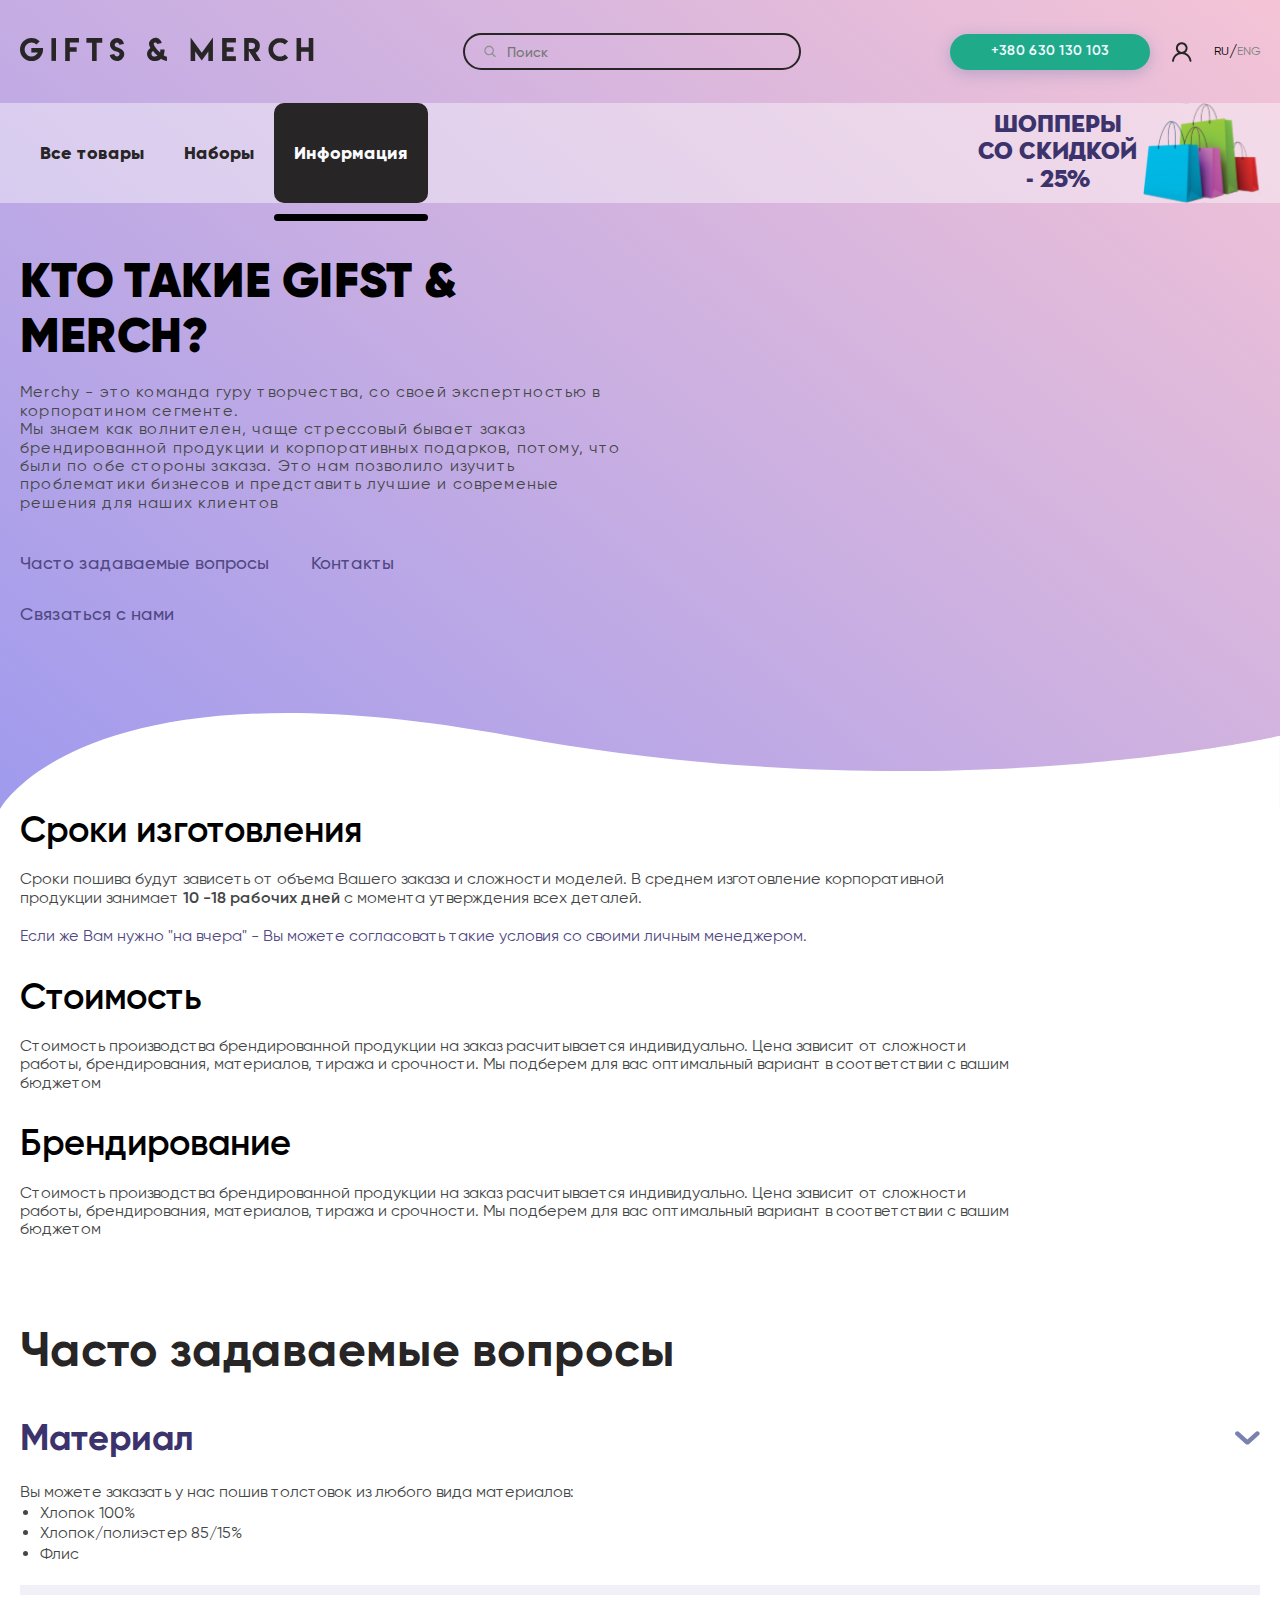
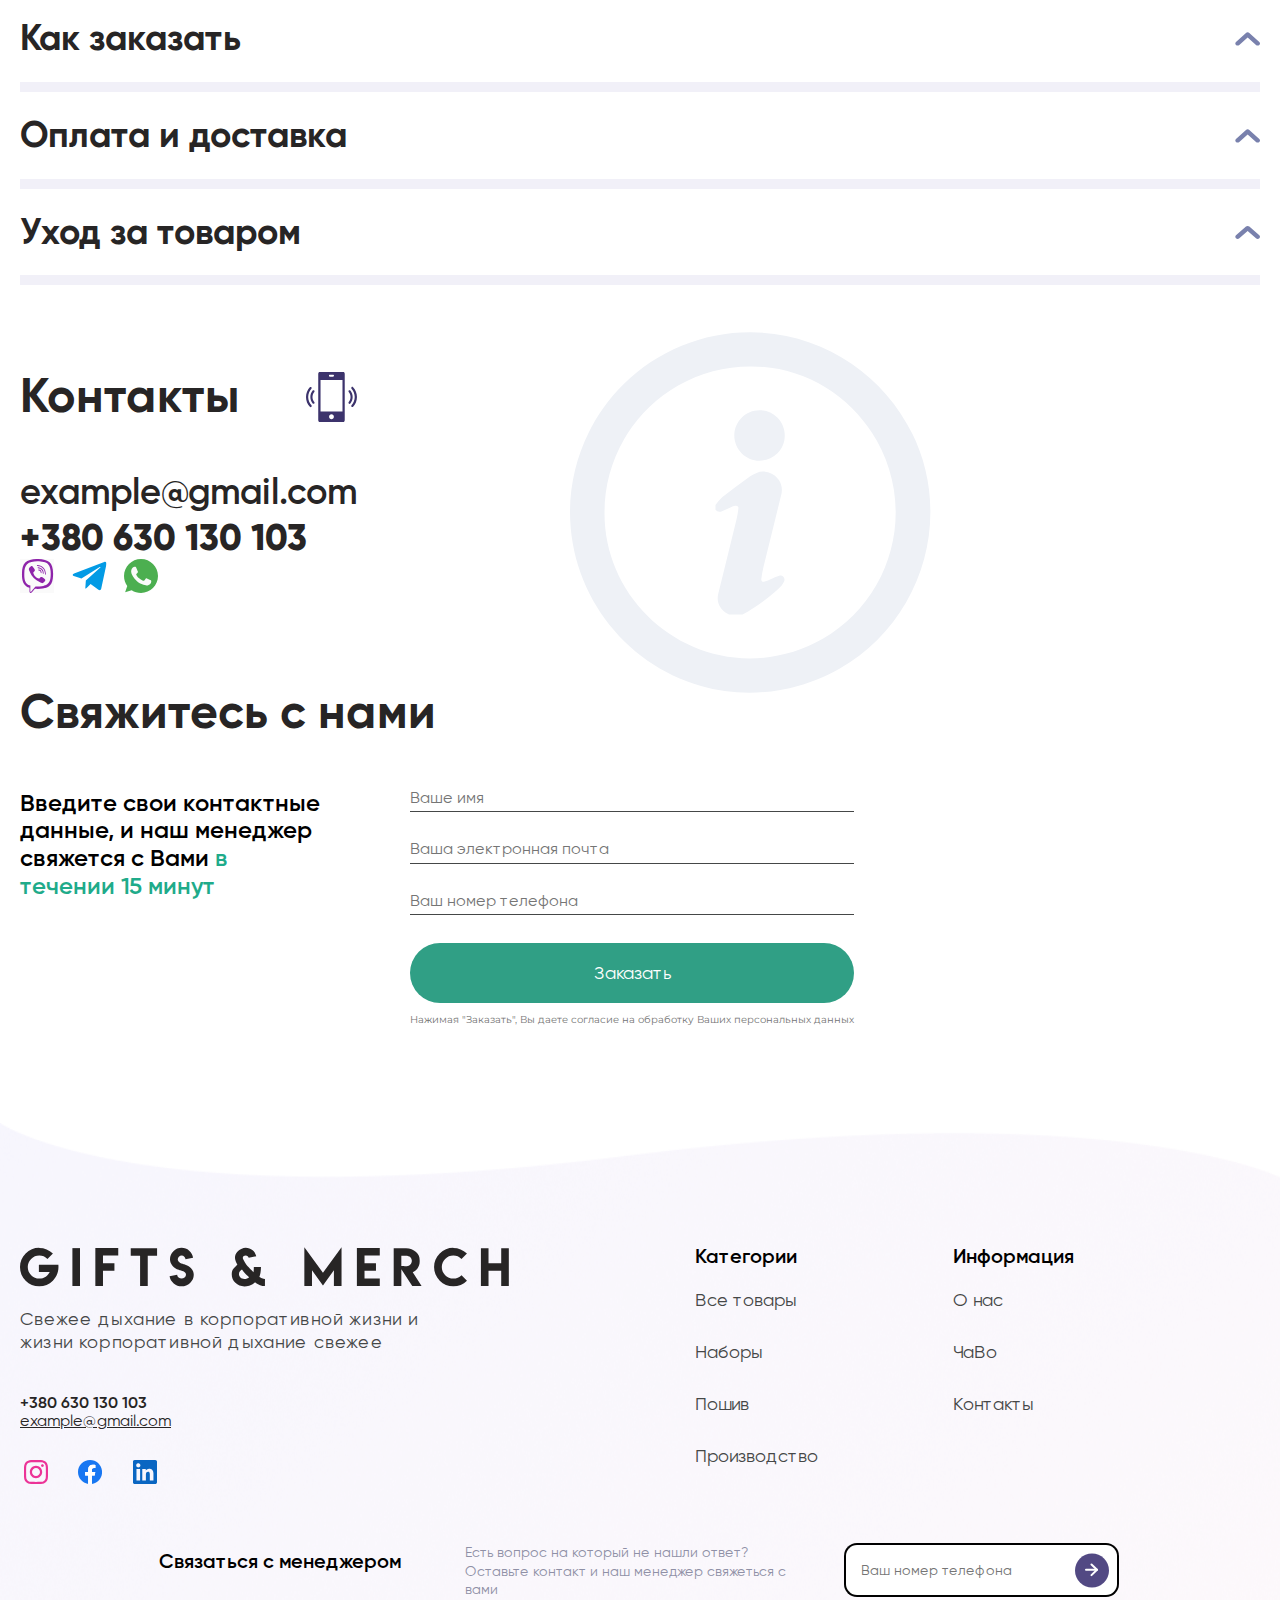
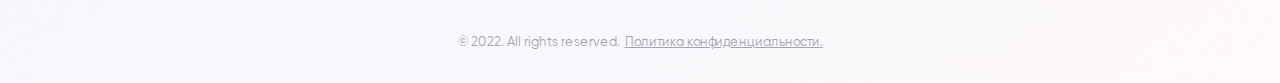
==== commit 289ff1f2: "aded slider" ====
--- a/information.html
+++ b/information.html
@@ -10,6 +10,16 @@
 </head>
 <body>
 
+  <div class="main-container side-cart">
+    <div class="side-cart__container">
+      <button class="side-cart__btn" type="button" aria-label="Открыть корзину">
+        <span class="side-cart__bg"></span>
+        <span class="side-cart__count">3</span>
+      </button>
+      <span class="side-cart__sum">$375</span>
+    </div>
+  </div>
+
   <header class="main-header main-header--min-height">
 
     <div class="main-header__menu menu main-container">
@@ -205,7 +215,7 @@
 
     <div class="main-container main__contacts contacts">
 
-      <section class="contacts__section">
+      <section class="contacts__section ">
         <h2 id="contacts" class="contacts__title contacts__title--bg">Контакты</h2>
 
         <div class="contacts__social">
@@ -232,20 +242,19 @@
         </div>
       </section>
 
-      <section class="contacts__section contacts__section--form">
+      <section class="contacts__section contacts__section--form contact__us">
         <h2 class="contacts__title">Свяжитесь с нами</h2>
 
-        <form class="contacts__form" action="" method="post">
+        <form class="contacts__form form__validation" action="" method="post">
 
           <p class="form__text contacts__form-text">Введите свои контактные данные, и наш менеджер свяжется с Вами <span class="form__text--green">в течении 15 минут</span></p>
 
           <div class="form__data">
-
-            <input class="form__input" type="text" placeholder="Ваше Имя">
-            <input class="form__input" type="text" placeholder="Ваша электронная почта">
-            <input class="form__input" type="text" placeholder="Ваш номер телефона">
-            <button class="form__btn" type="submit">Заказать</button>
-
+            <input class="basket-modal__input" name="name" type="text" placeholder="Ваше имя" required>
+            <input class="basket-modal__input" type="email" placeholder="Ваша электронная почта" minlength="7" required>
+            <input class="basket-modal__input" name="tel" type="phone" placeholder="Ваш номер телефона" minlength="6" required>
+            <button class="basket-modal__btn" type="submit">Заказать</button>
+            <p class="basket-modal__politic">Нажимая "Заказать", Вы даете согласие на обработку Ваших персональных данных</p>
           </div>
         </form>
 
@@ -263,8 +272,8 @@
       <div class="footer__contact">
         <div class="footer-logo">
           <picture class="footer__contact-logo">
-            <source srcset="/images/logo/logo-footer320px.svg" media="(max-width:479px)">
-            <source srcset="/images/logo/logo-footer768px.svg" media="(max-width:999px)">
+            <source srcset="./images/logo/logo-footer320px.svg" media="(max-width:479px)">
+            <source srcset="./images/logo/logo-footer768px.svg" media="(max-width:999px)">
 
             <img src="./images/logo/logo.svg" alt="">
           </picture>
@@ -358,10 +367,10 @@
 
         <p class="footer__manager-text">Есть вопрос на который не нашли ответ? Оставьте контакт и наш менеджер свяжеться с вами</p>
 
-        <div class="footer__manager-tel">
-          <input class="footer__manager-input" type="tel" placeholder="Номер телефона">
+        <form class="footer__manager-tel form__validation">
+          <input class="footer__manager-input" name="tel" type="phone" placeholder="Ваш номер телефона" minlength="6" required>
           <button class="footer__manager-send" type="submit" value=""></button>
-        </div>
+        </form>
 
       </section>
 
@@ -426,72 +435,6 @@
     </div>
   </div>
 
-  <div class="card-modal--headen" id="card-modal">
-
-    <div class="card-modal__box">
-
-      <button class="burger__btn card-modal__btn--close" type="button" id="close-card-modal">
-        <img src="./images/icons/modal-close.svg" alt="">
-      </button>
-
-
-      <div class="card-modal__main-container">
-
-        <div class="card-modal__images">
-          <div class="card-modal__main-img">
-            <button class="card-modal__slider --prew" type="button"><img src="./images/icons/next.png" alt=""></button>
-
-            <button class="card-modal__slider --next" type="button"><img src="./images/icons/next.png" alt=""></button>
-
-            <img class="card-modal__big-img" src="./images/main_img/set1.jpg" alt="">
-          </div>
-
-          <img class="card-modal__mini-img" src="./images/main_img/set2.jpg" alt="">
-          <img class="card-modal__mini-img" src="./images/main_img/set3.jpg" alt="">
-          <img class="card-modal__mini-img" src="./images/main_img/set4.jpg" alt="">
-        </div>
-
-        <section class="card-modal__info-section">
-          <h2 class="card-modal__name">EL003 Elleven Checkpoint-Friendly Compu-Backpack</h2>
-          <div class="card-modal__settings">
-            <ul class="card-modal__color-list">
-              <li class="card-modal__color-item"></li>
-              <li class="card-modal__color-item"></li>
-              <li class="card-modal__color-item"></li>
-            </ul>
-
-            <p class="card-modal__price">Цена $76.43</p>
-          </div>
-          <p class="card-modal__bio">Lorem ipsum dolor sit amet consectetur adipisicing elit. Iste adipisci provident non, a, quis ipsa laboriosam aliquid labore, ex aut error officiis veniam? Atque voluptas tempore laboriosam, sit voluptates voluptatem!</p>
-          <h3 class="card-modal__table-name">Характеристики</h3>
-          <table class="card-modal__table">
-            <tbody>
-              <tr class="card-modal__string">
-                <th>Материал</th>
-                <td>100% хлопок</td>
-              </tr>
-              <tr class="card-modal__string">
-                <th>Нанесение</th>
-                <td>вышивка, термопечать</td>
-              </tr>
-              <tr class="card-modal__string">
-                <th>Торговая марка</th>
-                <td>Bears</td>
-              </tr>
-              <tr class="card-modal__string">
-                <th>Плотность, г/м</th>
-                <td>150</td>
-              </tr>
-            </tbody>
-          </table>
-
-          <button class="card-modal__btn" type="button">Заказать</button>
-        </section>
-
-      </div>
-    </div>
-  </div>
-
   <div class="basket-modal--headen">
 
     <div class="basket-modal__box">
@@ -506,36 +449,18 @@
           <h2 class="basket-modal__form-name basket-modal__title">Оформить заказ</h2>
           <p class="basket-modal__form-text">Введите свои контактные данные, и наш менеджер свяжется с Вами в течении 1 часа</p>
 
-          <form class="basket-modal__main-form">
-            <input class="basket-modal__input" type="text" placeholder="Ваше имя">
-            <input class="basket-modal__input" type="email" placeholder="E-mail">
-            <input class="basket-modal__input" type="tel" placeholder="Телефон для связи">
-            <button class="basket-modal__btn" type="button">Заказать</button>
+          <form class="basket-modal__main-form form__validation">
+            <input class="basket-modal__input" name="name" type="text" placeholder="Ваше имя" required>
+            <input class="basket-modal__input" type="email" placeholder="Ваша электронная почта" minlength="7" required>
+            <input class="basket-modal__input" name="tel" type="phone" placeholder="Ваш номер телефона" minlength="6" required>
+            <button class="basket-modal__btn" type="submit">Заказать</button>
             <p class="basket-modal__politic">Нажимая "Заказать", Вы даете согласие на обработку Ваших персональных данных</p>
           </form>
         </section>
 
         <section class="basket-modal__basket">
           <h2 class="basket-modal__basket-name basket-modal__title">Корзина</h2>
-          <ul class="basket-modal__basket-list">
-            <li class="basket-modal__basket-ellement basket-ellement">
-              <img class="basket-ellement__main-img" src="./images/main_img/set1.jpg" alt="">
-              <div class="basket-ellement__name-block">
-                <p class="basket-ellement__name">EL003 Elleven Checkpoint-Friendly Compu-Backpack</p>
-                <div class="basket-ellement__colors">
-                  <p class="basket-ellement__color">Цвет</p>
-                  <p class="basket-ellement__color-circle">green</p>
-                </div>
-              </div>
-              <div class="basket-ellement__quantity">
-                <p class="basket-ellement__text">Кол-во</p>
-                <button class="basket-ellement__button-quntity">-</button>
-                <span class="basket-ellement__show-quntity">5</span>
-                <button class="basket-ellement__button-quntity">+</button>
-              </div>
-              <p class="basket-ellement__price">76$</p>
-              <button class="basket-ellement__close" type="button"><img src="./images/icons/modal-close.svg" alt=""></button>
-            </li>
+          <ul class="basket-modal__basket-list" id="basket-list">
           </ul>
 
           <div class="basket-modal__result">
@@ -544,11 +469,39 @@
           </div>
 
         </section>
-
-
-
-      </div>
-
+      </div>
+
+    </div>
+  </div>
+
+  <template id="basket-item">
+    <li class="basket-modal__basket-ellement basket-ellement">
+      <img class="basket-ellement__main-img" src="" alt="">
+      <div class="basket-ellement__name-block">
+        <p class="basket-ellement__name"></p>
+        <div class="basket-ellement__colors">
+          <p class="basket-ellement__color">Цвет</p>
+          <p class="basket-ellement__color-circle">green</p>
+        </div>
+      </div>
+      <div class="basket-ellement__quantity">
+        <p class="basket-ellement__text">Кол-во</p>
+        <button class="basket-ellement__button-quntity" id="item-minus">-</button>
+        <span class="basket-ellement__show-quntity">5</span>
+        <button class="basket-ellement__button-quntity" id="item-plus">+</button>
+      </div>
+      <p class="basket-ellement__price"></p>
+      <button class="basket-ellement__close" id="item-delete" type="button"><img src="./images/icons/modal-close.svg" alt=""></button>
+    </li>
+  </template>
+
+  <div class="modal--headen" id="order-success">
+    <div class="gap order-success">
+      <button class="modal__close card-modal__btn--close" type="button">
+        <img class="modal__close-img" src="./images/icons/modal-close.svg" alt="">
+      </button>
+      <p class="order-success__title">Заказ успешно оформлен</p>
+      <p class="order-success__sub-title">Наш менеджер свяжется с&nbsp;Вами в&nbsp;ближайшее время</p>
     </div>
   </div>
 
--- a/css/main.css
+++ b/css/main.css
@@ -369,7 +369,8 @@
   width: 100%;
 }
 
-.side-cart.active {
+.--active {
+  z-index: 100000;
   display: flex;
 }
 
@@ -413,7 +414,7 @@
   display: block;
   width: 100%;
   height: 100%;
-  background: #1fab8a url('../img/icons/side-cart.svg') no-repeat center;
+  background: #1fab8a url('../images/icons/side-cart.svg') no-repeat center;
   border-radius: 50%;
 }
 
@@ -551,6 +552,7 @@
 .cards__info {
   padding: 13px 14px 9px 16px;
   font-size: 0;
+  cursor: pointer;
 }
 
 .cards__name {
@@ -954,6 +956,7 @@
   margin: 0;
   font-size: 48px;
   font-weight: 700;
+  text-align: center;
   color: #222227;
 }
 
@@ -990,6 +993,18 @@
 
 .brands-section__item {
   padding: 0;
+}
+
+.brands-section__item img {
+  height: 63px;
+}
+
+.swiper-slide {
+  width: auto;
+}
+
+.brands-section__item:last-child {
+  display: none;
 }
 
 /* стили вовросов */
@@ -1725,6 +1740,7 @@
   height: 18px;
   font-size: 14px;
   text-align: center;
+  cursor: pointer;
   background-color: white;
   border: 0.5px solid #272525;
   border-radius: 2px;
@@ -1756,6 +1772,7 @@
   margin-left: 20px;
   padding: 0;
   font-size: 0;
+  cursor: pointer;
   background: none;
   border: none;
 }
@@ -1789,6 +1806,48 @@
 
 .burger--headen {
   display: none;
+}
+
+.modal--headen {
+  display: none;
+}
+
+.modal--opened {
+  position: fixed;
+  top: 0;
+  z-index: 4;
+  display: flex;
+  align-items: center;
+  justify-content: center;
+  width: 100vw;
+  height: 100vh;
+  background: rgb(33 33 33 / 0.36);
+}
+
+.order-success {
+  position: relative;
+  width: 100%;
+  max-width: 400px;
+  padding: 25px 90px 25px 25px;
+  background-color: white;
+  border-radius: 25px;
+  box-shadow:
+    0 8.028px 8.028px -4.014px rgb(26 32 44 / 0.04),
+    0 16.057px 20.071px -4.014px rgb(26 32 44 / 0.1);
+}
+
+.order-success__title {
+  margin: 0;
+  font-size: 22px;
+  line-height: 28px;
+  font-weight: 700;
+}
+
+.order-success__sub-title {
+  margin: 0;
+  margin-top: 20px;
+  font-size: 18px;
+  line-height: 22px;
 }
 
 /* меньше 1500px экран */
@@ -2433,7 +2492,7 @@
     padding: 0;
     font-size: 16px;
     color: grey;
-    cursor: pointer;
+    cursor: not-allowed;
     background-color: rgb(28 28 28 / 0);
     border: none;
   }
@@ -4101,6 +4160,22 @@
   .fw600 {
     font-weight: 600;
   }
+
+  .order-success {
+    max-width: 300px;
+    padding: 16px;
+  }
+
+  .order-success__title {
+    font-size: 20px;
+    line-height: 24px;
+  }
+
+  .order-success__sub-title {
+    margin-top: 16px;
+    font-size: 16px;
+    line-height: 20px;
+  }
 }
 
 .set__color-btn--active {
